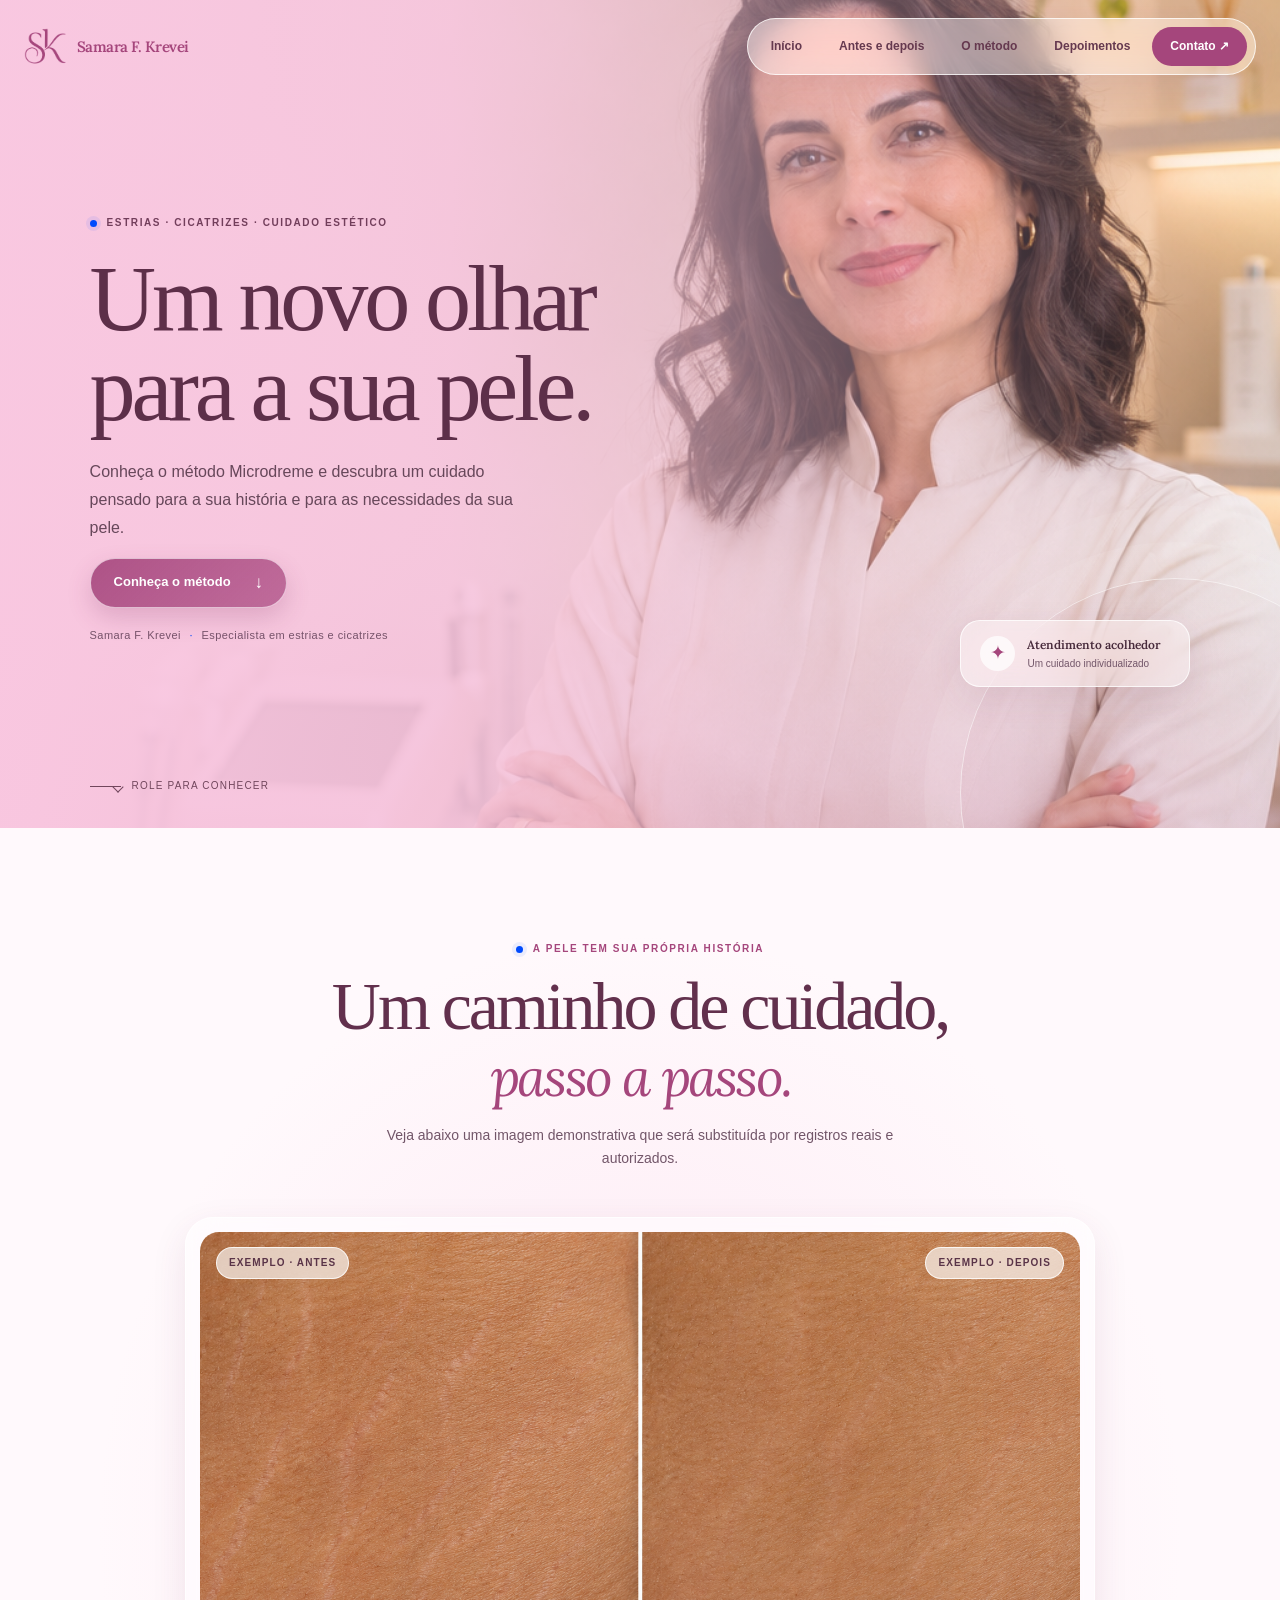
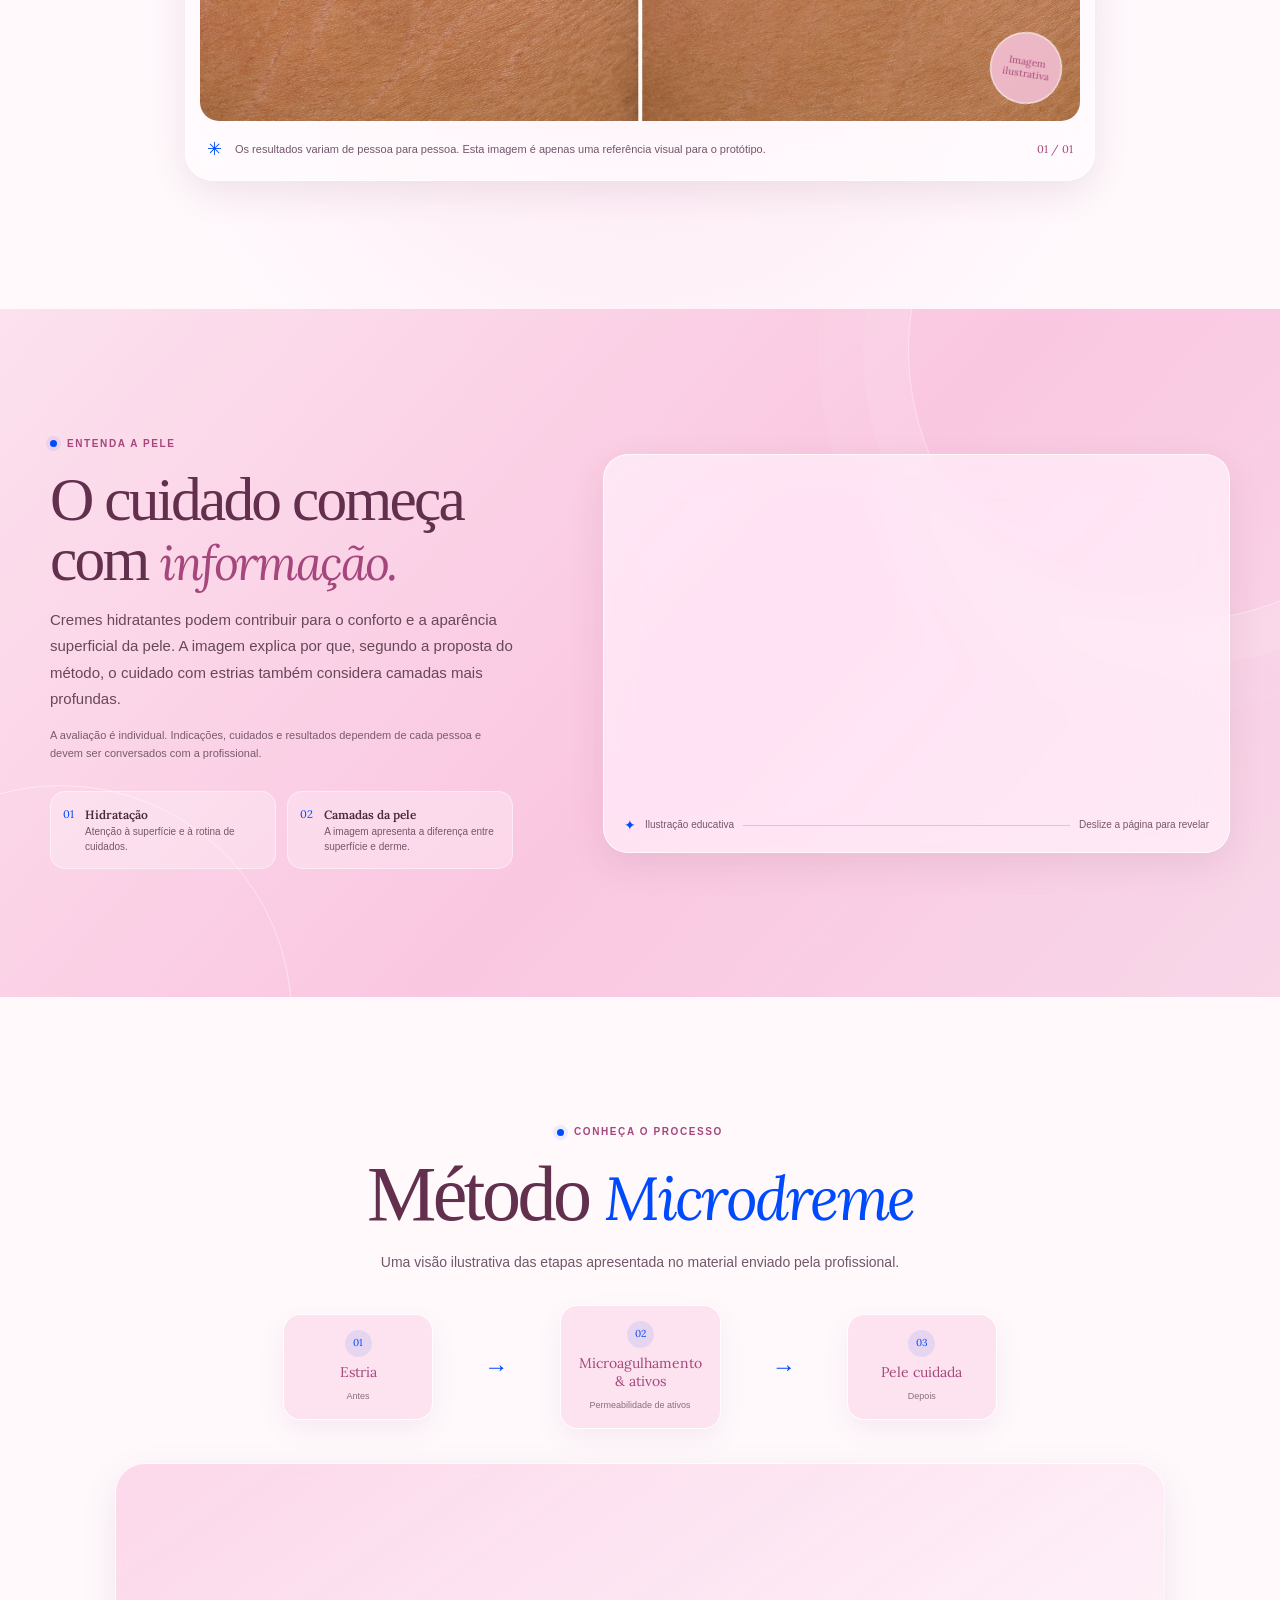
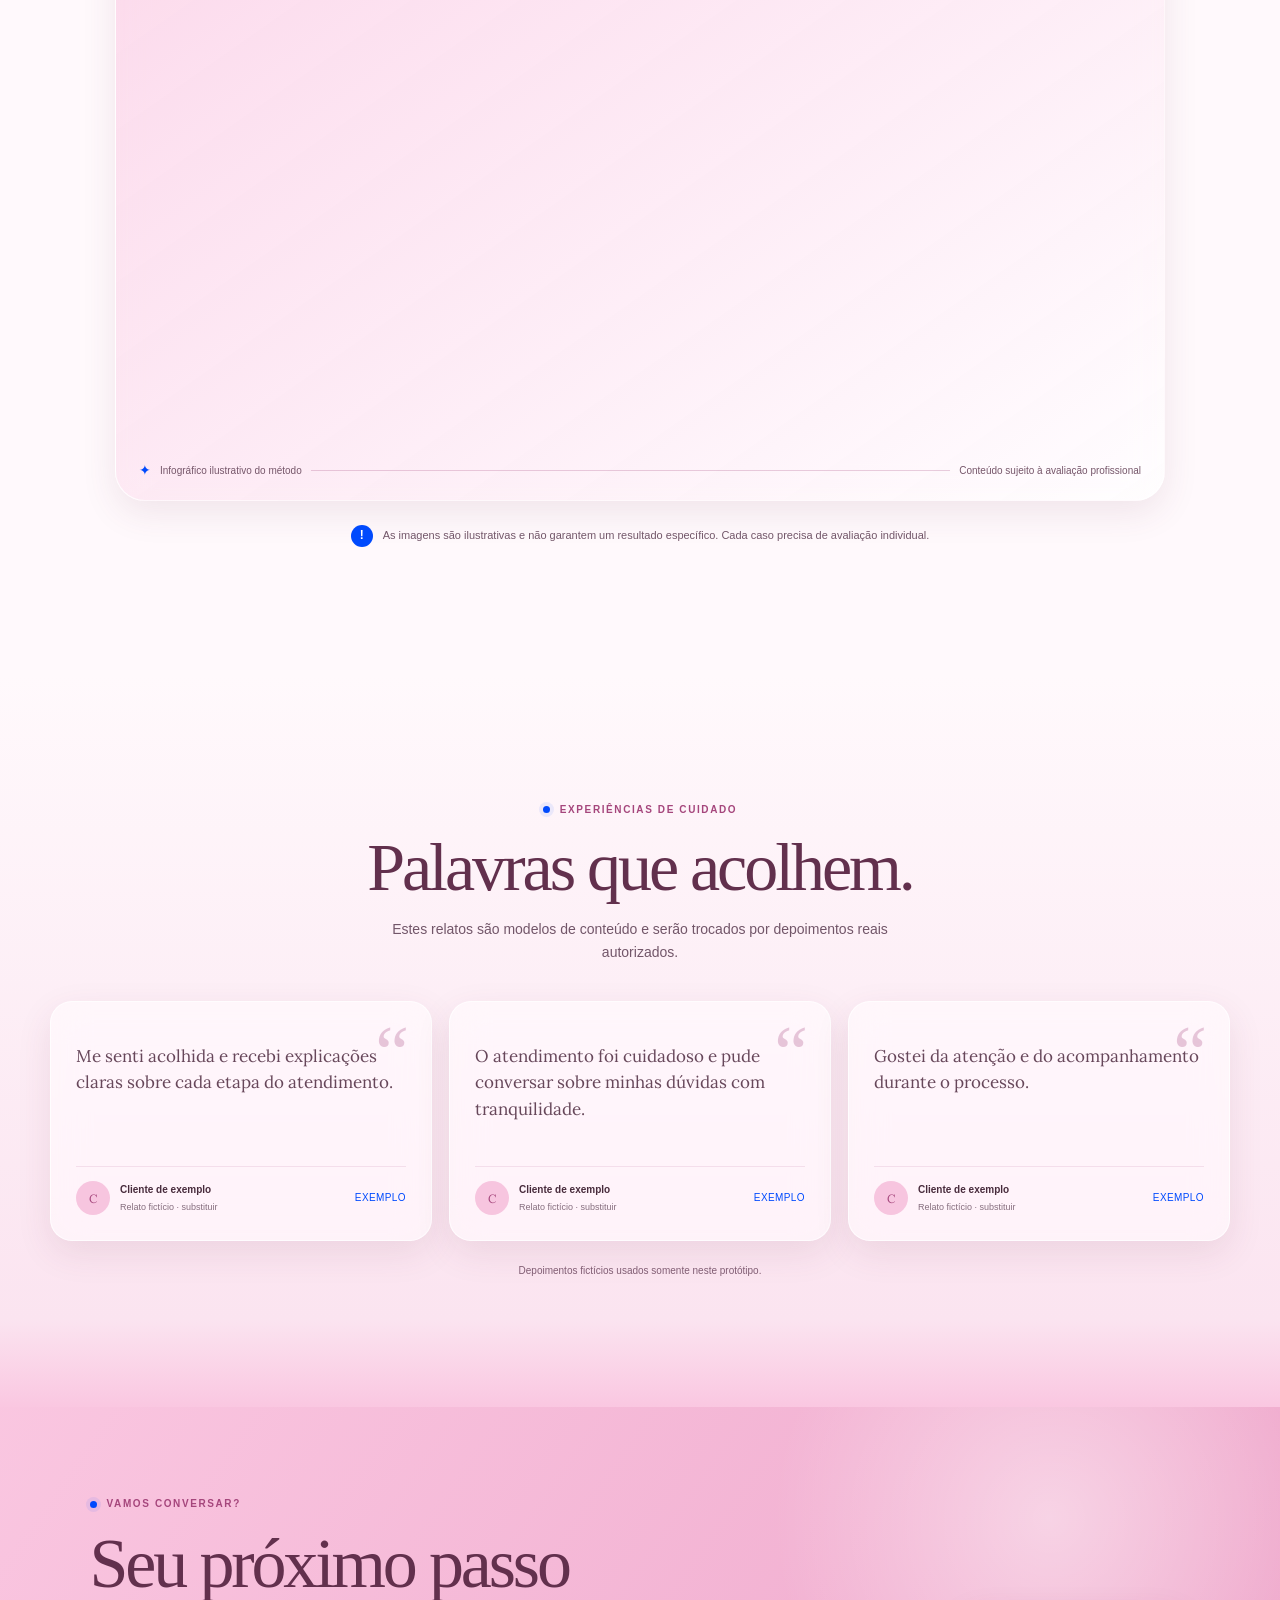
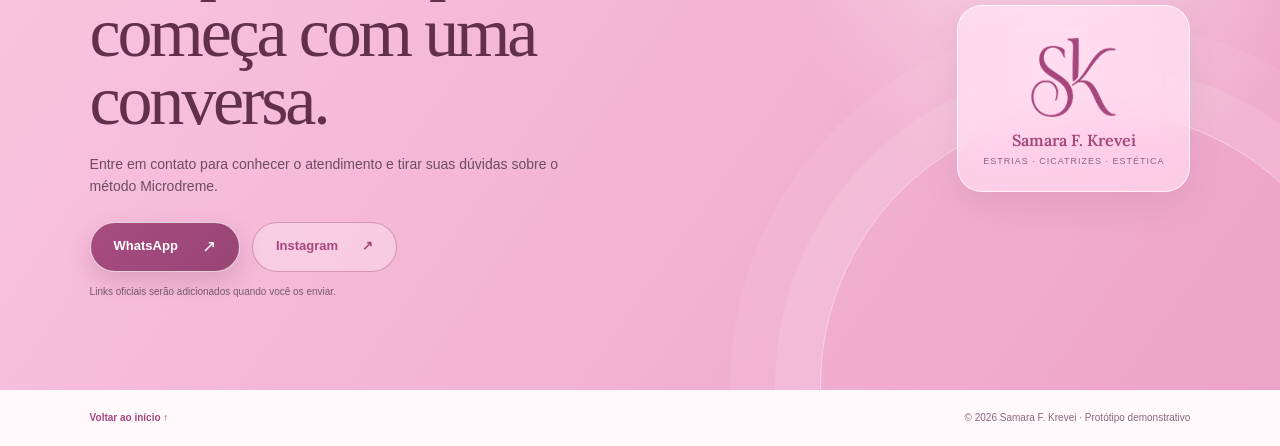
==== index.html @ 6c5dea4c "Add files via upload" ====
<!doctype html>
<html lang="pt-BR">
  <head>
    <meta charset="utf-8" />
    <meta name="viewport" content="width=device-width, initial-scale=1" />
    <meta name="theme-color" content="#fac7e1" />
    <meta name="description" content="Conheça o cuidado estético para estrias e cicatrizes com o método Microdreme, com Samara F. Krevei." />
    <title>Samara F. Krevei | Microdreme</title>
    <link rel="preconnect" href="https://fonts.googleapis.com" />
    <link rel="preconnect" href="https://fonts.gstatic.com" crossorigin />
    <link href="https://fonts.googleapis.com/css2?family=Lora:wght@400;500;600&display=swap" rel="stylesheet" />
    <link rel="stylesheet" href="styles.css" />
    <script src="script.js" defer></script>
  </head>
  <body>
    <header class="site-header">
      <a class="brand" href="#inicio" aria-label="Samara F. Krevei, início">
        <img src="assets/logo-marca.png" alt="" class="brand-mark" />
        <span class="brand-name">Samara F. Krevei</span>
      </a>
      <button class="menu-toggle glass" aria-label="Abrir menu" aria-expanded="false" aria-controls="site-nav">
        <span></span><span></span>
      </button>
      <nav id="site-nav" class="site-nav glass" aria-label="Navegação principal">
        <a href="#inicio">Início</a>
        <a href="#resultados">Antes e depois</a>
        <a href="#metodo">O método</a>
        <a href="#depoimentos">Depoimentos</a>
        <a class="nav-cta" href="#contato">Contato <span aria-hidden="true">↗</span></a>
      </nav>
    </header>

    <main>
      <section class="hero" id="inicio">
        <img class="hero-photo" src="assets/esteticista-ilustrativa.png" alt="Esteticista fictícia em uma clínica clara e acolhedora" />
        <div class="hero-wash"></div>
        <div class="hero-content">
          <p class="eyebrow hero-eyebrow"><span class="eyebrow-dot"></span> Estrias · Cicatrizes · Cuidado estético</p>
          <h1>Um novo olhar para a sua pele.</h1>
          <p class="hero-copy">Conheça o método Microdreme e descubra um cuidado pensado para a sua história e para as necessidades da sua pele.</p>
          <a class="button button-primary glass-float" href="#metodo">Conheça o método <span aria-hidden="true">↓</span></a>
          <p class="hero-note">Samara F. Krevei <span>·</span> Especialista em estrias e cicatrizes</p>
        </div>
        <div class="hero-chip glass reveal" data-delay="150">
          <span class="chip-icon" aria-hidden="true">✦</span>
          <span><strong>Atendimento acolhedor</strong><small>Um cuidado individualizado</small></span>
        </div>
        <div class="hero-orb" aria-hidden="true"></div>
        <a class="scroll-cue" href="#resultados" aria-label="Descer para ver os resultados"><span></span>Role para conhecer</a>
      </section>

      <section class="section results-section" id="resultados">
        <div class="section-heading reveal">
          <p class="eyebrow"><span class="eyebrow-dot"></span> A pele tem sua própria história</p>
          <h2>Um caminho de cuidado, <em>passo a passo.</em></h2>
          <p>Veja abaixo uma imagem demonstrativa que será substituída por registros reais e autorizados.</p>
        </div>
        <div class="comparison-card glass reveal" data-delay="100">
          <div class="comparison-image-wrap">
            <img src="assets/antes-depois-ilustrativo.png" alt="Comparação ilustrativa de textura da pele, sem representar uma paciente real" />
            <span class="comparison-label label-before">Exemplo · antes</span>
            <span class="comparison-label label-after">Exemplo · depois</span>
            <span class="comparison-stamp">Imagem<br />ilustrativa</span>
          </div>
          <div class="comparison-caption">
            <span class="caption-mark" aria-hidden="true">✳</span>
            <p>Os resultados variam de pessoa para pessoa. Esta imagem é apenas uma referência visual para o protótipo.</p>
            <span class="caption-index">01 / 01</span>
          </div>
        </div>
      </section>

      <section class="section cream-section" id="cremes">
        <div class="cream-layout">
          <div class="cream-copy reveal">
            <p class="eyebrow"><span class="eyebrow-dot"></span> Entenda a pele</p>
            <h2>O cuidado começa com <em>informação.</em></h2>
            <p class="lead">Cremes hidratantes podem contribuir para o conforto e a aparência superficial da pele. A imagem explica por que, segundo a proposta do método, o cuidado com estrias também considera camadas mais profundas.</p>
            <p class="small-note">A avaliação é individual. Indicações, cuidados e resultados dependem de cada pessoa e devem ser conversados com a profissional.</p>
            <div class="cream-points">
              <div class="cream-point reveal" data-delay="100"><span>01</span><p><strong>Hidratação</strong><br />Atenção à superfície e à rotina de cuidados.</p></div>
              <div class="cream-point reveal" data-delay="200"><span>02</span><p><strong>Camadas da pele</strong><br />A imagem apresenta a diferença entre superfície e derme.</p></div>
            </div>
          </div>
          <figure class="infographic-frame glass reveal" data-delay="200">
            <div class="infographic-media wipe-in">
              <img src="assets/cremes-estrias.webp" alt="Ilustração educativa sobre creme, superfície da pele e derme" />
            </div>
            <figcaption><span class="figcaption-icon">✦</span> Ilustração educativa <span class="figcaption-line"></span> Deslize a página para revelar</figcaption>
          </figure>
        </div>
      </section>

      <section class="section method-section" id="metodo">
        <div class="method-heading reveal">
          <p class="eyebrow"><span class="eyebrow-dot"></span> Conheça o processo</p>
          <h2>Método <em>Microdreme</em></h2>
          <p>Uma visão ilustrativa das etapas apresentada no material enviado pela profissional.</p>
        </div>
        <div class="method-ribbon" aria-label="Etapas ilustrativas do método Microdreme">
          <div class="method-step reveal" data-delay="0"><span>01</span><p>Estria</p><small>Antes</small></div>
          <i aria-hidden="true">→</i>
          <div class="method-step reveal" data-delay="100"><span>02</span><p>Microagulhamento<br />& ativos</p><small>Permeabilidade de ativos</small></div>
          <i aria-hidden="true">→</i>
          <div class="method-step reveal" data-delay="200"><span>03</span><p>Pele cuidada</p><small>Depois</small></div>
        </div>
        <figure class="method-image-card glass reveal" data-delay="150">
          <div class="infographic-media wipe-in wipe-later">
            <img src="assets/metodo-microdreme.webp" alt="Infográfico ilustrativo das três fases do método Microdreme: estria, microagulhamento e aplicação de ativos, e pele regenerada" />
          </div>
          <figcaption><span class="figcaption-icon">✦</span> Infográfico ilustrativo do método <span class="figcaption-line"></span> Conteúdo sujeito à avaliação profissional</figcaption>
        </figure>
        <div class="method-footnote reveal"><span class="attention-mark">!</span><p>As imagens são ilustrativas e não garantem um resultado específico. Cada caso precisa de avaliação individual.</p></div>
      </section>

      <section class="section testimonials-section" id="depoimentos">
        <div class="section-heading reveal">
          <p class="eyebrow"><span class="eyebrow-dot"></span> Experiências de cuidado</p>
          <h2>Palavras que acolhem.</h2>
          <p>Estes relatos são modelos de conteúdo e serão trocados por depoimentos reais autorizados.</p>
        </div>
        <div class="testimonial-grid">
          <article class="testimonial-card glass reveal" data-delay="0">
            <span class="quote-mark" aria-hidden="true">“</span>
            <p>Me senti acolhida e recebi explicações claras sobre cada etapa do atendimento.</p>
            <footer><span class="avatar-placeholder">C</span><span><strong>Cliente de exemplo</strong><small>Relato fictício · substituir</small></span><span class="stars">EXEMPLO</span></footer>
          </article>
          <article class="testimonial-card glass reveal" data-delay="120">
            <span class="quote-mark" aria-hidden="true">“</span>
            <p>O atendimento foi cuidadoso e pude conversar sobre minhas dúvidas com tranquilidade.</p>
            <footer><span class="avatar-placeholder">C</span><span><strong>Cliente de exemplo</strong><small>Relato fictício · substituir</small></span><span class="stars">EXEMPLO</span></footer>
          </article>
          <article class="testimonial-card glass reveal" data-delay="240">
            <span class="quote-mark" aria-hidden="true">“</span>
            <p>Gostei da atenção e do acompanhamento durante o processo.</p>
            <footer><span class="avatar-placeholder">C</span><span><strong>Cliente de exemplo</strong><small>Relato fictício · substituir</small></span><span class="stars">EXEMPLO</span></footer>
          </article>
        </div>
        <p class="demo-disclaimer reveal">Depoimentos fictícios usados somente neste protótipo.</p>
      </section>

      <section class="contact-section" id="contato">
        <div class="contact-glow" aria-hidden="true"></div>
        <div class="contact-content reveal">
          <p class="eyebrow"><span class="eyebrow-dot"></span> Vamos conversar?</p>
          <h2>Seu próximo passo começa com uma conversa.</h2>
          <p>Entre em contato para conhecer o atendimento e tirar suas dúvidas sobre o método Microdreme.</p>
          <div class="contact-actions">
            <button class="button button-primary contact-placeholder" type="button" data-channel="WhatsApp">WhatsApp <span aria-hidden="true">↗</span></button>
            <button class="button button-outline contact-placeholder" type="button" data-channel="Instagram">Instagram <span aria-hidden="true">↗</span></button>
          </div>
          <small class="contact-hint">Links oficiais serão adicionados quando você os enviar.</small>
        </div>
        <div class="contact-signature glass reveal" data-delay="150">
          <img src="assets/logo-marca.png" alt="" />
          <span>Samara F. Krevei</span>
          <small>Estrias · Cicatrizes · Estética</small>
        </div>
      </section>
    </main>

    <footer class="site-footer">
      <a href="#inicio">Voltar ao início ↑</a>
      <span>© 2026 Samara F. Krevei · Protótipo demonstrativo</span>
    </footer>
    <div class="toast" role="status" aria-live="polite"></div>
  </body>
</html>
---- styles.css ----
:root {
  --pink: #fac7e1;
  --berry: #a5467c;
  --blue: #004afd;
  --ink: #482b3c;
  --muted: #725669;
  --cream: #fff9fc;
  --white: #fffdfd;
  --glass: rgba(255, 255, 255, .44);
  --glass-line: rgba(255, 255, 255, .76);
  --shadow: 0 18px 50px rgba(115, 43, 84, .11);
  --title-font: "Austin", "Bodoni 72", "Iowan Old Style", Georgia, serif;
  --subtitle-font: "Lora", Georgia, serif;
  --body-font: "Helvetica Neue", Helvetica, Arial, sans-serif;
  --page-width: 1180px;
}

* { box-sizing: border-box; }
html { scroll-behavior: smooth; scroll-padding-top: 88px; }
body { margin: 0; background: var(--cream); color: var(--ink); font-family: var(--body-font); font-size: 16px; line-height: 1.6; overflow-x: hidden; }
img { display: block; max-width: 100%; }
a { color: inherit; text-decoration: none; }
button { font: inherit; }
::selection { background: rgba(0, 74, 253, .18); color: var(--ink); }

.site-header { position: absolute; inset: 18px 0 auto; z-index: 20; display: flex; align-items: center; justify-content: space-between; width: min(calc(100% - 48px), 1320px); margin: auto; }
.brand { display: flex; align-items: center; gap: 10px; min-width: 205px; color: var(--berry); }
.brand-mark { width: 43px; height: 42px; object-fit: contain; }
.brand-name { font-family: var(--subtitle-font); font-weight: 600; font-size: 15px; letter-spacing: -.035em; }
.glass { background: var(--glass); border: 1px solid var(--glass-line); box-shadow: 0 12px 35px rgba(103, 46, 79, .1); backdrop-filter: blur(18px) saturate(145%); -webkit-backdrop-filter: blur(18px) saturate(145%); }
.site-nav { display: flex; align-items: center; gap: 7px; padding: 8px; border-radius: 999px; }
.site-nav a { padding: 10px 15px; border-radius: 999px; color: #65394f; font-size: 12px; font-weight: 600; transition: background .2s ease, color .2s ease, transform .2s ease; }
.site-nav a:hover { background: rgba(255,255,255,.62); transform: translateY(-1px); }
.site-nav .nav-cta { background: var(--berry); color: white; padding-inline: 18px; }
.site-nav .nav-cta:hover { background: #8c3c69; }
.menu-toggle { display: none; }

.hero { position: relative; min-height: min(850px, 100svh); min-height: clamp(680px, 92svh, 900px); overflow: hidden; background: var(--pink); isolation: isolate; }
.hero-photo { position: absolute; inset: 0; z-index: -2; width: 100%; height: 100%; object-fit: cover; object-position: center 42%; }
.hero-wash { position: absolute; inset: 0; z-index: -1; background: linear-gradient(90deg, rgba(250,199,225,.96) 0%, rgba(250,199,225,.88) 35%, rgba(250,199,225,.45) 62%, rgba(250,199,225,.03) 100%), linear-gradient(0deg, rgba(164,70,124,.17), transparent 34%); }
.hero-content { position: relative; z-index: 1; width: min(560px, 48vw); padding-top: clamp(175px, 24vh, 245px); margin-left: max(calc((100vw - var(--page-width))/2), 7vw); }
.eyebrow { display: flex; align-items: center; gap: 10px; color: var(--berry); text-transform: uppercase; letter-spacing: .16em; font-size: 10px; font-weight: 750; line-height: 1.4; }
.eyebrow-dot { display: inline-block; width: 7px; height: 7px; border-radius: 50%; background: var(--blue); box-shadow: 0 0 0 4px rgba(0,74,253,.08); }
.hero-eyebrow { color: #723e5b; margin: 0 0 24px; }
h1, h2, h3, p { margin-top: 0; }
h1, h2 { font-family: var(--title-font); font-weight: 500; letter-spacing: -.045em; line-height: .98; }
h1 { max-width: 560px; margin-bottom: 23px; color: #5d2f49; font-size: clamp(58px, 7.2vw, 100px); }
.hero-copy { max-width: 425px; color: #67475a; font-size: 16px; line-height: 1.75; }
.button { display: inline-flex; min-height: 50px; align-items: center; justify-content: center; gap: 24px; padding: 0 23px; border: 1px solid transparent; border-radius: 99px; cursor: pointer; font-size: 13px; font-weight: 700; transition: transform .25s ease, box-shadow .25s ease, background .25s ease; }
.button:hover { transform: translateY(-3px); box-shadow: 0 12px 25px rgba(82, 37, 62, .2); }
.button-primary { color: #fff; background: linear-gradient(135deg, rgba(165,70,124,.96), rgba(137,54,101,.88)); box-shadow: 0 10px 24px rgba(127, 47, 94, .2); backdrop-filter: blur(12px) saturate(145%); -webkit-backdrop-filter: blur(12px) saturate(145%); }
.button-primary:hover { background: #8e3b69; }
.button-primary span { font-size: 17px; font-weight: 400; }
.glass-float { border-color: rgba(255,255,255,.6); background: linear-gradient(135deg, rgba(165,70,124,.9), rgba(165,70,124,.7)); }
.hero-note { margin: 19px 0 0; color: #76536a; font-size: 11px; letter-spacing: .04em; }
.hero-note span { padding: 0 5px; color: var(--blue); }
.hero-chip { position: absolute; right: max(calc((100vw - var(--page-width))/2), 7vw); bottom: 17%; display: flex; align-items: center; gap: 12px; min-width: 230px; padding: 14px 19px; border-radius: 20px; animation: float 5s ease-in-out infinite; }
.chip-icon { display: grid; width: 35px; height: 35px; place-items: center; border-radius: 50%; color: var(--berry); background: rgba(255,255,255,.72); font-size: 19px; }
.hero-chip strong, .hero-chip small { display: block; }
.hero-chip strong { font-family: var(--subtitle-font); color: var(--ink); font-size: 12px; font-weight: 600; }
.hero-chip small { margin-top: 2px; color: var(--muted); font-size: 10px; }
.hero-orb { position: absolute; right: -110px; bottom: -180px; z-index: -1; width: 430px; height: 430px; border: 1px solid rgba(255,255,255,.55); border-radius: 50%; box-shadow: 0 0 0 36px rgba(255,255,255,.08), 0 0 0 72px rgba(255,255,255,.06); }
.scroll-cue { position: absolute; bottom: 34px; left: max(calc((100vw - var(--page-width))/2), 7vw); display: flex; align-items: center; gap: 11px; color: #71465c; font-size: 10px; letter-spacing: .12em; text-transform: uppercase; }
.scroll-cue span { position: relative; width: 31px; height: 1px; background: currentColor; }
.scroll-cue span::after { position: absolute; right: -1px; top: -3px; width: 7px; height: 7px; border-right: 1px solid; border-bottom: 1px solid; content: ""; transform: rotate(45deg); }

.section { padding: clamp(88px, 10vw, 142px) 24px; }
.section-heading, .method-heading { width: min(710px, 100%); margin: 0 auto 48px; text-align: center; }
.section-heading .eyebrow, .method-heading .eyebrow { justify-content: center; margin-bottom: 17px; }
h2 { margin-bottom: 18px; color: #62304d; font-size: clamp(42px, 5.5vw, 68px); }
h2 em { color: var(--berry); font-family: var(--subtitle-font); font-size: .78em; font-style: italic; font-weight: 400; letter-spacing: -.045em; }
.section-heading > p:last-child, .method-heading > p:last-child { max-width: 565px; margin: 0 auto; color: var(--muted); font-size: 14px; }
.results-section { position: relative; padding-top: 114px; background: radial-gradient(ellipse at 50% 65%, rgba(250,199,225,.34), transparent 60%), var(--cream); }
.comparison-card { width: min(910px, 100%); margin: auto; padding: 14px; border-radius: 28px; background: rgba(255,255,255,.54); }
.comparison-image-wrap { position: relative; overflow: hidden; border-radius: 19px; background: #e8d1dc; }
.comparison-image-wrap img { width: 100%; aspect-ratio: 1.8 / 1; object-fit: cover; }
.comparison-label { position: absolute; top: 15px; padding: 7px 12px; border: 1px solid rgba(255,255,255,.8); border-radius: 99px; background: rgba(255,255,255,.64); color: #5a3448; font-size: 10px; font-weight: 750; text-transform: uppercase; letter-spacing: .11em; backdrop-filter: blur(10px); }
.label-before { left: 16px; }
.label-after { right: 16px; }
.comparison-stamp { position: absolute; right: 18px; bottom: 17px; display: grid; width: 72px; height: 72px; place-items: center; border: 1px solid rgba(255,255,255,.9); border-radius: 50%; background: rgba(250,199,225,.8); color: var(--berry); font-family: var(--subtitle-font); font-size: 10px; line-height: 1.2; text-align: center; transform: rotate(9deg); backdrop-filter: blur(10px); }
.comparison-caption { display: flex; align-items: center; gap: 13px; padding: 14px 7px 2px; color: var(--muted); }
.comparison-caption p { flex: 1; margin: 0; font-size: 11px; }
.caption-mark { color: var(--blue); font-size: 18px; }
.caption-index { color: var(--berry); font-family: var(--subtitle-font); font-size: 11px; }

.cream-section { position: relative; overflow: hidden; background: linear-gradient(132deg, #fce1ee 0%, #fac7e1 55%, #f8d7e9 100%); }
.cream-section::before, .cream-section::after { position: absolute; border: 1px solid rgba(255,255,255,.44); border-radius: 50%; content: ""; pointer-events: none; }
.cream-section::before { top: -230px; right: -170px; width: 540px; height: 540px; box-shadow: 0 0 0 45px rgba(255,255,255,.08), 0 0 0 90px rgba(255,255,255,.05); }
.cream-section::after { bottom: -250px; left: -170px; width: 460px; height: 460px; }
.cream-layout { position: relative; z-index: 1; display: grid; grid-template-columns: .85fr 1.15fr; align-items: center; gap: clamp(38px, 7vw, 94px); width: min(var(--page-width), 100%); margin: auto; }
.cream-copy h2 { max-width: 490px; font-size: clamp(42px, 4.8vw, 62px); }
.cream-copy .eyebrow { margin-bottom: 18px; }
.lead { margin-bottom: 14px; color: #67475a; font-size: 15px; line-height: 1.75; }
.small-note { color: #795b6f; font-size: 11px; line-height: 1.65; }
.cream-points { display: grid; grid-template-columns: 1fr 1fr; gap: 11px; margin-top: 29px; }
.cream-point { display: flex; gap: 11px; padding: 14px 12px; border: 1px solid rgba(255,255,255,.45); border-radius: 15px; background: rgba(255,255,255,.28); }
.cream-point > span { color: var(--blue); font-family: var(--subtitle-font); font-size: 11px; }
.cream-point p { margin: 0; color: #79566b; font-size: 10px; line-height: 1.5; }
.cream-point strong { color: var(--ink); font-family: var(--subtitle-font); font-size: 12px; font-weight: 600; }
.infographic-frame, .method-image-card { position: relative; margin: 0; padding: 12px; border-radius: 25px; background: rgba(255,255,255,.54); }
.infographic-media { position: relative; overflow: hidden; border-radius: 16px; background: #f6e6ee; }
.infographic-media img { width: 100%; height: auto; object-fit: contain; }
.infographic-frame figcaption, .method-image-card figcaption { display: flex; align-items: center; gap: 9px; padding: 12px 8px 3px; color: #76566a; font-size: 10px; }
.figcaption-icon { color: var(--blue); font-size: 14px; }
.figcaption-line { flex: 1; height: 1px; background: rgba(165,70,124,.25); }

.method-section { background: var(--cream); }
.method-heading { margin-bottom: 32px; }
.method-heading h2 { font-size: clamp(52px, 6.2vw, 78px); }
.method-heading h2 em { color: var(--blue); }
.method-ribbon { display: flex; align-items: center; justify-content: center; gap: clamp(12px, 4vw, 52px); width: min(900px, 100%); margin: 0 auto 34px; }
.method-step { position: relative; min-width: 150px; padding: 13px 18px 12px; border: 1px solid rgba(255,255,255,.9); border-radius: 17px; background: rgba(250,199,225,.42); box-shadow: 0 10px 28px rgba(115,43,84,.07); text-align: center; }
.method-step > span { display: inline-grid; width: 27px; height: 27px; margin-bottom: 6px; place-items: center; border-radius: 50%; background: rgba(0,74,253,.09); color: var(--blue); font-family: var(--subtitle-font); font-size: 10px; }
.method-step p { margin: 0; color: var(--berry); font-family: var(--subtitle-font); font-size: 14px; line-height: 1.3; }
.method-step small { color: #876e7e; font-size: 9px; }
.method-ribbon > i { color: var(--blue); font-size: 24px; font-style: normal; }
.method-image-card { width: min(1050px, 100%); margin: auto; padding: 15px; border-radius: 30px; background: linear-gradient(145deg, rgba(250,199,225,.66), rgba(255,255,255,.73)); }
.method-image-card .infographic-media { border-radius: 19px; }
.method-footnote { display: flex; align-items: center; justify-content: center; gap: 10px; max-width: 710px; margin: 24px auto 0; color: var(--muted); text-align: center; }
.method-footnote p { margin: 0; font-size: 11px; }
.attention-mark { display: grid; flex: 0 0 22px; width: 22px; height: 22px; place-items: center; border-radius: 50%; background: var(--blue); color: white; font-size: 12px; font-weight: 700; }

.testimonials-section { background: linear-gradient(180deg, #fff9fc, #fbe4f0 88%, #fac7e1); }
.testimonials-section .section-heading { margin-bottom: 38px; }
.testimonial-grid { display: grid; grid-template-columns: repeat(3, 1fr); gap: 17px; width: min(var(--page-width), 100%); margin: auto; }
.testimonial-card { position: relative; display: flex; flex-direction: column; min-height: 240px; padding: 25px; border-radius: 22px; background: rgba(255,255,255,.53); }
.quote-mark { position: absolute; top: 12px; right: 22px; color: rgba(165,70,124,.28); font-family: var(--title-font); font-size: 76px; line-height: 1; }
.testimonial-card > p { position: relative; z-index: 1; margin: 16px 0 25px; color: #67475a; font-family: var(--subtitle-font); font-size: 17px; line-height: 1.55; }
.testimonial-card footer { display: flex; align-items: center; gap: 10px; margin-top: auto; padding-top: 14px; border-top: 1px solid rgba(165,70,124,.12); }
.avatar-placeholder { display: grid; width: 34px; height: 34px; place-items: center; border-radius: 50%; background: #f7c5df; color: var(--berry); font-family: var(--subtitle-font); font-size: 12px; }
.testimonial-card footer strong, .testimonial-card footer small { display: block; }
.testimonial-card footer strong { color: var(--ink); font-size: 10px; }
.testimonial-card footer small { margin-top: 2px; color: #866d7e; font-size: 9px; }
.stars { margin-left: auto; color: var(--blue); font-size: 10px; letter-spacing: .04em; }
.demo-disclaimer { margin: 22px auto 0; color: #805d73; font-size: 10px; text-align: center; }

.contact-section { position: relative; display: flex; min-height: 500px; align-items: center; justify-content: space-between; gap: 40px; overflow: hidden; padding: 90px max(calc((100vw - var(--page-width))/2), 7vw); background: #f2b4d3; isolation: isolate; }
.contact-section::before { position: absolute; inset: 0; z-index: -2; background: radial-gradient(circle at 82% 19%, rgba(255,255,255,.45), transparent 24%), linear-gradient(125deg, rgba(250,199,225,.96), rgba(236,160,198,.82)); content: ""; }
.contact-glow { position: absolute; right: -90px; bottom: -270px; z-index: -1; width: 550px; height: 550px; border: 1px solid rgba(255,255,255,.48); border-radius: 50%; box-shadow: 0 0 0 45px rgba(255,255,255,.1), 0 0 0 90px rgba(255,255,255,.06); }
.contact-content { max-width: 640px; }
.contact-content .eyebrow { margin-bottom: 19px; }
.contact-content h2 { max-width: 620px; margin-bottom: 17px; font-size: clamp(45px, 5.5vw, 70px); }
.contact-content > p:not(.eyebrow) { max-width: 470px; margin-bottom: 24px; color: #6e4c61; font-size: 14px; }
.contact-actions { display: flex; gap: 12px; }
.contact-placeholder { border-color: rgba(255,255,255,.74); }
.button-outline { color: var(--berry); border-color: rgba(165,70,124,.42); background: rgba(255,255,255,.28); }
.button-outline:hover { background: rgba(255,255,255,.55); }
.contact-hint { display: block; margin-top: 12px; color: #79596f; font-size: 10px; }
.contact-signature { display: flex; min-width: 205px; flex-direction: column; align-items: center; padding: 27px 25px 23px; border-radius: 25px; text-align: center; }
.contact-signature img { width: 90px; height: 90px; margin-bottom: 5px; }
.contact-signature > span { color: var(--berry); font-family: var(--subtitle-font); font-size: 16px; font-weight: 600; }
.contact-signature small { color: #87677b; font-size: 9px; letter-spacing: .11em; text-transform: uppercase; }
.site-footer { display: flex; align-items: center; justify-content: space-between; padding: 20px max(calc((100vw - var(--page-width))/2), 7vw); background: #fff9fc; color: #87677b; font-size: 10px; }
.site-footer a { color: var(--berry); font-weight: 700; }
.toast { position: fixed; right: 22px; bottom: 22px; z-index: 50; max-width: calc(100vw - 44px); padding: 12px 18px; border: 1px solid rgba(255,255,255,.7); border-radius: 14px; background: rgba(72,43,60,.9); box-shadow: var(--shadow); color: white; font-size: 12px; opacity: 0; pointer-events: none; transform: translateY(12px); transition: opacity .25s ease, transform .25s ease; backdrop-filter: blur(14px); }
.toast.visible { opacity: 1; transform: translateY(0); }

.reveal { opacity: 0; transform: translateY(22px); transition: opacity .75s ease, transform .75s cubic-bezier(.2,.75,.2,1); transition-delay: var(--delay, 0ms); }
.reveal.is-visible { opacity: 1; transform: translateY(0); }
.wipe-in { clip-path: inset(0 100% 0 0); transition: clip-path 1.15s cubic-bezier(.7,0,.2,1); }
.wipe-in.is-visible { clip-path: inset(0 0 0 0); }
.wipe-later { transition-delay: .18s; }
@keyframes float { 0%,100% { transform: translateY(0); } 50% { transform: translateY(-9px); } }

@media (max-width: 900px) {
  .site-header { width: calc(100% - 36px); }
  .site-nav { gap: 0; }
  .site-nav a { padding: 9px 10px; font-size: 10px; }
  .brand { min-width: 0; }
  .hero-content { width: min(510px, 58vw); margin-left: 6vw; }
  .hero-photo { object-position: 58% center; }
  .hero-wash { background: linear-gradient(90deg, rgba(250,199,225,.98) 0%, rgba(250,199,225,.9) 40%, rgba(250,199,225,.25) 100%); }
  .hero-chip { right: 5vw; bottom: 11%; }
  .cream-layout { grid-template-columns: 1fr; gap: 35px; width: min(720px, 100%); }
  .cream-copy h2 { max-width: 630px; }
  .cream-points { max-width: 530px; }
  .infographic-frame { width: min(720px, 100%); margin: auto; }
  .testimonial-grid { grid-template-columns: 1fr 1fr; }
  .testimonial-card:last-child { grid-column: 1 / -1; min-height: 195px; }
  .contact-section { padding-inline: 6vw; }
}
@media (max-width: 640px) {
  html { scroll-padding-top: 75px; }
  .site-header { top: 12px; width: calc(100% - 28px); }
  .brand-mark { width: 35px; height: 35px; }
  .brand-name { font-size: 14px; }
  .menu-toggle { display: flex; width: 43px; height: 43px; flex-direction: column; align-items: center; justify-content: center; gap: 5px; border-radius: 50%; color: var(--berry); cursor: pointer; }
  .menu-toggle span { width: 16px; height: 1px; background: currentColor; transition: transform .2s ease; }
  .menu-toggle[aria-expanded="true"] span:first-child { transform: translateY(3px) rotate(45deg); }
  .menu-toggle[aria-expanded="true"] span:last-child { transform: translateY(-3px) rotate(-45deg); }
  .site-nav { position: absolute; top: 54px; right: 0; display: flex; width: min(280px, calc(100vw - 28px)); flex-direction: column; align-items: stretch; gap: 2px; padding: 10px; border-radius: 20px; opacity: 0; pointer-events: none; transform: translateY(-7px); transition: opacity .2s ease, transform .2s ease; }
  .site-nav.open { opacity: 1; pointer-events: auto; transform: translateY(0); }
  .site-nav a { padding: 12px 14px; font-size: 12px; }
  .site-nav .nav-cta { text-align: center; }
  .hero { min-height: 790px; min-height: 94svh; max-height: 900px; }
  .hero-photo { object-position: 61% center; }
  .hero-wash { background: linear-gradient(90deg, rgba(250,199,225,.97), rgba(250,199,225,.83) 55%, rgba(250,199,225,.24)), linear-gradient(0deg, rgba(250,199,225,.55), transparent 45%); }
  .hero-content { width: auto; max-width: 490px; padding: 178px 25px 0; margin: 0; }
  .hero-eyebrow { max-width: 285px; font-size: 9px; }
  h1 { max-width: 430px; font-size: clamp(57px, 16vw, 82px); }
  .hero-copy { max-width: 370px; font-size: 14px; }
  .hero-note { max-width: 280px; font-size: 10px; }
  .hero-chip { right: 20px; bottom: 105px; min-width: 205px; padding: 12px 15px; }
  .scroll-cue { bottom: 34px; left: 25px; font-size: 9px; }
  .hero-orb { right: -210px; bottom: -240px; }
  .section { padding: 78px 18px; }
  .results-section { padding-top: 80px; }
  .section-heading, .method-heading { margin-bottom: 34px; }
  .section-heading .eyebrow, .method-heading .eyebrow { font-size: 9px; }
  h2 { font-size: clamp(40px, 11vw, 55px); }
  .section-heading > p:last-child, .method-heading > p:last-child { font-size: 12px; }
  .comparison-card { padding: 8px; border-radius: 20px; }
  .comparison-image-wrap { border-radius: 14px; }
  .comparison-image-wrap img { aspect-ratio: 1.2 / 1; object-fit: cover; }
  .comparison-label { top: 10px; padding: 6px 8px; font-size: 8px; }
  .label-before { left: 9px; }
  .label-after { right: 9px; }
  .comparison-stamp { right: 11px; bottom: 11px; width: 56px; height: 56px; font-size: 8px; }
  .comparison-caption { gap: 8px; padding: 11px 4px 3px; }
  .comparison-caption p { font-size: 9px; }
  .caption-index { font-size: 9px; }
  .cream-copy h2 { font-size: clamp(42px, 11vw, 57px); }
  .lead { font-size: 13px; }
  .cream-points { gap: 7px; }
  .cream-point { gap: 7px; padding: 11px 8px; border-radius: 13px; }
  .cream-point p { font-size: 9px; }
  .cream-point strong { font-size: 10px; }
  .infographic-frame, .method-image-card { padding: 8px; border-radius: 19px; }
  .infographic-media { border-radius: 13px; }
  .infographic-frame figcaption, .method-image-card figcaption { flex-wrap: wrap; gap: 6px; padding: 9px 5px 2px; font-size: 9px; }
  .figcaption-line { min-width: 18px; }
  .method-heading h2 { font-size: clamp(47px, 13vw, 68px); }
  .method-ribbon { gap: 6px; margin-bottom: 23px; }
  .method-step { min-width: 0; flex: 1; padding: 10px 5px 9px; border-radius: 13px; }
  .method-step p { font-size: 10px; }
  .method-step small { font-size: 8px; }
  .method-step > span { width: 23px; height: 23px; margin-bottom: 4px; font-size: 9px; }
  .method-ribbon > i { font-size: 14px; }
  .method-footnote { align-items: flex-start; text-align: left; }
  .method-footnote p { font-size: 10px; }
  .testimonial-grid { grid-template-columns: 1fr; gap: 11px; }
  .testimonial-card, .testimonial-card:last-child { grid-column: auto; min-height: 0; padding: 20px; }
  .testimonial-card > p { max-width: 330px; font-size: 16px; }
  .contact-section { min-height: 0; flex-direction: column; align-items: flex-start; gap: 35px; padding: 75px 24px; }
  .contact-content h2 { font-size: clamp(44px, 12vw, 62px); }
  .contact-content > p:not(.eyebrow) { font-size: 12px; }
  .contact-actions { flex-wrap: wrap; }
  .button { min-height: 47px; padding-inline: 19px; font-size: 12px; }
  .contact-signature { align-self: flex-end; min-width: 170px; padding: 17px 18px; border-radius: 19px; }
  .contact-signature img { width: 70px; height: 70px; }
  .contact-signature > span { font-size: 14px; }
  .site-footer { gap: 15px; padding: 17px 20px; font-size: 9px; }
  .toast { right: 14px; bottom: 14px; }
}
@media (prefers-reduced-motion: reduce) {
  *, *::before, *::after { scroll-behavior: auto !important; animation-duration: .01ms !important; animation-iteration-count: 1 !important; transition-duration: .01ms !important; }
  .reveal { opacity: 1; transform: none; }
  .wipe-in { clip-path: none; }
}
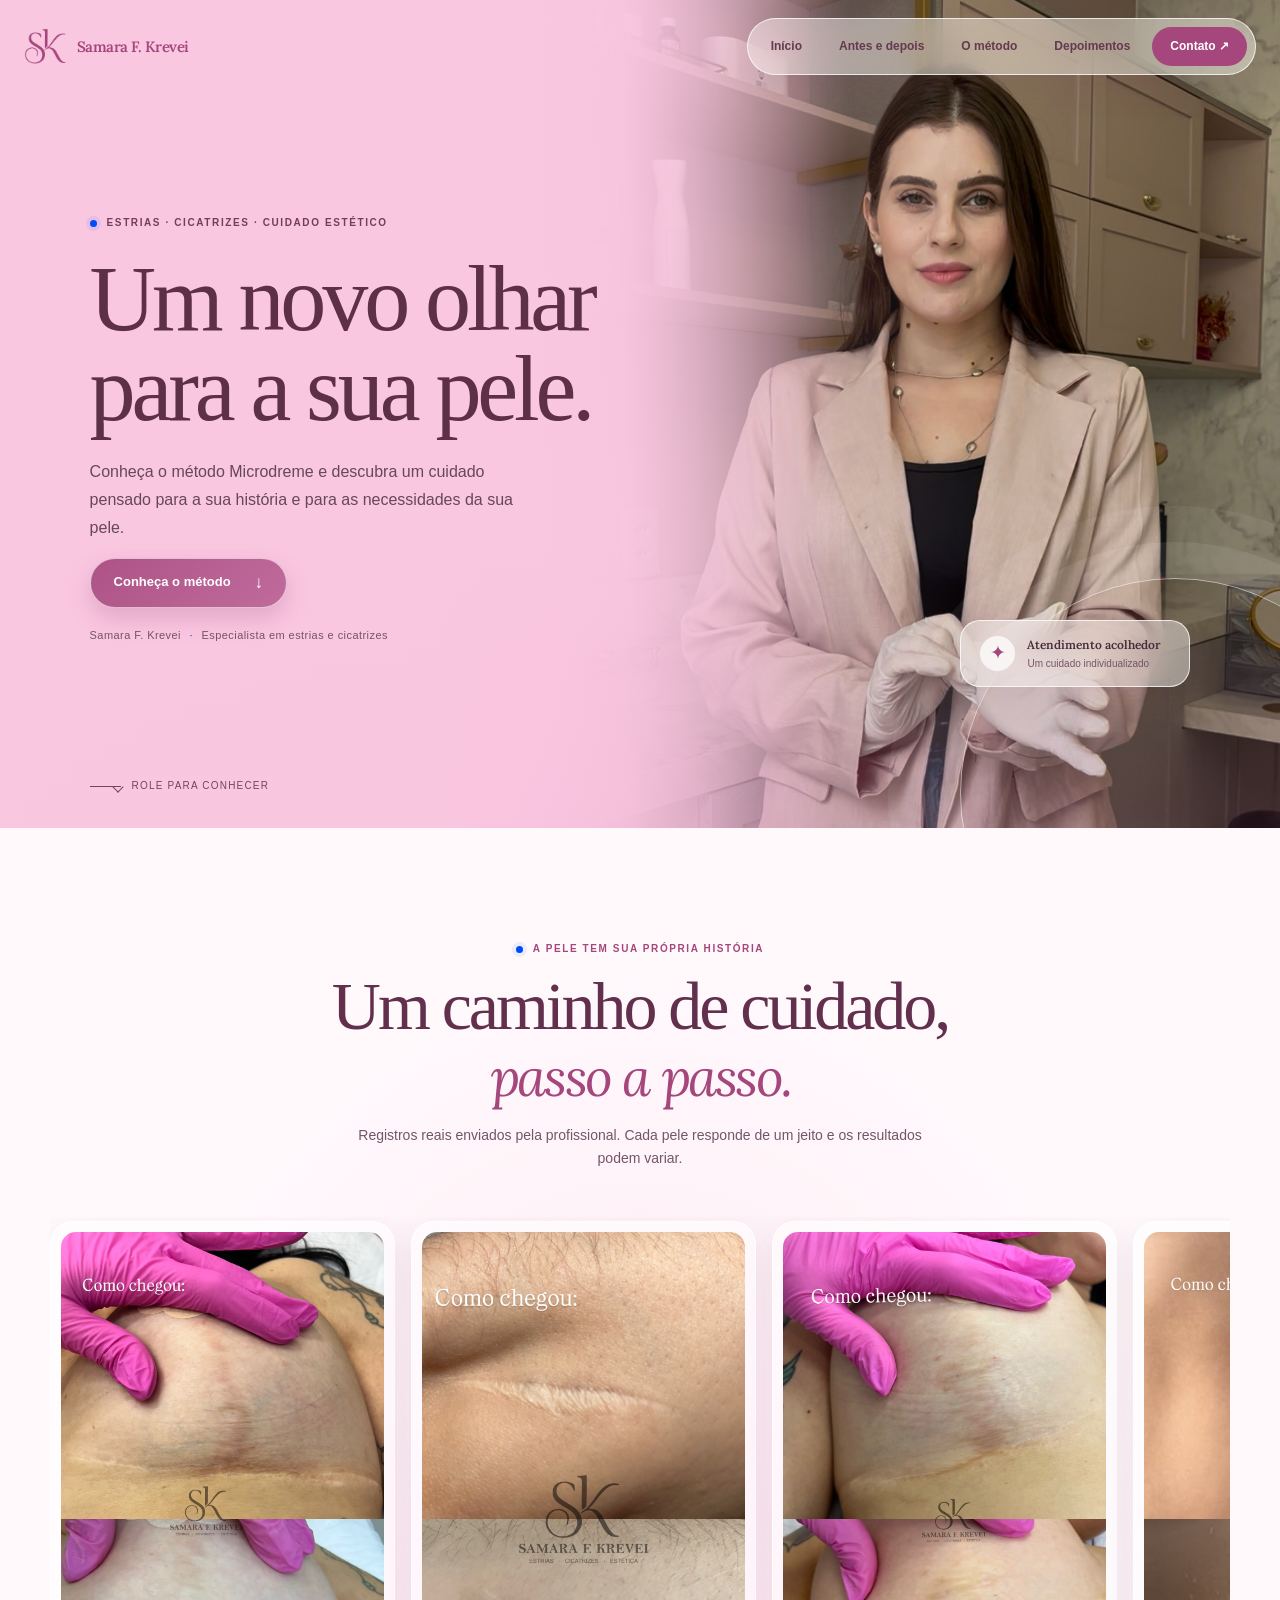
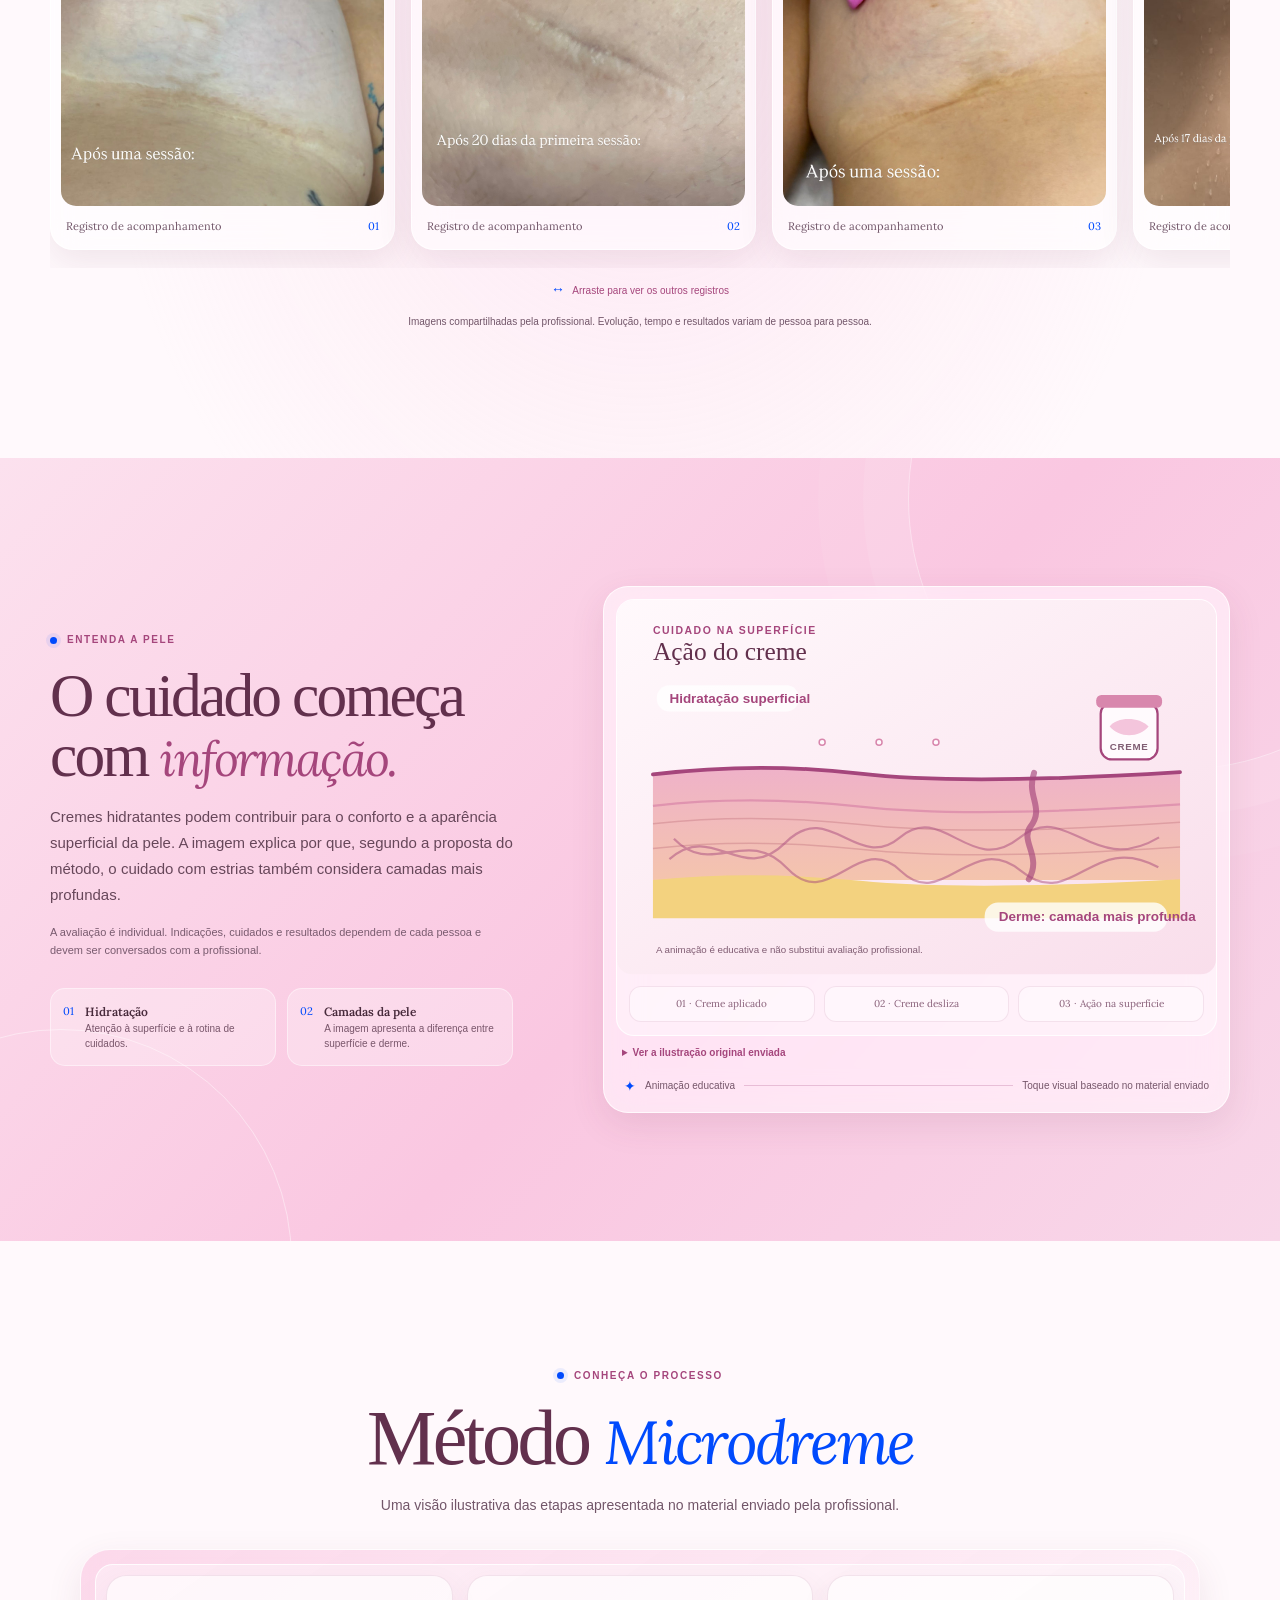
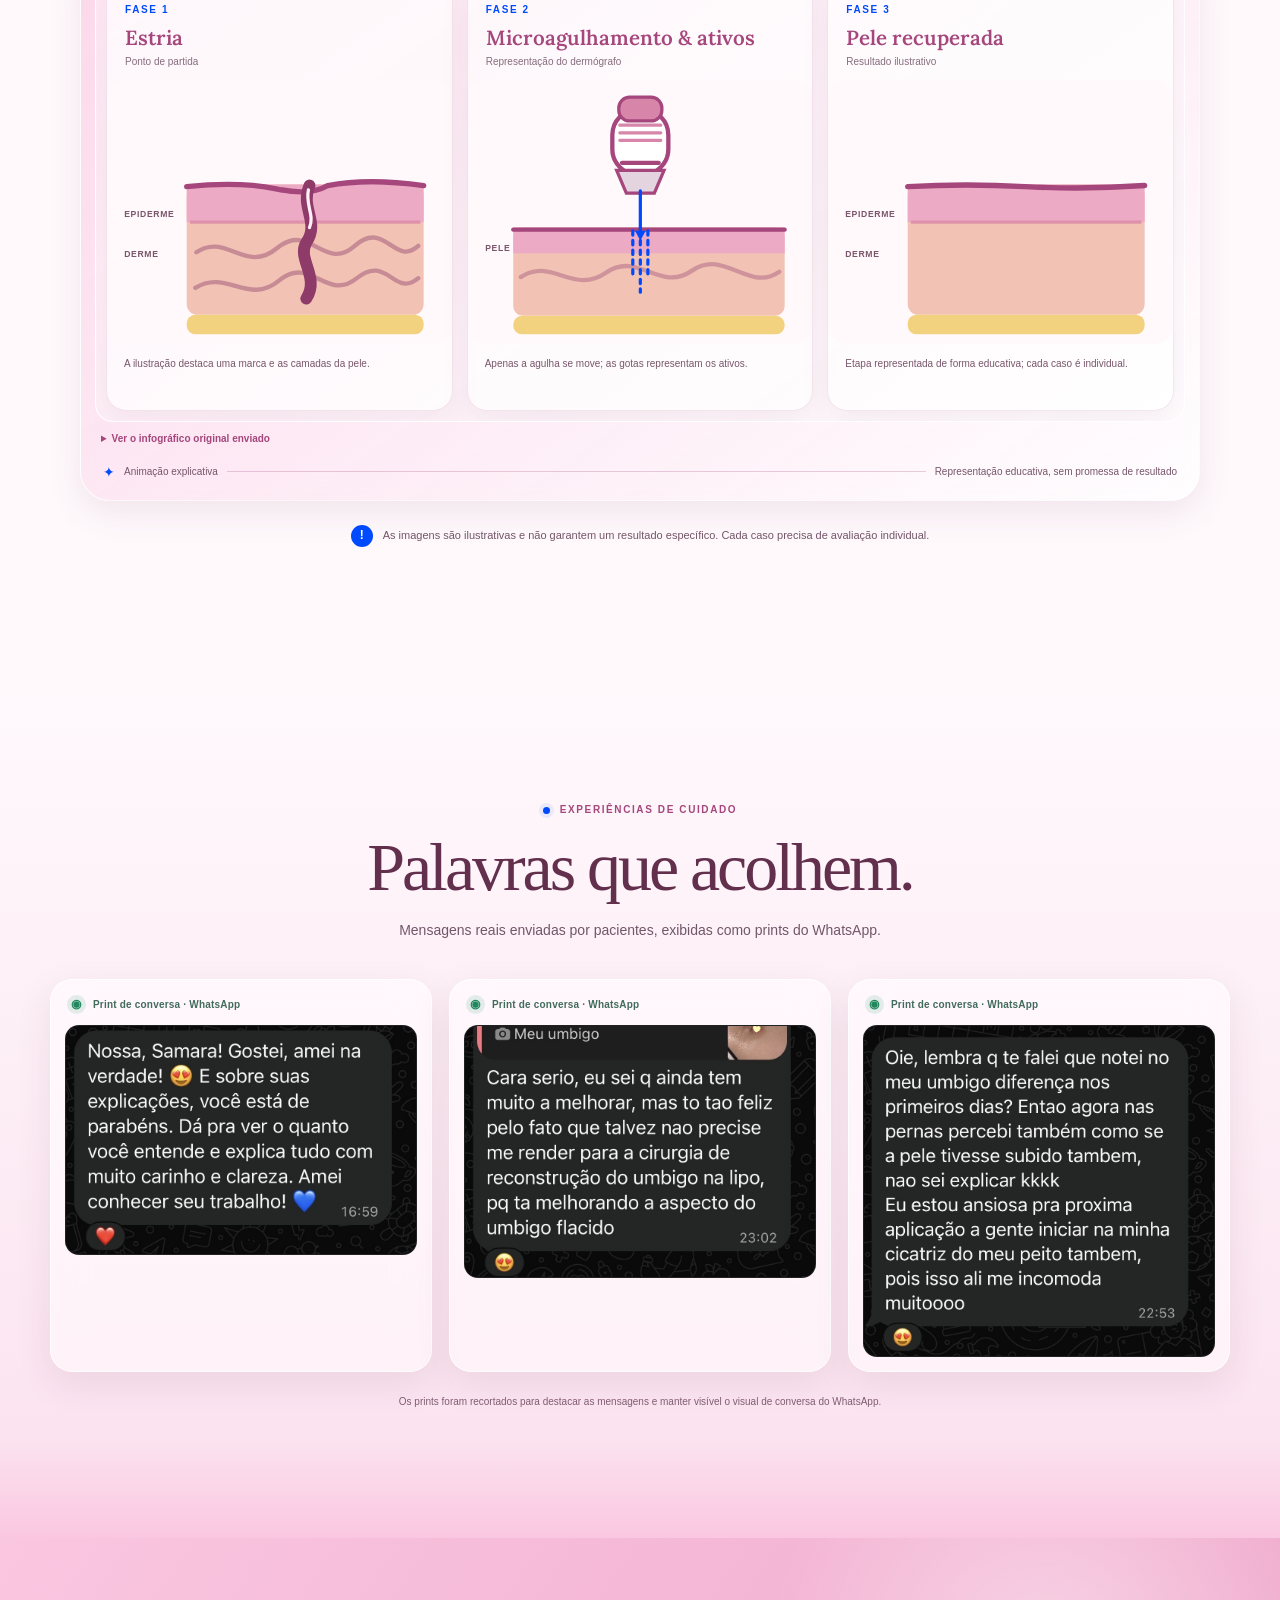
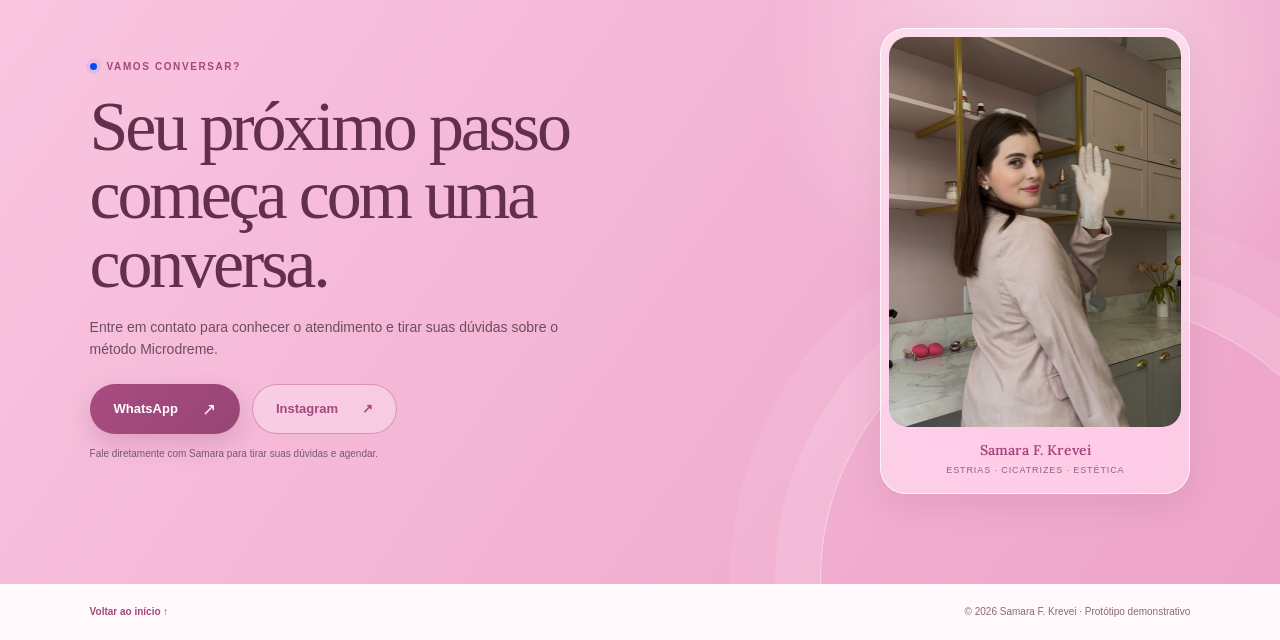
==== commit 3e029cd2: "Add files via upload" ====
--- a/index.html
+++ b/index.html
@@ -32,7 +32,7 @@
 
     <main>
       <section class="hero" id="inicio">
-        <img class="hero-photo" src="assets/esteticista-ilustrativa.png" alt="Esteticista fictícia em uma clínica clara e acolhedora" />
+        <img class="hero-photo" src="assets/esteticista-samara-frontal.jpg" alt="Samara F. Krevei, esteticista, em seu consultório" fetchpriority="high" />
         <div class="hero-wash"></div>
         <div class="hero-content">
           <p class="eyebrow hero-eyebrow"><span class="eyebrow-dot"></span> Estrias · Cicatrizes · Cuidado estético</p>
@@ -53,20 +53,18 @@
         <div class="section-heading reveal">
           <p class="eyebrow"><span class="eyebrow-dot"></span> A pele tem sua própria história</p>
           <h2>Um caminho de cuidado, <em>passo a passo.</em></h2>
-          <p>Veja abaixo uma imagem demonstrativa que será substituída por registros reais e autorizados.</p>
-        </div>
-        <div class="comparison-card glass reveal" data-delay="100">
-          <div class="comparison-image-wrap">
-            <img src="assets/antes-depois-ilustrativo.png" alt="Comparação ilustrativa de textura da pele, sem representar uma paciente real" />
-            <span class="comparison-label label-before">Exemplo · antes</span>
-            <span class="comparison-label label-after">Exemplo · depois</span>
-            <span class="comparison-stamp">Imagem<br />ilustrativa</span>
-          </div>
-          <div class="comparison-caption">
-            <span class="caption-mark" aria-hidden="true">✳</span>
-            <p>Os resultados variam de pessoa para pessoa. Esta imagem é apenas uma referência visual para o protótipo.</p>
-            <span class="caption-index">01 / 01</span>
-          </div>
+          <p>Registros reais enviados pela profissional. Cada pele responde de um jeito e os resultados podem variar.</p>
+        </div>
+        <div class="results-track-wrap reveal" data-delay="100">
+          <div class="results-track" aria-label="Registros de antes e depois">
+            <figure class="result-card glass"><img src="assets/antes-depois-01.jpg" alt="Foto comparativa da pele antes e depois de uma sessão, registro 1" loading="lazy" /><figcaption>Registro de acompanhamento <span>01</span></figcaption></figure>
+            <figure class="result-card glass"><img src="assets/antes-depois-02.jpg" alt="Foto comparativa da pele antes e depois de uma sessão, registro 2" loading="lazy" /><figcaption>Registro de acompanhamento <span>02</span></figcaption></figure>
+            <figure class="result-card glass"><img src="assets/antes-depois-03.jpg" alt="Foto comparativa da pele antes e depois de uma sessão, registro 3" loading="lazy" /><figcaption>Registro de acompanhamento <span>03</span></figcaption></figure>
+            <figure class="result-card glass"><img src="assets/antes-depois-04.jpg" alt="Foto comparativa da pele antes e depois de uma sessão, registro 4" loading="lazy" /><figcaption>Registro de acompanhamento <span>04</span></figcaption></figure>
+            <figure class="result-card glass"><img src="assets/antes-depois-05.jpg" alt="Foto comparativa da pele antes e depois de uma sessão, registro 5" loading="lazy" /><figcaption>Registro de acompanhamento <span>05</span></figcaption></figure>
+          </div>
+          <p class="results-scroll-hint"><span aria-hidden="true">↔</span> Arraste para ver os outros registros</p>
+          <p class="results-disclaimer">Imagens compartilhadas pela profissional. Evolução, tempo e resultados variam de pessoa para pessoa.</p>
         </div>
       </section>
 
@@ -83,10 +81,56 @@
             </div>
           </div>
           <figure class="infographic-frame glass reveal" data-delay="200">
-            <div class="infographic-media wipe-in">
-              <img src="assets/cremes-estrias.webp" alt="Ilustração educativa sobre creme, superfície da pele e derme" />
+            <div class="motion-scene cream-scene">
+              <svg class="cream-svg" viewBox="0 0 800 500" role="img" aria-labelledby="cream-svg-title cream-svg-desc">
+                <title id="cream-svg-title">Animação ilustrativa da aplicação de creme</title>
+                <desc id="cream-svg-desc">Uma trilha luminosa de creme desliza sobre a superfície da pele sem representar uma mão. As camadas mais profundas aparecem abaixo.</desc>
+                <defs>
+                  <linearGradient id="cream-bg" x1="0" x2="1" y1="0" y2="1"><stop stop-color="#fff9fc"/><stop offset="1" stop-color="#f9deeb"/></linearGradient>
+                  <linearGradient id="cream-skin" x1="0" x2="0" y1="0" y2="1"><stop stop-color="#efb2c9"/><stop offset="1" stop-color="#f4c4ad"/></linearGradient>
+                </defs>
+                <rect width="800" height="500" rx="20" fill="url(#cream-bg)"/>
+                <text class="svg-kicker" x="48" y="46">CUIDADO NA SUPERFÍCIE</text>
+                <text class="svg-title" x="48" y="80">Ação do creme</text>
+                <g class="cream-slab">
+                  <path d="M48 233 Q190 216 325 232 T752 230 V374 H48Z" fill="url(#cream-skin)"/>
+                  <path d="M48 233 Q190 216 325 232 T752 230" fill="none" stroke="#a5467c" stroke-width="5" stroke-linecap="round"/>
+                  <path d="M48 275 Q180 260 325 276 T752 273" fill="none" stroke="#d985a9" stroke-width="3" opacity=".7"/>
+                  <path d="M48 299 Q180 284 325 300 T752 297 M48 332 Q180 317 325 333 T752 330" fill="none" stroke="#c57b83" stroke-width="2" opacity=".45"/>
+                  <path d="M48 374 Q180 361 325 375 T752 373 V425 H48Z" fill="#f3d27f"/>
+                  <g class="deep-fibers" fill="none" stroke="#a5467c" stroke-width="3" opacity=".48">
+                    <path d="M70 346 C130 294 166 383 225 324 S321 365 378 317 S472 370 537 318 S633 371 724 317"/>
+                    <path d="M76 319 C127 372 172 300 228 359 S322 307 379 362 S472 307 540 362 S634 308 723 357"/>
+                  </g>
+                  <path class="stretch-mark" d="M557 231 C546 263 572 277 552 303 C538 322 568 343 550 373" fill="none" stroke="#a5467c" stroke-width="8" stroke-linecap="round" opacity=".65"/>
+                </g>
+                <g class="cream-swipe">
+                  <path d="M160 224 C245 214 318 218 394 224 S525 222 577 218" fill="none" stroke="#fffafd" stroke-width="21" stroke-linecap="round"/>
+                  <path d="M160 224 C245 214 318 218 394 224 S525 222 577 218" fill="none" stroke="#f2c6dd" stroke-width="3" stroke-linecap="round"/>
+                </g>
+                <g class="cream-glint">
+                  <ellipse cx="165" cy="220" rx="27" ry="10" fill="#fff" fill-opacity=".72"/>
+                  <ellipse cx="165" cy="220" rx="13" ry="5" fill="#fff"/>
+                </g>
+                <g class="cream-jar" transform="translate(628 112)">
+                  <rect x="18" y="25" width="76" height="76" rx="15" fill="#fffafd" stroke="#a5467c" stroke-width="3"/>
+                  <rect x="12" y="15" width="88" height="17" rx="7" fill="#d887ad"/>
+                  <path d="M30 57 C39 44 69 43 82 57 C70 72 43 73 30 57Z" fill="#f4c5dc"/>
+                  <text class="svg-small" x="56" y="89" text-anchor="middle">CREME</text>
+                </g>
+                <g class="cream-drop-points" fill="#fffafd" stroke="#d887ad" stroke-width="2">
+                  <circle cx="274" cy="190" r="4"/><circle cx="350" cy="190" r="4"/><circle cx="426" cy="190" r="4"/>
+                </g>
+                <g class="cream-note note-top"><rect x="53" y="114" width="190" height="35" rx="17" fill="#ffffff" fill-opacity=".8"/><text class="svg-label" x="70" y="137">Hidratação superficial</text></g>
+                <g class="cream-note note-deep"><rect x="491" y="404" width="244" height="39" rx="18" fill="#ffffff" fill-opacity=".8"/><text class="svg-label" x="510" y="429">Derme: camada mais profunda</text></g>
+                <text class="svg-caption" x="52" y="471">A animação é educativa e não substitui avaliação profissional.</text>
+              </svg>
+              <div class="motion-steps cream-motion-steps" aria-hidden="true">
+                <span>01 · Creme aplicado</span><span>02 · Creme desliza</span><span>03 · Ação na superfície</span>
+              </div>
             </div>
-            <figcaption><span class="figcaption-icon">✦</span> Ilustração educativa <span class="figcaption-line"></span> Deslize a página para revelar</figcaption>
+            <details class="source-infographic"><summary>Ver a ilustração original enviada</summary><img src="assets/cremes-estrias.webp" alt="Infográfico enviado sobre a ação superficial dos cremes e as camadas da pele" /></details>
+            <figcaption><span class="figcaption-icon">✦</span> Animação educativa <span class="figcaption-line"></span> Toque visual baseado no material enviado</figcaption>
           </figure>
         </div>
       </section>
@@ -97,18 +141,70 @@
           <h2>Método <em>Microdreme</em></h2>
           <p>Uma visão ilustrativa das etapas apresentada no material enviado pela profissional.</p>
         </div>
-        <div class="method-ribbon" aria-label="Etapas ilustrativas do método Microdreme">
-          <div class="method-step reveal" data-delay="0"><span>01</span><p>Estria</p><small>Antes</small></div>
-          <i aria-hidden="true">→</i>
-          <div class="method-step reveal" data-delay="100"><span>02</span><p>Microagulhamento<br />& ativos</p><small>Permeabilidade de ativos</small></div>
-          <i aria-hidden="true">→</i>
-          <div class="method-step reveal" data-delay="200"><span>03</span><p>Pele cuidada</p><small>Depois</small></div>
-        </div>
         <figure class="method-image-card glass reveal" data-delay="150">
-          <div class="infographic-media wipe-in wipe-later">
-            <img src="assets/metodo-microdreme.webp" alt="Infográfico ilustrativo das três fases do método Microdreme: estria, microagulhamento e aplicação de ativos, e pele regenerada" />
-          </div>
-          <figcaption><span class="figcaption-icon">✦</span> Infográfico ilustrativo do método <span class="figcaption-line"></span> Conteúdo sujeito à avaliação profissional</figcaption>
+          <div class="method-panels motion-scene">
+            <article class="method-stage stage-one">
+              <header class="stage-heading"><span>FASE 1</span><h3>Estria</h3><p>Ponto de partida</p></header>
+              <svg class="stage-art" viewBox="0 0 320 245" role="img" aria-label="Corte ilustrativo da pele com estria aparente">
+                <rect width="320" height="245" rx="16" fill="#fff9fc"/>
+                <text class="layer-label" x="16" y="127">EPIDERME</text><text class="layer-label" x="16" y="164">DERME</text>
+                <rect x="74" y="97" width="220" height="121" rx="10" fill="#f2c2b5"/>
+                <rect x="74" y="97" width="220" height="35" fill="#ecaac4"/>
+                <path d="M74 99 Q122 94 157 101 Q188 108 205 98 Q242 91 294 98" fill="none" stroke="#a5467c" stroke-width="5" stroke-linecap="round"/>
+                <path d="M77 132 H291" stroke="#d987a6" stroke-width="3" opacity=".75"/>
+                <path d="M83 160 C111 141 128 181 158 156 S202 179 230 154 S267 174 289 154 M82 193 C111 175 131 210 160 186 S204 207 232 184 S267 203 289 184" fill="none" stroke="#bd7d8e" stroke-width="4" stroke-linecap="round" opacity=".8"/>
+                <path class="stria-mark" d="M188 98 C179 119 198 132 185 151 C176 166 198 183 185 203" fill="none" stroke="#8e3b69" stroke-width="11" stroke-linecap="round"/>
+                <path d="M187 102 C184 116 193 126 188 137" fill="none" stroke="#fff0f7" stroke-width="3" stroke-linecap="round"/>
+                <rect x="74" y="218" width="220" height="18" rx="8" fill="#f3d27f"/>
+              </svg>
+              <p class="stage-caption">A ilustração destaca uma marca e as camadas da pele.</p>
+            </article>
+            <article class="method-stage stage-two">
+              <header class="stage-heading"><span>FASE 2</span><h3>Microagulhamento & ativos</h3><p>Representação do dermógrafo</p></header>
+              <svg class="stage-art" viewBox="0 0 320 245" role="img" aria-label="Dermógrafo com a agulha em movimento e gotas de ativos entrando em microcanais">
+                <rect width="320" height="245" rx="16" fill="#fff9fc"/>
+                <text class="layer-label" x="16" y="159">PELE</text>
+                <rect x="42" y="137" width="252" height="82" rx="9" fill="#f2c2b5"/>
+                <rect x="42" y="137" width="252" height="24" fill="#ecaac4"/>
+                <path d="M42 139 H294" stroke="#a5467c" stroke-width="4" stroke-linecap="round"/>
+                <path d="M49 183 C77 164 98 200 128 179 S178 198 208 177 S261 198 289 178" fill="none" stroke="#bd7d8e" stroke-width="4" stroke-linecap="round" opacity=".65"/>
+                <g class="microchannels" fill="none" stroke="#004afd" stroke-width="3" stroke-dasharray="4 5" stroke-linecap="round"><path d="M153 140 V185"/><path d="M160 140 V197"/><path d="M167 140 V183"/></g>
+                <g class="dermograph-body">
+                  <rect x="134" y="27" width="52" height="61" rx="24" fill="#fff" stroke="#a5467c" stroke-width="4"/>
+                  <path d="M141 42 H179 M141 49 H179 M141 56 H179" stroke="#d786aa" stroke-width="3" stroke-linecap="round"/>
+                  <rect x="140" y="16" width="40" height="22" rx="10" fill="#d786aa" stroke="#a5467c" stroke-width="3"/>
+                  <path d="M138 84 H182 L173 105 H147Z" fill="#e3d4e0" stroke="#a5467c" stroke-width="3"/>
+                  <path d="M143 77 H177" stroke="#a5467c" stroke-width="4" stroke-linecap="round"/>
+                </g>
+                <g class="needle-only"><path d="M160 103 V145" stroke="#004afd" stroke-width="3" stroke-linecap="round"/><path d="M155 140 L160 149 L165 140Z" fill="#004afd"/></g>
+                <g class="active-drops" fill="#004afd"><path d="M148 117 C140 128 142 134 148 134 C154 134 156 128 148 117Z"/><path d="M172 119 C164 130 166 136 172 136 C178 136 180 130 172 119Z"/></g>
+                <circle class="needle-contact" cx="160" cy="141" r="11" fill="none" stroke="#004afd" stroke-width="2"/>
+                <rect x="42" y="219" width="252" height="17" rx="8" fill="#f3d27f"/>
+              </svg>
+              <p class="stage-caption">Apenas a agulha se move; as gotas representam os ativos.</p>
+            </article>
+            <article class="method-stage stage-three">
+              <header class="stage-heading"><span>FASE 3</span><h3>Pele recuperada</h3><p>Resultado ilustrativo</p></header>
+              <svg class="stage-art" viewBox="0 0 320 245" role="img" aria-label="Corte ilustrativo de pele com superfície mais uniforme e fibras organizadas">
+                <rect width="320" height="245" rx="16" fill="#fff9fc"/>
+                <text class="layer-label" x="16" y="127">EPIDERME</text><text class="layer-label" x="16" y="164">DERME</text>
+                <rect x="74" y="97" width="220" height="121" rx="10" fill="#f2c2b5"/>
+                <rect x="74" y="97" width="220" height="35" fill="#ecaac4"/>
+                <path d="M74 99 Q128 96 183 99 T294 98" fill="none" stroke="#a5467c" stroke-width="5" stroke-linecap="round"/>
+                <path d="M77 132 H291" stroke="#d987a6" stroke-width="3" opacity=".75"/>
+                <g class="organized-fibers" fill="none" stroke-width="4" stroke-linecap="round">
+                  <path d="M82 155 C112 144 136 144 163 155 S214 166 243 155 S273 145 288 153" stroke="#a5467c"/>
+                  <path d="M82 174 C112 163 136 163 163 174 S214 185 243 174 S273 164 288 172" stroke="#d879a2"/>
+                  <path d="M82 193 C112 182 136 182 163 193 S214 204 243 193 S273 183 288 191" stroke="#b88794"/>
+                  <path d="M116 148 V199 M157 149 V202 M200 158 V205 M246 151 V199" stroke="#fff4f9" stroke-width="3"/>
+                </g>
+                <rect x="74" y="218" width="220" height="18" rx="8" fill="#f3d27f"/>
+              </svg>
+              <p class="stage-caption">Etapa representada de forma educativa; cada caso é individual.</p>
+            </article>
+          </div>
+          <details class="source-infographic"><summary>Ver o infográfico original enviado</summary><img src="assets/metodo-microdreme.webp" alt="Infográfico enviado com as fases do método Microdreme" /></details>
+          <figcaption><span class="figcaption-icon">✦</span> Animação explicativa <span class="figcaption-line"></span> Representação educativa, sem promessa de resultado</figcaption>
         </figure>
         <div class="method-footnote reveal"><span class="attention-mark">!</span><p>As imagens são ilustrativas e não garantem um resultado específico. Cada caso precisa de avaliação individual.</p></div>
       </section>
@@ -117,26 +213,23 @@
         <div class="section-heading reveal">
           <p class="eyebrow"><span class="eyebrow-dot"></span> Experiências de cuidado</p>
           <h2>Palavras que acolhem.</h2>
-          <p>Estes relatos são modelos de conteúdo e serão trocados por depoimentos reais autorizados.</p>
+          <p>Mensagens reais enviadas por pacientes, exibidas como prints do WhatsApp.</p>
         </div>
         <div class="testimonial-grid">
           <article class="testimonial-card glass reveal" data-delay="0">
-            <span class="quote-mark" aria-hidden="true">“</span>
-            <p>Me senti acolhida e recebi explicações claras sobre cada etapa do atendimento.</p>
-            <footer><span class="avatar-placeholder">C</span><span><strong>Cliente de exemplo</strong><small>Relato fictício · substituir</small></span><span class="stars">EXEMPLO</span></footer>
+            <div class="whatsapp-print-label"><span aria-hidden="true">◉</span> Print de conversa · WhatsApp</div>
+            <img class="testimonial-print" src="assets/depoimento-whatsapp-01.jpg" alt="Print de uma mensagem de paciente elogiando as explicações e o atendimento de Samara no WhatsApp" loading="lazy" />
           </article>
           <article class="testimonial-card glass reveal" data-delay="120">
-            <span class="quote-mark" aria-hidden="true">“</span>
-            <p>O atendimento foi cuidadoso e pude conversar sobre minhas dúvidas com tranquilidade.</p>
-            <footer><span class="avatar-placeholder">C</span><span><strong>Cliente de exemplo</strong><small>Relato fictício · substituir</small></span><span class="stars">EXEMPLO</span></footer>
+            <div class="whatsapp-print-label"><span aria-hidden="true">◉</span> Print de conversa · WhatsApp</div>
+            <img class="testimonial-print" src="assets/depoimento-whatsapp-02.jpg" alt="Print de uma mensagem de paciente relatando sua percepção de melhora no umbigo no WhatsApp" loading="lazy" />
           </article>
           <article class="testimonial-card glass reveal" data-delay="240">
-            <span class="quote-mark" aria-hidden="true">“</span>
-            <p>Gostei da atenção e do acompanhamento durante o processo.</p>
-            <footer><span class="avatar-placeholder">C</span><span><strong>Cliente de exemplo</strong><small>Relato fictício · substituir</small></span><span class="stars">EXEMPLO</span></footer>
+            <div class="whatsapp-print-label"><span aria-hidden="true">◉</span> Print de conversa · WhatsApp</div>
+            <img class="testimonial-print" src="assets/depoimento-whatsapp-03.jpg" alt="Print de uma mensagem de paciente falando sobre a percepção da pele e o acompanhamento no WhatsApp" loading="lazy" />
           </article>
         </div>
-        <p class="demo-disclaimer reveal">Depoimentos fictícios usados somente neste protótipo.</p>
+        <p class="demo-disclaimer reveal">Os prints foram recortados para destacar as mensagens e manter visível o visual de conversa do WhatsApp.</p>
       </section>
 
       <section class="contact-section" id="contato">
@@ -146,16 +239,15 @@
           <h2>Seu próximo passo começa com uma conversa.</h2>
           <p>Entre em contato para conhecer o atendimento e tirar suas dúvidas sobre o método Microdreme.</p>
           <div class="contact-actions">
-            <button class="button button-primary contact-placeholder" type="button" data-channel="WhatsApp">WhatsApp <span aria-hidden="true">↗</span></button>
-            <button class="button button-outline contact-placeholder" type="button" data-channel="Instagram">Instagram <span aria-hidden="true">↗</span></button>
-          </div>
-          <small class="contact-hint">Links oficiais serão adicionados quando você os enviar.</small>
-        </div>
-        <div class="contact-signature glass reveal" data-delay="150">
-          <img src="assets/logo-marca.png" alt="" />
-          <span>Samara F. Krevei</span>
-          <small>Estrias · Cicatrizes · Estética</small>
-        </div>
+            <a class="button button-primary" href="https://wa.me/5547933849517?text=Ol%C3%A1%20Samara%2C%20tudo%20bem%3F%20gostaria%20de%20saber%20mais%20sobre%20o%20metodo%20microderme%20e%20marcar%20uma%20sess%C3%A3o" target="_blank" rel="noopener noreferrer">WhatsApp <span aria-hidden="true">↗</span></a>
+            <a class="button button-outline" href="https://www.instagram.com/samarafk_tratamentoestrias/" target="_blank" rel="noopener noreferrer">Instagram <span aria-hidden="true">↗</span></a>
+          </div>
+          <small class="contact-hint">Fale diretamente com Samara para tirar suas dúvidas e agendar.</small>
+        </div>
+        <figure class="contact-portrait glass reveal" data-delay="150">
+          <img src="assets/esteticista-samara-retrato.jpg" alt="Samara sorrindo no consultório, usando luvas de atendimento" loading="lazy" />
+          <figcaption><strong>Samara F. Krevei</strong><span>Estrias · Cicatrizes · Estética</span></figcaption>
+        </figure>
       </section>
     </main>
 
--- a/styles.css
+++ b/styles.css
@@ -36,8 +36,8 @@
 .menu-toggle { display: none; }
 
 .hero { position: relative; min-height: min(850px, 100svh); min-height: clamp(680px, 92svh, 900px); overflow: hidden; background: var(--pink); isolation: isolate; }
-.hero-photo { position: absolute; inset: 0; z-index: -2; width: 100%; height: 100%; object-fit: cover; object-position: center 42%; }
-.hero-wash { position: absolute; inset: 0; z-index: -1; background: linear-gradient(90deg, rgba(250,199,225,.96) 0%, rgba(250,199,225,.88) 35%, rgba(250,199,225,.45) 62%, rgba(250,199,225,.03) 100%), linear-gradient(0deg, rgba(164,70,124,.17), transparent 34%); }
+.hero-photo { position: absolute; top: 0; right: 0; z-index: -2; width: 58%; height: 100%; object-fit: cover; object-position: center 19%; -webkit-mask-image: linear-gradient(90deg, transparent 0%, rgba(0,0,0,.08) 12%, #000 42%); mask-image: linear-gradient(90deg, transparent 0%, rgba(0,0,0,.08) 12%, #000 42%); }
+.hero-wash { position: absolute; inset: 0; z-index: -1; background: linear-gradient(90deg, rgba(250,199,225,.99) 0%, rgba(250,199,225,.97) 34%, rgba(250,199,225,.72) 48%, rgba(250,199,225,.12) 65%, rgba(250,199,225,0) 76%), linear-gradient(0deg, rgba(164,70,124,.17), transparent 34%); }
 .hero-content { position: relative; z-index: 1; width: min(560px, 48vw); padding-top: clamp(175px, 24vh, 245px); margin-left: max(calc((100vw - var(--page-width))/2), 7vw); }
 .eyebrow { display: flex; align-items: center; gap: 10px; color: var(--berry); text-transform: uppercase; letter-spacing: .16em; font-size: 10px; font-weight: 750; line-height: 1.4; }
 .eyebrow-dot { display: inline-block; width: 7px; height: 7px; border-radius: 50%; background: var(--blue); box-shadow: 0 0 0 4px rgba(0,74,253,.08); }
@@ -82,6 +82,15 @@
 .comparison-caption p { flex: 1; margin: 0; font-size: 11px; }
 .caption-mark { color: var(--blue); font-size: 18px; }
 .caption-index { color: var(--berry); font-family: var(--subtitle-font); font-size: 11px; }
+.results-track-wrap { width: min(var(--page-width), 100%); margin: auto; }
+.results-track { display: flex; gap: 16px; overflow-x: auto; padding: 4px 3px 18px; scroll-snap-type: x mandatory; scrollbar-color: rgba(165,70,124,.45) rgba(165,70,124,.08); scrollbar-width: thin; }
+.result-card { flex: 0 0 clamp(255px, 28vw, 345px); margin: 0; padding: 10px; border-radius: 23px; background: rgba(255,255,255,.56); scroll-snap-align: start; }
+.result-card img { width: 100%; height: auto; border-radius: 15px; }
+.result-card figcaption { display: flex; justify-content: space-between; gap: 10px; padding: 12px 5px 3px; color: var(--muted); font-family: var(--subtitle-font); font-size: 11px; }
+.result-card figcaption span { color: var(--blue); }
+.results-scroll-hint { margin: 10px 0 0; color: var(--berry); font-size: 10px; text-align: center; }
+.results-scroll-hint span { margin-right: 5px; color: var(--blue); font-size: 14px; }
+.results-disclaimer { max-width: 640px; margin: 14px auto 0; color: var(--muted); font-size: 10px; text-align: center; }
 
 .cream-section { position: relative; overflow: hidden; background: linear-gradient(132deg, #fce1ee 0%, #fac7e1 55%, #f8d7e9 100%); }
 .cream-section::before, .cream-section::after { position: absolute; border: 1px solid rgba(255,255,255,.44); border-radius: 50%; content: ""; pointer-events: none; }
@@ -103,19 +112,79 @@
 .infographic-frame figcaption, .method-image-card figcaption { display: flex; align-items: center; gap: 9px; padding: 12px 8px 3px; color: #76566a; font-size: 10px; }
 .figcaption-icon { color: var(--blue); font-size: 14px; }
 .figcaption-line { flex: 1; height: 1px; background: rgba(165,70,124,.25); }
+.motion-scene { overflow: hidden; border: 1px solid rgba(255,255,255,.85); border-radius: 18px; background: rgba(255,255,255,.38); }
+.motion-scene svg { display: block; width: 100%; height: auto; }
+.motion-scene text { fill: var(--ink); font-family: var(--body-font); }
+.motion-scene .svg-kicker { fill: var(--berry); font-size: 14px; font-weight: 800; letter-spacing: 2px; }
+.motion-scene .svg-title { fill: #62304d; font-family: var(--title-font); font-size: 34px; }
+.motion-scene .svg-label { fill: var(--berry); font-size: 18px; font-weight: 700; }
+.motion-scene .svg-small { fill: #805d73; font-size: 13px; font-weight: 650; letter-spacing: 1px; }
+.motion-scene .svg-caption { fill: #805d73; font-size: 13px; }
+.cream-swipe path { stroke-dasharray: 480; stroke-dashoffset: 0; }
+.cream-drop-points, .cream-note { opacity: 1; }
+.cream-glint { opacity: 0; transform-box: view-box; transform-origin: center; filter: drop-shadow(0 0 9px rgba(255,255,255,.9)); }
+.cream-scene.is-playing .cream-swipe path { animation: creamSpread 1.6s ease-out .4s both; }
+.cream-scene.is-playing .cream-glint { animation: creamGlide 1.5s ease-in-out .45s both; }
+.cream-scene.is-playing .cream-drop-points { animation: showSoftly .5s ease 1.85s both; }
+.cream-scene.is-playing .note-top { animation: noteAppear .55s ease 1.05s both; }
+.cream-scene.is-playing .note-deep { animation: noteAppear .55s ease 1.85s both; }
+.cream-motion-steps { display: grid; grid-template-columns: repeat(3, 1fr); gap: 9px; padding: 11px 12px 13px; }
+.motion-steps span { display: block; padding: 9px 11px; border: 1px solid rgba(165,70,124,.12); border-radius: 12px; background: rgba(255,255,255,.44); color: #8a617a; font-family: var(--subtitle-font); font-size: 10px; text-align: center; opacity: .48; transition: opacity .3s ease, transform .3s ease, background .3s ease; }
+.cream-scene.is-playing .cream-motion-steps span:nth-child(1) { animation: stepAppear .5s ease .1s both; }
+.cream-scene.is-playing .cream-motion-steps span:nth-child(2) { animation: stepAppear .5s ease .9s both; }
+.cream-scene.is-playing .cream-motion-steps span:nth-child(3) { animation: stepAppear .5s ease 1.75s both; }
+.method-panels { display: grid; grid-template-columns: repeat(3, minmax(0, 1fr)); gap: 14px; padding: 10px; }
+.method-stage { min-width: 0; overflow: hidden; border: 1px solid rgba(165,70,124,.13); border-radius: 20px; background: rgba(255,255,255,.62); box-shadow: 0 12px 30px rgba(115,43,84,.07); }
+.stage-heading { min-height: 104px; padding: 19px 18px 0; }
+.stage-heading > span { color: var(--blue); font-size: 10px; font-weight: 800; letter-spacing: .16em; }
+.stage-heading h3 { margin: 6px 0 4px; color: var(--berry); font-family: var(--subtitle-font); font-size: clamp(16px, 1.6vw, 21px); font-weight: 600; line-height: 1.2; }
+.stage-heading p { margin: 0; color: #866d7e; font-size: 10px; line-height: 1.4; }
+.stage-art { display: block; width: 100%; height: auto; }
+.stage-art .layer-label { fill: #79566b; font-family: var(--body-font); font-size: 8px; font-weight: 800; letter-spacing: .6px; }
+.stage-caption { min-height: 66px; margin: 0; padding: 12px 17px 16px; color: #79566b; font-size: 10px; line-height: 1.5; }
+.stage-one .stria-mark { transform-box: fill-box; transform-origin: center; }
+.method-panels.is-playing .stage-one .stria-mark { animation: striaEmphasis .8s ease .25s 2 alternate; }
+.stage-two .needle-only { transform-box: view-box; transform-origin: center top; }
+.stage-two .microchannels { opacity: 0; }
+.stage-two .active-drops { opacity: 0; transform-box: view-box; transform-origin: center; }
+.stage-two .needle-contact { opacity: 0; transform-box: fill-box; transform-origin: center; }
+.method-panels.is-playing .stage-two .needle-only { animation: needleTap .72s ease-in-out 1.15s 5; }
+.method-panels.is-playing .stage-two .microchannels { animation: showSoftly .5s ease 1.4s both; }
+.method-panels.is-playing .stage-two .active-drops { animation: dropsDown 1.15s ease-in 1.9s 3 both; }
+.method-panels.is-playing .stage-two .needle-contact { animation: contactPulse .55s ease-out 1.42s 3; }
+.stage-three .organized-fibers { opacity: 1; }
+.stage-three .organized-fibers path { stroke-dasharray: 450; stroke-dashoffset: 0; }
+.method-panels.is-playing .stage-three .organized-fibers { animation: recoveryAppear .8s ease 3.6s both; }
+.method-panels.is-playing .stage-three .organized-fibers path { stroke-dashoffset: 450; animation: fibersDraw 1.7s ease-out 3.8s both; }
+.source-infographic { margin: 9px 6px 2px; color: #805d73; font-size: 10px; }
+.source-infographic summary { width: fit-content; cursor: pointer; color: var(--berry); font-weight: 700; }
+.source-infographic img { width: 100%; height: auto; margin-top: 10px; border-radius: 12px; }
+html.motion-ready .cream-scene:not(.is-playing) .cream-note,
+html.motion-ready .cream-scene:not(.is-playing) .cream-drop-points,
+html.motion-ready .cream-scene:not(.is-playing) .cream-glint { opacity: 0; }
+html.motion-ready .cream-scene:not(.is-playing) .cream-swipe path { stroke-dashoffset: 480; }
+html.motion-ready .method-panels:not(.is-playing) .stage-two .microchannels,
+html.motion-ready .method-panels:not(.is-playing) .stage-two .active-drops,
+html.motion-ready .method-panels:not(.is-playing) .stage-two .needle-contact,
+html.motion-ready .method-panels:not(.is-playing) .stage-three .organized-fibers { opacity: 0; }
+html.motion-ready .method-panels:not(.is-playing) .stage-three .organized-fibers path { stroke-dashoffset: 450; }
+@keyframes creamGlide { 0% { opacity: 0; transform: translateX(0) scale(.7); } 18% { opacity: .9; } 82% { opacity: .8; } 100% { opacity: 0; transform: translateX(380px) scale(.6); } }
+@keyframes creamSpread { to { stroke-dashoffset: 0; } }
+@keyframes needleTap { 0%,100% { transform: translateY(0); } 45% { transform: translateY(12px); } }
+@keyframes dropsDown { 0% { opacity: 0; transform: translateY(-9px); } 25% { opacity: 1; } 100% { opacity: 0; transform: translateY(44px); } }
+@keyframes contactPulse { 0% { opacity: 0; transform: scale(.5); } 40% { opacity: .85; } 100% { opacity: 0; transform: scale(1.5); } }
+@keyframes recoveryAppear { from { opacity: 0; } to { opacity: 1; } }
+@keyframes fibersDraw { to { stroke-dashoffset: 0; } }
+@keyframes striaEmphasis { from { stroke-width: 11; } to { stroke-width: 15; } }
+@keyframes showSoftly { from { opacity: 0; } to { opacity: 1; } }
+@keyframes noteAppear { from { opacity: 0; transform: translateY(7px); } to { opacity: 1; transform: translateY(0); } }
+@keyframes stepAppear { from { opacity: .4; transform: translateY(5px); } to { opacity: 1; transform: translateY(0); background: rgba(255,255,255,.8); } }
 
 .method-section { background: var(--cream); }
 .method-heading { margin-bottom: 32px; }
 .method-heading h2 { font-size: clamp(52px, 6.2vw, 78px); }
 .method-heading h2 em { color: var(--blue); }
-.method-ribbon { display: flex; align-items: center; justify-content: center; gap: clamp(12px, 4vw, 52px); width: min(900px, 100%); margin: 0 auto 34px; }
-.method-step { position: relative; min-width: 150px; padding: 13px 18px 12px; border: 1px solid rgba(255,255,255,.9); border-radius: 17px; background: rgba(250,199,225,.42); box-shadow: 0 10px 28px rgba(115,43,84,.07); text-align: center; }
-.method-step > span { display: inline-grid; width: 27px; height: 27px; margin-bottom: 6px; place-items: center; border-radius: 50%; background: rgba(0,74,253,.09); color: var(--blue); font-family: var(--subtitle-font); font-size: 10px; }
-.method-step p { margin: 0; color: var(--berry); font-family: var(--subtitle-font); font-size: 14px; line-height: 1.3; }
-.method-step small { color: #876e7e; font-size: 9px; }
-.method-ribbon > i { color: var(--blue); font-size: 24px; font-style: normal; }
-.method-image-card { width: min(1050px, 100%); margin: auto; padding: 15px; border-radius: 30px; background: linear-gradient(145deg, rgba(250,199,225,.66), rgba(255,255,255,.73)); }
-.method-image-card .infographic-media { border-radius: 19px; }
+.method-image-card { width: min(1120px, 100%); margin: auto; padding: 14px; border-radius: 30px; background: linear-gradient(145deg, rgba(250,199,225,.66), rgba(255,255,255,.73)); }
 .method-footnote { display: flex; align-items: center; justify-content: center; gap: 10px; max-width: 710px; margin: 24px auto 0; color: var(--muted); text-align: center; }
 .method-footnote p { margin: 0; font-size: 11px; }
 .attention-mark { display: grid; flex: 0 0 22px; width: 22px; height: 22px; place-items: center; border-radius: 50%; background: var(--blue); color: white; font-size: 12px; font-weight: 700; }
@@ -123,7 +192,10 @@
 .testimonials-section { background: linear-gradient(180deg, #fff9fc, #fbe4f0 88%, #fac7e1); }
 .testimonials-section .section-heading { margin-bottom: 38px; }
 .testimonial-grid { display: grid; grid-template-columns: repeat(3, 1fr); gap: 17px; width: min(var(--page-width), 100%); margin: auto; }
-.testimonial-card { position: relative; display: flex; flex-direction: column; min-height: 240px; padding: 25px; border-radius: 22px; background: rgba(255,255,255,.53); }
+.testimonial-card { position: relative; display: flex; flex-direction: column; min-width: 0; padding: 14px; border-radius: 22px; background: rgba(255,255,255,.53); }
+.whatsapp-print-label { display: flex; align-items: center; gap: 7px; margin: 1px 2px 11px; color: #426b5b; font-size: 10px; font-weight: 700; letter-spacing: .02em; }
+.whatsapp-print-label span { display: grid; width: 19px; height: 19px; place-items: center; border-radius: 50%; background: rgba(37,153,105,.13); color: #21875d; font-size: 12px; }
+.testimonial-print { width: 100%; height: auto; border: 1px solid rgba(48,49,48,.18); border-radius: 14px; background: #1d1f1e; }
 .quote-mark { position: absolute; top: 12px; right: 22px; color: rgba(165,70,124,.28); font-family: var(--title-font); font-size: 76px; line-height: 1; }
 .testimonial-card > p { position: relative; z-index: 1; margin: 16px 0 25px; color: #67475a; font-family: var(--subtitle-font); font-size: 17px; line-height: 1.55; }
 .testimonial-card footer { display: flex; align-items: center; gap: 10px; margin-top: auto; padding-top: 14px; border-top: 1px solid rgba(165,70,124,.12); }
@@ -146,18 +218,21 @@
 .button-outline { color: var(--berry); border-color: rgba(165,70,124,.42); background: rgba(255,255,255,.28); }
 .button-outline:hover { background: rgba(255,255,255,.55); }
 .contact-hint { display: block; margin-top: 12px; color: #79596f; font-size: 10px; }
-.contact-signature { display: flex; min-width: 205px; flex-direction: column; align-items: center; padding: 27px 25px 23px; border-radius: 25px; text-align: center; }
-.contact-signature img { width: 90px; height: 90px; margin-bottom: 5px; }
-.contact-signature > span { color: var(--berry); font-family: var(--subtitle-font); font-size: 16px; font-weight: 600; }
-.contact-signature small { color: #87677b; font-size: 9px; letter-spacing: .11em; text-transform: uppercase; }
+.contact-portrait { position: relative; flex: 0 0 clamp(230px, 25vw, 310px); align-self: center; overflow: hidden; margin: 0; padding: 8px; border-radius: 26px; background: rgba(255,255,255,.45); }
+.contact-portrait img { width: 100%; height: clamp(300px, 36vw, 390px); border-radius: 19px; object-fit: cover; object-position: center 20%; }
+.contact-portrait figcaption { display: flex; flex-direction: column; gap: 2px; padding: 12px 10px 8px; text-align: center; }
+.contact-portrait figcaption strong { color: var(--berry); font-family: var(--subtitle-font); font-size: 14px; font-weight: 600; }
+.contact-portrait figcaption span { color: #87677b; font-size: 9px; letter-spacing: .1em; text-transform: uppercase; }
 .site-footer { display: flex; align-items: center; justify-content: space-between; padding: 20px max(calc((100vw - var(--page-width))/2), 7vw); background: #fff9fc; color: #87677b; font-size: 10px; }
 .site-footer a { color: var(--berry); font-weight: 700; }
 .toast { position: fixed; right: 22px; bottom: 22px; z-index: 50; max-width: calc(100vw - 44px); padding: 12px 18px; border: 1px solid rgba(255,255,255,.7); border-radius: 14px; background: rgba(72,43,60,.9); box-shadow: var(--shadow); color: white; font-size: 12px; opacity: 0; pointer-events: none; transform: translateY(12px); transition: opacity .25s ease, transform .25s ease; backdrop-filter: blur(14px); }
 .toast.visible { opacity: 1; transform: translateY(0); }
 
-.reveal { opacity: 0; transform: translateY(22px); transition: opacity .75s ease, transform .75s cubic-bezier(.2,.75,.2,1); transition-delay: var(--delay, 0ms); }
+.reveal { opacity: 1; transform: none; transition: opacity .75s ease, transform .75s cubic-bezier(.2,.75,.2,1); transition-delay: var(--delay, 0ms); }
+html.motion-ready .reveal:not(.is-visible) { opacity: 0; transform: translateY(22px); }
 .reveal.is-visible { opacity: 1; transform: translateY(0); }
-.wipe-in { clip-path: inset(0 100% 0 0); transition: clip-path 1.15s cubic-bezier(.7,0,.2,1); }
+.wipe-in { clip-path: none; transition: clip-path 1.15s cubic-bezier(.7,0,.2,1); }
+html.motion-ready .wipe-in:not(.is-visible) { clip-path: inset(0 100% 0 0); }
 .wipe-in.is-visible { clip-path: inset(0 0 0 0); }
 .wipe-later { transition-delay: .18s; }
 @keyframes float { 0%,100% { transform: translateY(0); } 50% { transform: translateY(-9px); } }
@@ -168,15 +243,15 @@
   .site-nav a { padding: 9px 10px; font-size: 10px; }
   .brand { min-width: 0; }
   .hero-content { width: min(510px, 58vw); margin-left: 6vw; }
-  .hero-photo { object-position: 58% center; }
-  .hero-wash { background: linear-gradient(90deg, rgba(250,199,225,.98) 0%, rgba(250,199,225,.9) 40%, rgba(250,199,225,.25) 100%); }
+  .hero-photo { width: 55%; }
+  .hero-wash { background: linear-gradient(90deg, rgba(250,199,225,.99) 0%, rgba(250,199,225,.96) 37%, rgba(250,199,225,.72) 51%, rgba(250,199,225,.08) 73%); }
   .hero-chip { right: 5vw; bottom: 11%; }
   .cream-layout { grid-template-columns: 1fr; gap: 35px; width: min(720px, 100%); }
   .cream-copy h2 { max-width: 630px; }
   .cream-points { max-width: 530px; }
   .infographic-frame { width: min(720px, 100%); margin: auto; }
   .testimonial-grid { grid-template-columns: 1fr 1fr; }
-  .testimonial-card:last-child { grid-column: 1 / -1; min-height: 195px; }
+  .testimonial-card:last-child { grid-column: 1 / -1; max-width: 520px; justify-self: center; }
   .contact-section { padding-inline: 6vw; }
 }
 @media (max-width: 640px) {
@@ -193,14 +268,14 @@
   .site-nav a { padding: 12px 14px; font-size: 12px; }
   .site-nav .nav-cta { text-align: center; }
   .hero { min-height: 790px; min-height: 94svh; max-height: 900px; }
-  .hero-photo { object-position: 61% center; }
-  .hero-wash { background: linear-gradient(90deg, rgba(250,199,225,.97), rgba(250,199,225,.83) 55%, rgba(250,199,225,.24)), linear-gradient(0deg, rgba(250,199,225,.55), transparent 45%); }
+  .hero-photo { top: auto; bottom: 0; width: 100%; height: 43%; object-position: center 18%; -webkit-mask-image: linear-gradient(180deg, transparent 0%, #000 33%); mask-image: linear-gradient(180deg, transparent 0%, #000 33%); }
+  .hero-wash { background: linear-gradient(180deg, rgba(250,199,225,.99) 0%, rgba(250,199,225,.94) 43%, rgba(250,199,225,.6) 58%, rgba(250,199,225,.04) 81%), linear-gradient(0deg, rgba(250,199,225,.38), transparent 45%); }
   .hero-content { width: auto; max-width: 490px; padding: 178px 25px 0; margin: 0; }
   .hero-eyebrow { max-width: 285px; font-size: 9px; }
   h1 { max-width: 430px; font-size: clamp(57px, 16vw, 82px); }
   .hero-copy { max-width: 370px; font-size: 14px; }
   .hero-note { max-width: 280px; font-size: 10px; }
-  .hero-chip { right: 20px; bottom: 105px; min-width: 205px; padding: 12px 15px; }
+  .hero-chip { right: 21px; bottom: 86px; min-width: 205px; padding: 10px 13px; }
   .scroll-cue { bottom: 34px; left: 25px; font-size: 9px; }
   .hero-orb { right: -210px; bottom: -240px; }
   .section { padding: 78px 18px; }
@@ -219,6 +294,11 @@
   .comparison-caption { gap: 8px; padding: 11px 4px 3px; }
   .comparison-caption p { font-size: 9px; }
   .caption-index { font-size: 9px; }
+  .results-track { gap: 12px; padding-bottom: 14px; }
+  .result-card { flex-basis: 80vw; max-width: 350px; padding: 8px; border-radius: 18px; }
+  .result-card img { border-radius: 13px; }
+  .result-card figcaption { font-size: 10px; }
+  .results-scroll-hint, .results-disclaimer { font-size: 9px; }
   .cream-copy h2 { font-size: clamp(42px, 11vw, 57px); }
   .lead { font-size: 13px; }
   .cream-points { gap: 7px; }
@@ -228,32 +308,34 @@
   .infographic-frame, .method-image-card { padding: 8px; border-radius: 19px; }
   .infographic-media { border-radius: 13px; }
   .infographic-frame figcaption, .method-image-card figcaption { flex-wrap: wrap; gap: 6px; padding: 9px 5px 2px; font-size: 9px; }
+  .motion-scene { border-radius: 13px; }
+  .motion-steps { gap: 4px; padding: 7px 6px 8px; }
+  .motion-steps span { padding: 7px 3px; font-size: 8px; }
+  .source-infographic { font-size: 9px; }
   .figcaption-line { min-width: 18px; }
   .method-heading h2 { font-size: clamp(47px, 13vw, 68px); }
-  .method-ribbon { gap: 6px; margin-bottom: 23px; }
-  .method-step { min-width: 0; flex: 1; padding: 10px 5px 9px; border-radius: 13px; }
-  .method-step p { font-size: 10px; }
-  .method-step small { font-size: 8px; }
-  .method-step > span { width: 23px; height: 23px; margin-bottom: 4px; font-size: 9px; }
-  .method-ribbon > i { font-size: 14px; }
+  .method-panels { grid-template-columns: 1fr; gap: 11px; padding: 6px; }
+  .stage-heading { min-height: 0; padding: 17px 17px 3px; }
+  .stage-heading h3 { font-size: 20px; }
+  .stage-heading p { font-size: 11px; }
+  .stage-art { max-width: 430px; margin: auto; }
+  .stage-caption { min-height: 0; padding: 10px 17px 14px; font-size: 10px; }
   .method-footnote { align-items: flex-start; text-align: left; }
   .method-footnote p { font-size: 10px; }
   .testimonial-grid { grid-template-columns: 1fr; gap: 11px; }
-  .testimonial-card, .testimonial-card:last-child { grid-column: auto; min-height: 0; padding: 20px; }
-  .testimonial-card > p { max-width: 330px; font-size: 16px; }
+  .testimonial-card, .testimonial-card:last-child { grid-column: auto; max-width: none; padding: 12px; }
   .contact-section { min-height: 0; flex-direction: column; align-items: flex-start; gap: 35px; padding: 75px 24px; }
   .contact-content h2 { font-size: clamp(44px, 12vw, 62px); }
   .contact-content > p:not(.eyebrow) { font-size: 12px; }
   .contact-actions { flex-wrap: wrap; }
   .button { min-height: 47px; padding-inline: 19px; font-size: 12px; }
-  .contact-signature { align-self: flex-end; min-width: 170px; padding: 17px 18px; border-radius: 19px; }
-  .contact-signature img { width: 70px; height: 70px; }
-  .contact-signature > span { font-size: 14px; }
+  .contact-portrait { align-self: center; width: min(290px, 80vw); flex-basis: auto; }
+  .contact-portrait img { height: 330px; }
   .site-footer { gap: 15px; padding: 17px 20px; font-size: 9px; }
   .toast { right: 14px; bottom: 14px; }
 }
 @media (prefers-reduced-motion: reduce) {
-  *, *::before, *::after { scroll-behavior: auto !important; animation-duration: .01ms !important; animation-iteration-count: 1 !important; transition-duration: .01ms !important; }
-  .reveal { opacity: 1; transform: none; }
-  .wipe-in { clip-path: none; }
+  *, *::before, *::after { scroll-behavior: auto !important; animation-duration: .01ms !important; animation-delay: 0ms !important; animation-iteration-count: 1 !important; transition-duration: .01ms !important; }
+  .reveal, html.motion-ready .reveal:not(.is-visible) { opacity: 1; transform: none; }
+  .wipe-in, html.motion-ready .wipe-in:not(.is-visible) { clip-path: none; }
 }
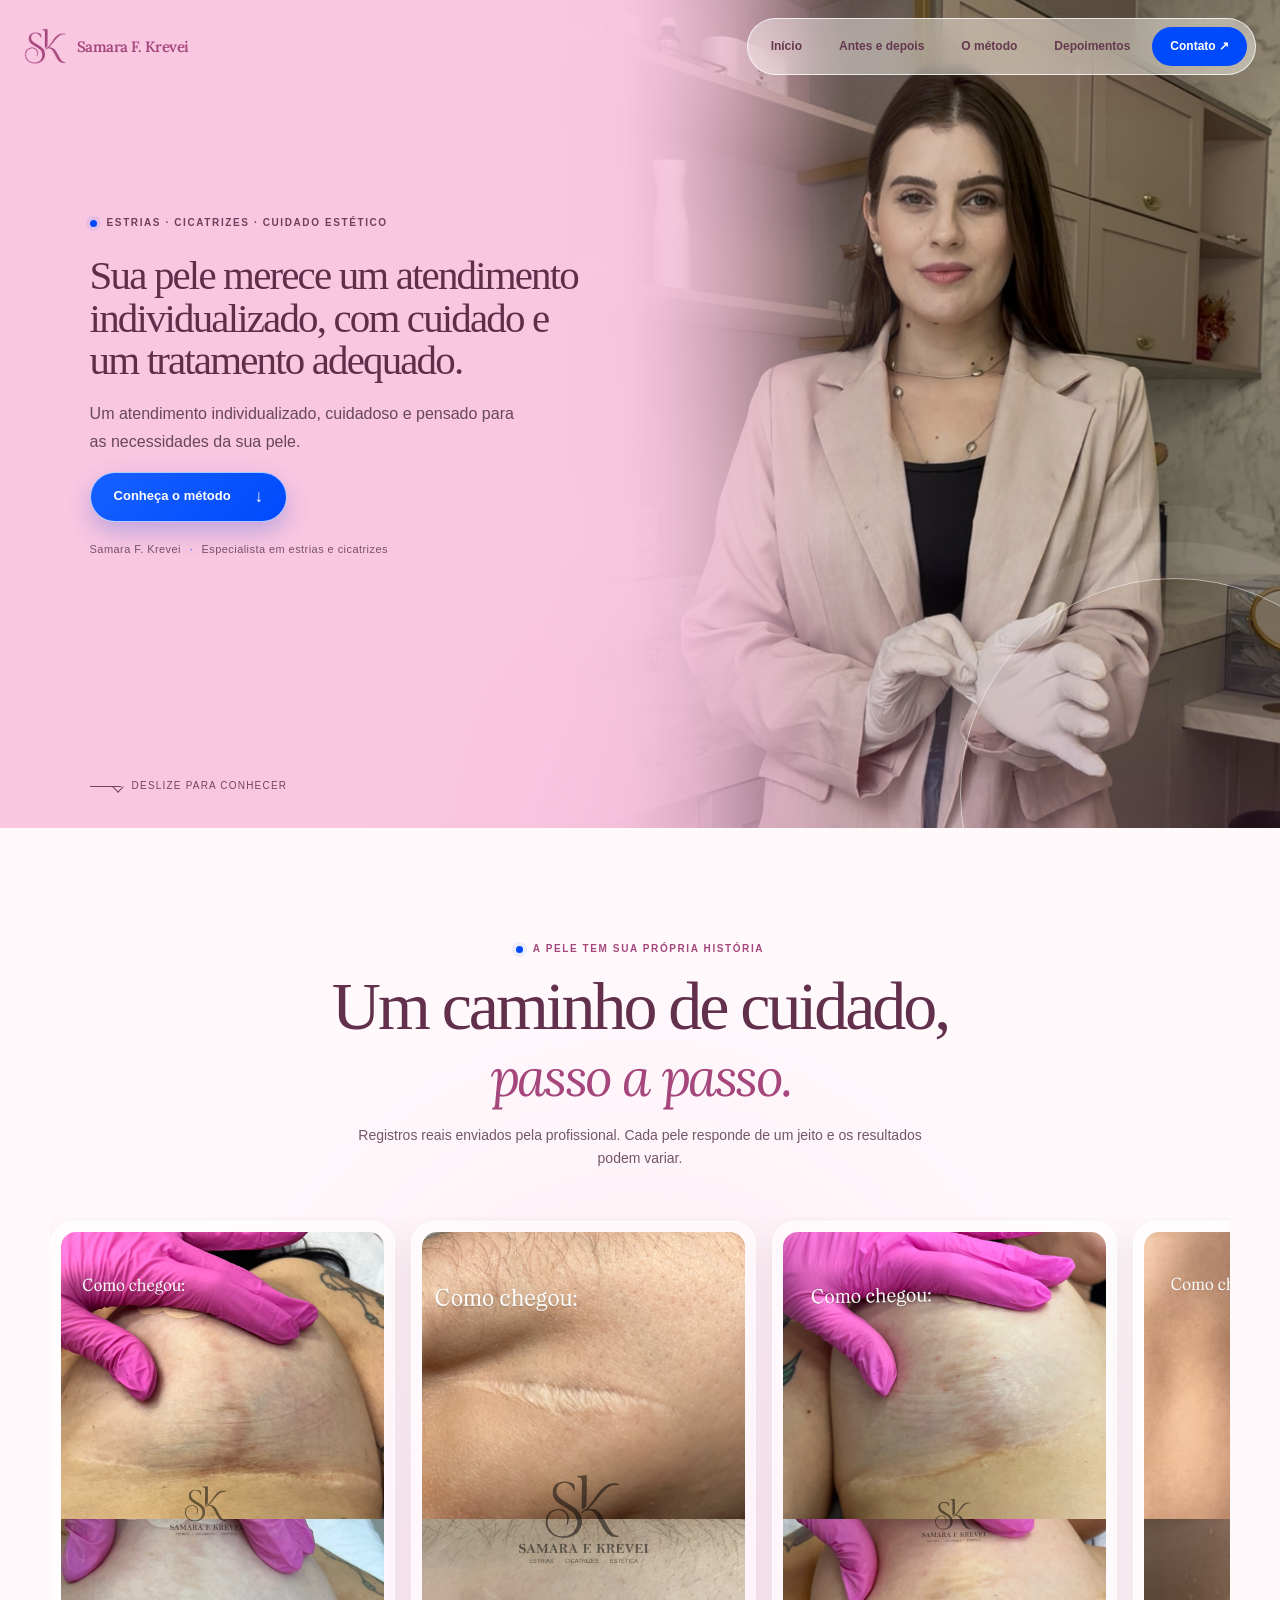
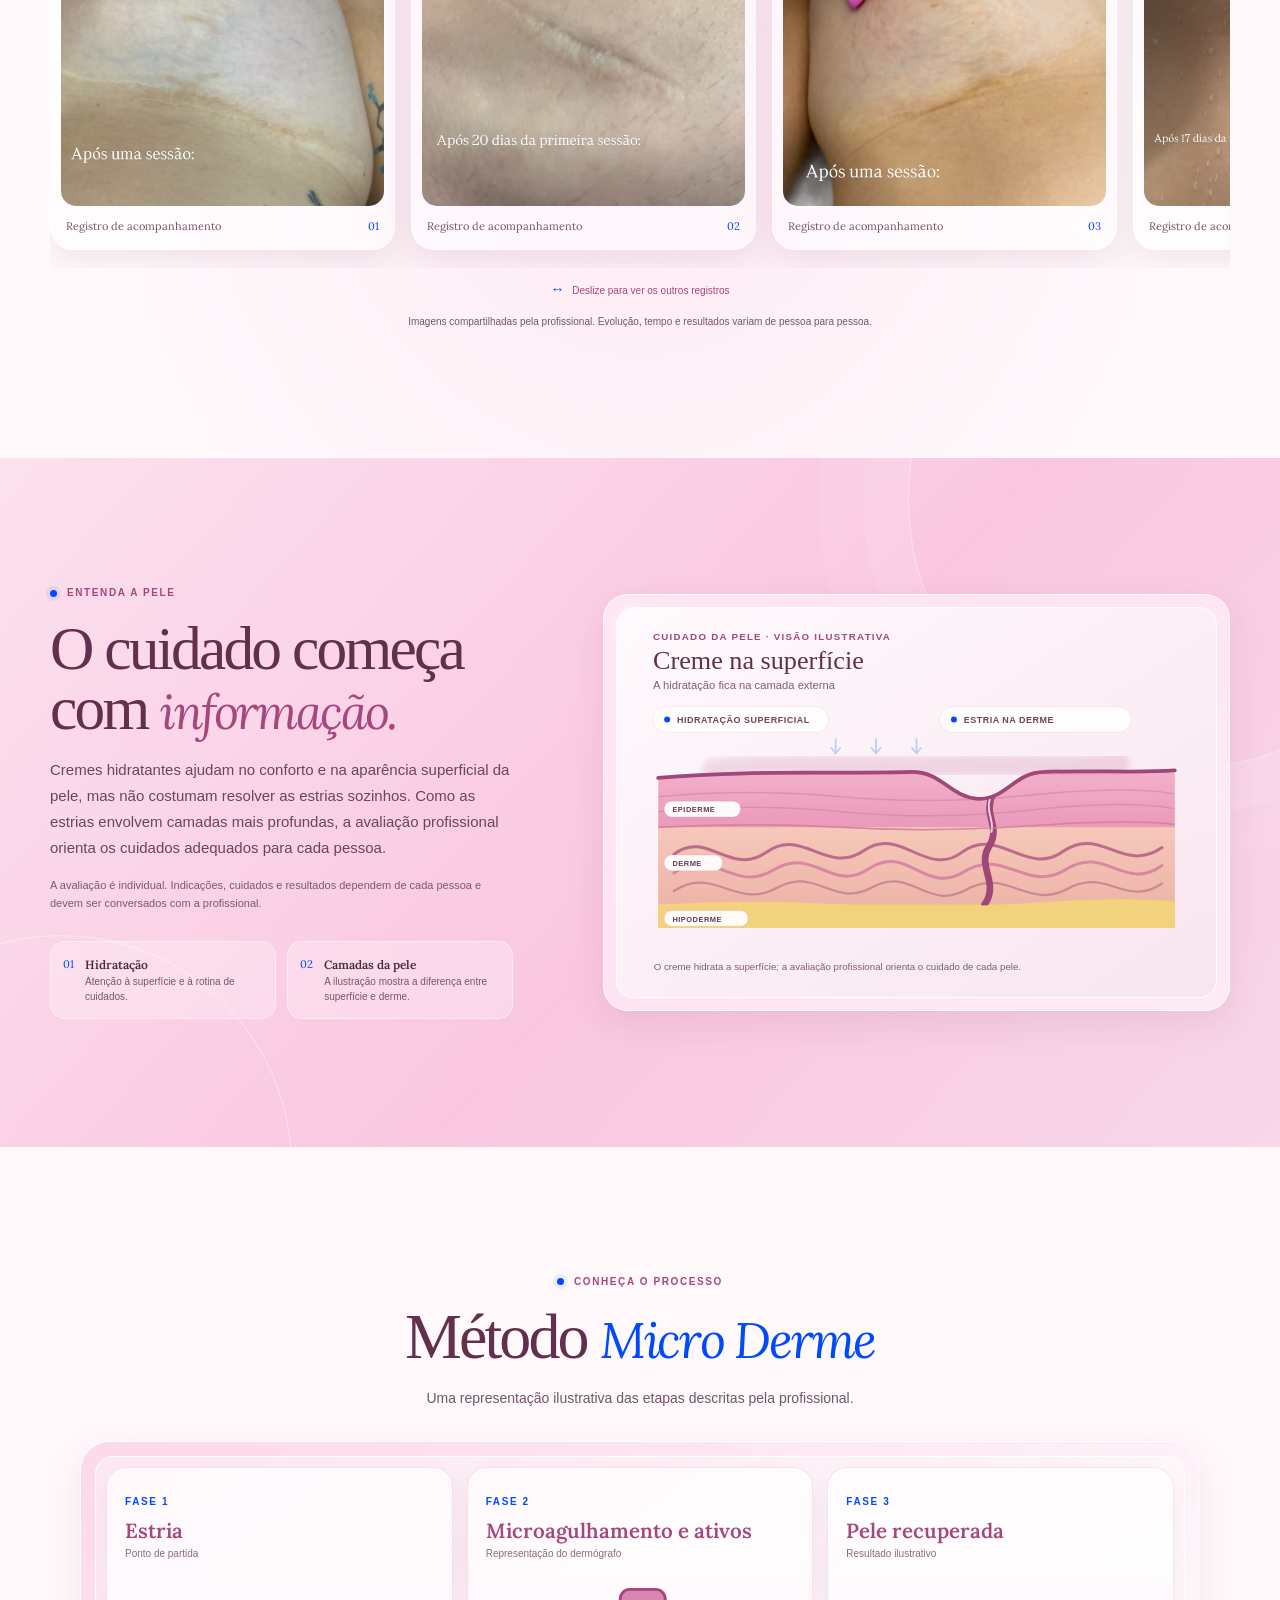
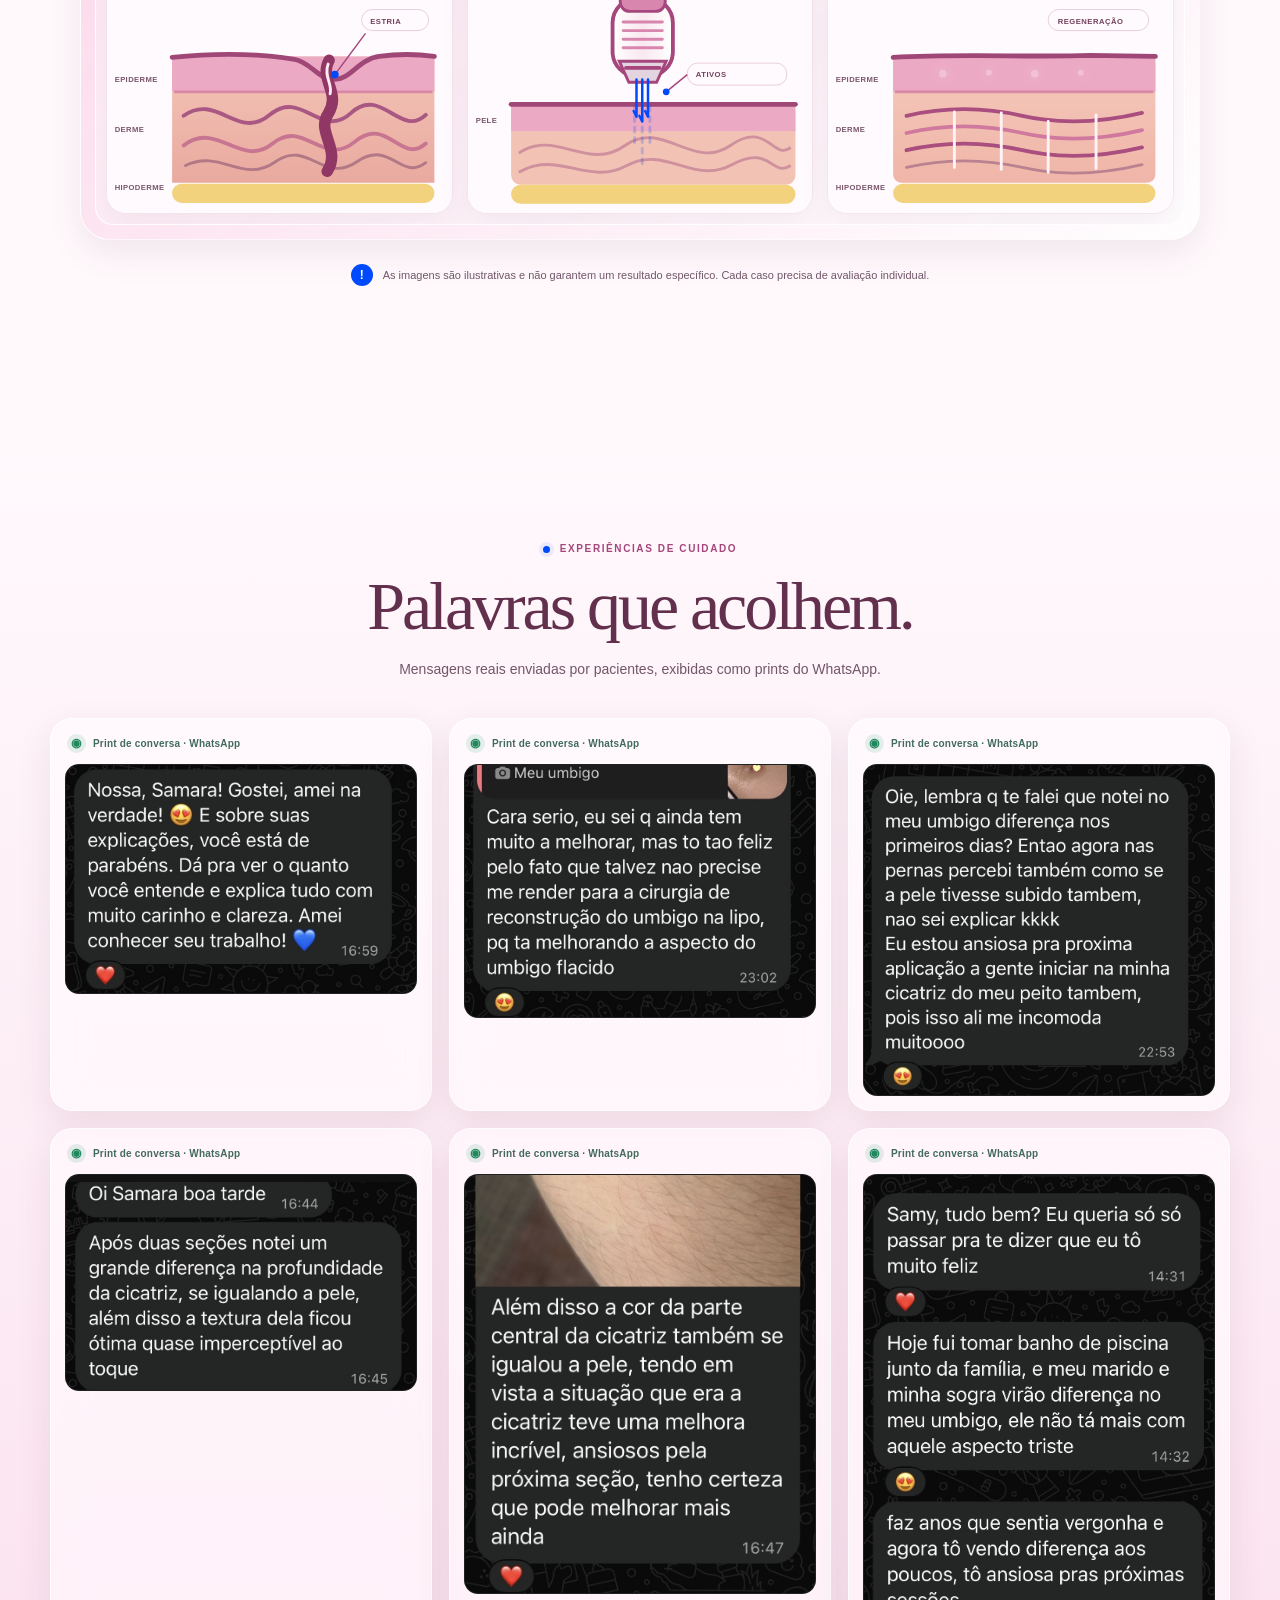
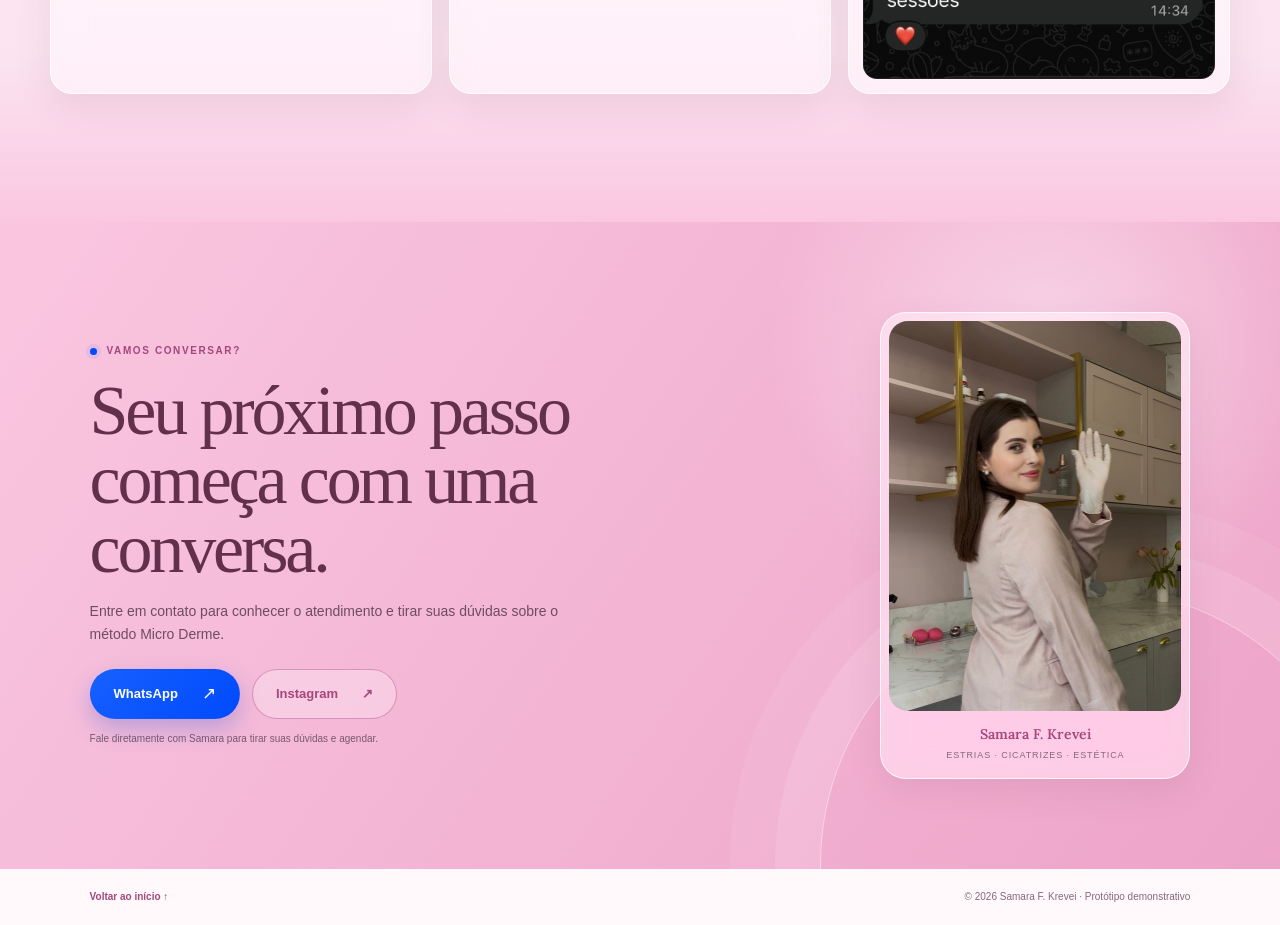
==== commit 4512993a: "Add files via upload" ====
--- a/index.html
+++ b/index.html
@@ -4,8 +4,8 @@
     <meta charset="utf-8" />
     <meta name="viewport" content="width=device-width, initial-scale=1" />
     <meta name="theme-color" content="#fac7e1" />
-    <meta name="description" content="Conheça o cuidado estético para estrias e cicatrizes com o método Microdreme, com Samara F. Krevei." />
-    <title>Samara F. Krevei | Microdreme</title>
+    <meta name="description" content="Conheça o cuidado estético para estrias e cicatrizes com o método Micro Derme, com Samara F. Krevei." />
+    <title>Samara F. Krevei | Micro Derme</title>
     <link rel="preconnect" href="https://fonts.googleapis.com" />
     <link rel="preconnect" href="https://fonts.gstatic.com" crossorigin />
     <link href="https://fonts.googleapis.com/css2?family=Lora:wght@400;500;600&display=swap" rel="stylesheet" />
@@ -36,8 +36,12 @@
         <div class="hero-wash"></div>
         <div class="hero-content">
           <p class="eyebrow hero-eyebrow"><span class="eyebrow-dot"></span> Estrias · Cicatrizes · Cuidado estético</p>
-          <h1>Um novo olhar para a sua pele.</h1>
-          <p class="hero-copy">Conheça o método Microdreme e descubra um cuidado pensado para a sua história e para as necessidades da sua pele.</p>
+          <h1>
+            <span class="hero-title-desktop">Sua pele merece um atendimento<br>individualizado, com cuidado e<br>um tratamento adequado.</span>
+            <span class="hero-title-tablet">Sua pele merece um atendimento<br>individualizado, com cuidado<br>e um tratamento adequado.</span>
+            <span class="hero-title-mobile">Sua pele merece um atendimento<br>individualizado, com cuidado<br>e um tratamento adequado.</span>
+          </h1>
+          <p class="hero-copy">Um atendimento individualizado, cuidadoso e pensado para as necessidades da sua pele.</p>
           <a class="button button-primary glass-float" href="#metodo">Conheça o método <span aria-hidden="true">↓</span></a>
           <p class="hero-note">Samara F. Krevei <span>·</span> Especialista em estrias e cicatrizes</p>
         </div>
@@ -46,7 +50,7 @@
           <span><strong>Atendimento acolhedor</strong><small>Um cuidado individualizado</small></span>
         </div>
         <div class="hero-orb" aria-hidden="true"></div>
-        <a class="scroll-cue" href="#resultados" aria-label="Descer para ver os resultados"><span></span>Role para conhecer</a>
+        <a class="scroll-cue" href="#resultados" aria-label="Descer para ver os resultados"><span></span>Deslize para conhecer</a>
       </section>
 
       <section class="section results-section" id="resultados">
@@ -63,7 +67,7 @@
             <figure class="result-card glass"><img src="assets/antes-depois-04.jpg" alt="Foto comparativa da pele antes e depois de uma sessão, registro 4" loading="lazy" /><figcaption>Registro de acompanhamento <span>04</span></figcaption></figure>
             <figure class="result-card glass"><img src="assets/antes-depois-05.jpg" alt="Foto comparativa da pele antes e depois de uma sessão, registro 5" loading="lazy" /><figcaption>Registro de acompanhamento <span>05</span></figcaption></figure>
           </div>
-          <p class="results-scroll-hint"><span aria-hidden="true">↔</span> Arraste para ver os outros registros</p>
+          <p class="results-scroll-hint"><span aria-hidden="true">↔</span> Deslize para ver os outros registros</p>
           <p class="results-disclaimer">Imagens compartilhadas pela profissional. Evolução, tempo e resultados variam de pessoa para pessoa.</p>
         </div>
       </section>
@@ -73,64 +77,65 @@
           <div class="cream-copy reveal">
             <p class="eyebrow"><span class="eyebrow-dot"></span> Entenda a pele</p>
             <h2>O cuidado começa com <em>informação.</em></h2>
-            <p class="lead">Cremes hidratantes podem contribuir para o conforto e a aparência superficial da pele. A imagem explica por que, segundo a proposta do método, o cuidado com estrias também considera camadas mais profundas.</p>
+            <p class="lead">Cremes hidratantes ajudam no conforto e na aparência superficial da pele, mas não costumam resolver as estrias sozinhos. Como as estrias envolvem camadas mais profundas, a avaliação profissional orienta os cuidados adequados para cada pessoa.</p>
             <p class="small-note">A avaliação é individual. Indicações, cuidados e resultados dependem de cada pessoa e devem ser conversados com a profissional.</p>
             <div class="cream-points">
               <div class="cream-point reveal" data-delay="100"><span>01</span><p><strong>Hidratação</strong><br />Atenção à superfície e à rotina de cuidados.</p></div>
-              <div class="cream-point reveal" data-delay="200"><span>02</span><p><strong>Camadas da pele</strong><br />A imagem apresenta a diferença entre superfície e derme.</p></div>
+              <div class="cream-point reveal" data-delay="200"><span>02</span><p><strong>Camadas da pele</strong><br />A ilustração mostra a diferença entre superfície e derme.</p></div>
             </div>
           </div>
           <figure class="infographic-frame glass reveal" data-delay="200">
             <div class="motion-scene cream-scene">
-              <svg class="cream-svg" viewBox="0 0 800 500" role="img" aria-labelledby="cream-svg-title cream-svg-desc">
-                <title id="cream-svg-title">Animação ilustrativa da aplicação de creme</title>
-                <desc id="cream-svg-desc">Uma trilha luminosa de creme desliza sobre a superfície da pele sem representar uma mão. As camadas mais profundas aparecem abaixo.</desc>
+              <svg class="cream-svg" viewBox="0 0 800 520" role="img" aria-label="Ilustração animada em corte da pele: o creme desliza sobre a superfície, enquanto a estria aparece nas camadas mais profundas.">
                 <defs>
-                  <linearGradient id="cream-bg" x1="0" x2="1" y1="0" y2="1"><stop stop-color="#fff9fc"/><stop offset="1" stop-color="#f9deeb"/></linearGradient>
-                  <linearGradient id="cream-skin" x1="0" x2="0" y1="0" y2="1"><stop stop-color="#efb2c9"/><stop offset="1" stop-color="#f4c4ad"/></linearGradient>
+                  <linearGradient id="cream-bg" x1="0" x2="1" y1="0" y2="1"><stop stop-color="#fffafd"/><stop offset="1" stop-color="#f8e5ef"/></linearGradient>
+                  <linearGradient id="cream-epidermis" x1="0" x2="0" y1="0" y2="1"><stop stop-color="#f2afca"/><stop offset="1" stop-color="#e99ab9"/></linearGradient>
+                  <linearGradient id="cream-dermis" x1="0" x2="0" y1="0" y2="1"><stop stop-color="#f5c8ba"/><stop offset="1" stop-color="#eeb5a8"/></linearGradient>
+                  <linearGradient id="cream-film" x1="0" x2="0" y1="0" y2="1"><stop stop-color="#fff"/><stop offset=".55" stop-color="#fffafd"/><stop offset="1" stop-color="#efb7d1"/></linearGradient>
+                  <filter id="cream-shadow" x="-20%" y="-100%" width="140%" height="300%"><feGaussianBlur stdDeviation="4"/></filter>
+                  <clipPath id="skin-window"><path d="M55 227 C175 216 294 222 392 219 C434 218 444 252 482 255 C522 255 529 220 571 219 C633 216 694 221 745 217 V427 H55Z"/></clipPath>
                 </defs>
-                <rect width="800" height="500" rx="20" fill="url(#cream-bg)"/>
-                <text class="svg-kicker" x="48" y="46">CUIDADO NA SUPERFÍCIE</text>
-                <text class="svg-title" x="48" y="80">Ação do creme</text>
-                <g class="cream-slab">
-                  <path d="M48 233 Q190 216 325 232 T752 230 V374 H48Z" fill="url(#cream-skin)"/>
-                  <path d="M48 233 Q190 216 325 232 T752 230" fill="none" stroke="#a5467c" stroke-width="5" stroke-linecap="round"/>
-                  <path d="M48 275 Q180 260 325 276 T752 273" fill="none" stroke="#d985a9" stroke-width="3" opacity=".7"/>
-                  <path d="M48 299 Q180 284 325 300 T752 297 M48 332 Q180 317 325 333 T752 330" fill="none" stroke="#c57b83" stroke-width="2" opacity=".45"/>
-                  <path d="M48 374 Q180 361 325 375 T752 373 V425 H48Z" fill="#f3d27f"/>
-                  <g class="deep-fibers" fill="none" stroke="#a5467c" stroke-width="3" opacity=".48">
-                    <path d="M70 346 C130 294 166 383 225 324 S321 365 378 317 S472 370 537 318 S633 371 724 317"/>
-                    <path d="M76 319 C127 372 172 300 228 359 S322 307 379 362 S472 307 540 362 S634 308 723 357"/>
+                <rect width="800" height="520" rx="22" fill="url(#cream-bg)"/>
+                <text class="diagram-kicker" x="48" y="43">CUIDADO DA PELE · VISÃO ILUSTRATIVA</text>
+                <text class="diagram-heading" x="48" y="82">Creme na superfície</text>
+                <text class="diagram-subheading" x="48" y="108">A hidratação fica na camada externa</text>
+                <g class="cream-callout callout-surface"><rect x="48" y="132" width="235" height="34" rx="17"/><circle cx="67" cy="149" r="4"/><text x="80" y="154">HIDRATAÇÃO SUPERFICIAL</text></g>
+                <g class="cream-callout callout-depth"><rect x="431" y="132" width="256" height="34" rx="17"/><circle cx="450" cy="149" r="4"/><text x="463" y="154">ESTRIA NA DERME</text></g>
+                <g class="skin-cross-section">
+                  <path d="M55 227 C175 216 294 222 392 219 C434 218 444 252 482 255 C522 255 529 220 571 219 C633 216 694 221 745 217 V427 H55Z" fill="url(#cream-dermis)"/>
+                  <g clip-path="url(#skin-window)">
+                    <rect x="55" y="220" width="690" height="73" fill="url(#cream-epidermis)"/>
+                    <rect x="55" y="293" width="690" height="103" fill="url(#cream-dermis)"/>
+                    <rect x="55" y="396" width="690" height="43" fill="#f2d27d"/>
+                    <path d="M55 252 Q180 241 300 252 T550 250 T745 248 M55 272 Q180 260 300 272 T550 270 T745 268 M55 293 Q180 286 300 293 T550 291 T745 289" fill="none" stroke="#d77f9f" stroke-width="2" opacity=".58"/>
+                    <g class="collagen-bundle" fill="none" stroke-linecap="round">
+                      <path d="M76 329 C120 295 152 360 200 326 S281 358 330 324 S413 362 461 326 S546 360 596 325 S676 356 728 320" stroke="#a94e7e" stroke-width="4" opacity=".74"/>
+                      <path d="M76 354 C126 315 154 383 209 350 S286 382 337 348 S412 385 464 352 S548 382 600 349 S678 380 728 344" stroke="#d0789d" stroke-width="4" opacity=".76"/>
+                      <path d="M76 378 C129 343 159 404 213 374 S289 402 341 373 S414 406 467 376 S550 404 602 375 S679 401 728 368" stroke="#b66c83" stroke-width="3" opacity=".62"/>
+                    </g>
+                    <path class="deep-stria" d="M501 251 C489 278 514 293 496 320 C481 345 511 368 491 396" fill="none" stroke="#9f4776" stroke-width="9" stroke-linecap="round"/>
+                    <path d="M498 255 C492 274 505 285 500 299" fill="none" stroke="#ffe5ef" stroke-width="2.5" stroke-linecap="round" opacity=".9"/>
+                    <g class="fat-cells" fill="#f8df9b" stroke="#e6bf69" stroke-width="1.5"><circle cx="180" cy="416" r="15"/><circle cx="211" cy="416" r="13"/><circle cx="241" cy="417" r="15"/><circle cx="274" cy="417" r="13"/><circle cx="306" cy="416" r="15"/><circle cx="338" cy="417" r="13"/><circle cx="370" cy="416" r="15"/><circle cx="402" cy="417" r="13"/><circle cx="434" cy="416" r="15"/><circle cx="466" cy="417" r="13"/><circle cx="498" cy="416" r="15"/><circle cx="530" cy="417" r="13"/><circle cx="562" cy="416" r="15"/><circle cx="594" cy="417" r="13"/><circle cx="626" cy="416" r="15"/><circle cx="658" cy="417" r="13"/></g>
                   </g>
-                  <path class="stretch-mark" d="M557 231 C546 263 572 277 552 303 C538 322 568 343 550 373" fill="none" stroke="#a5467c" stroke-width="8" stroke-linecap="round" opacity=".65"/>
-                </g>
-                <g class="cream-swipe">
-                  <path d="M160 224 C245 214 318 218 394 224 S525 222 577 218" fill="none" stroke="#fffafd" stroke-width="21" stroke-linecap="round"/>
-                  <path d="M160 224 C245 214 318 218 394 224 S525 222 577 218" fill="none" stroke="#f2c6dd" stroke-width="3" stroke-linecap="round"/>
-                </g>
-                <g class="cream-glint">
-                  <ellipse cx="165" cy="220" rx="27" ry="10" fill="#fff" fill-opacity=".72"/>
-                  <ellipse cx="165" cy="220" rx="13" ry="5" fill="#fff"/>
-                </g>
-                <g class="cream-jar" transform="translate(628 112)">
-                  <rect x="18" y="25" width="76" height="76" rx="15" fill="#fffafd" stroke="#a5467c" stroke-width="3"/>
-                  <rect x="12" y="15" width="88" height="17" rx="7" fill="#d887ad"/>
-                  <path d="M30 57 C39 44 69 43 82 57 C70 72 43 73 30 57Z" fill="#f4c5dc"/>
-                  <text class="svg-small" x="56" y="89" text-anchor="middle">CREME</text>
-                </g>
-                <g class="cream-drop-points" fill="#fffafd" stroke="#d887ad" stroke-width="2">
-                  <circle cx="274" cy="190" r="4"/><circle cx="350" cy="190" r="4"/><circle cx="426" cy="190" r="4"/>
-                </g>
-                <g class="cream-note note-top"><rect x="53" y="114" width="190" height="35" rx="17" fill="#ffffff" fill-opacity=".8"/><text class="svg-label" x="70" y="137">Hidratação superficial</text></g>
-                <g class="cream-note note-deep"><rect x="491" y="404" width="244" height="39" rx="18" fill="#ffffff" fill-opacity=".8"/><text class="svg-label" x="510" y="429">Derme: camada mais profunda</text></g>
-                <text class="svg-caption" x="52" y="471">A animação é educativa e não substitui avaliação profissional.</text>
-              </svg>
-              <div class="motion-steps cream-motion-steps" aria-hidden="true">
-                <span>01 · Creme aplicado</span><span>02 · Creme desliza</span><span>03 · Ação na superfície</span>
-              </div>
+                  <path d="M55 227 C175 216 294 222 392 219 C434 218 444 252 482 255 C522 255 529 220 571 219 C633 216 694 221 745 217" fill="none" stroke="#9f4776" stroke-width="5" stroke-linecap="round"/>
+                  <path d="M55 293 Q180 286 300 293 T550 291 T745 289" fill="none" stroke="#d77f9f" stroke-width="2" opacity=".8"/>
+                  <path d="M55 396 Q180 389 300 396 T550 394 T745 392 V427 H55Z" fill="#f2d27d"/>
+                </g>
+                <g class="layer-tags">
+                  <rect x="63" y="258" width="102" height="21" rx="10"/><text x="74" y="273">EPIDERME</text>
+                  <rect x="63" y="330" width="78" height="21" rx="10"/><text x="74" y="345">DERME</text>
+                  <rect x="63" y="404" width="112" height="21" rx="10"/><text x="74" y="419">HIPODERME</text>
+                </g>
+                <g class="cream-pass">
+                  <path class="cream-shadow" d="M127 215 C234 205 338 214 444 211 S592 215 672 207" fill="none" stroke="#b65083" stroke-width="27" stroke-linecap="round" opacity=".17" filter="url(#cream-shadow)"/>
+                  <path class="cream-trail" d="M127 210 C234 200 338 209 444 206 S592 210 672 202" fill="none" stroke="url(#cream-film)" stroke-width="25" stroke-linecap="round"/>
+                  <path class="cream-highlight" d="M137 205 C242 196 345 205 447 202 S590 206 660 198" fill="none" stroke="#fff" stroke-width="3" stroke-linecap="round"/>
+                  <ellipse class="cream-bead" cx="132" cy="207" rx="14" ry="10" fill="#fffafd" stroke="#e3a1c0" stroke-width="2"/>
+                </g>
+                <g class="surface-arrows" fill="none" stroke="#004afd" stroke-width="2.5" stroke-linecap="round"><path d="M292 175 V194"/><path d="M292 194 L286 187 M292 194 L298 187"/><path d="M346 175 V194"/><path d="M346 194 L340 187 M346 194 L352 187"/><path d="M400 175 V194"/><path d="M400 194 L394 187 M400 194 L406 187"/></g>
+                <text class="diagram-caption" x="49" y="483">O creme hidrata a superfície; a avaliação profissional orienta o cuidado de cada pele.</text>
+              </svg>
             </div>
-            <details class="source-infographic"><summary>Ver a ilustração original enviada</summary><img src="assets/cremes-estrias.webp" alt="Infográfico enviado sobre a ação superficial dos cremes e as camadas da pele" /></details>
-            <figcaption><span class="figcaption-icon">✦</span> Animação educativa <span class="figcaption-line"></span> Toque visual baseado no material enviado</figcaption>
           </figure>
         </div>
       </section>
@@ -138,73 +143,66 @@
       <section class="section method-section" id="metodo">
         <div class="method-heading reveal">
           <p class="eyebrow"><span class="eyebrow-dot"></span> Conheça o processo</p>
-          <h2>Método <em>Microdreme</em></h2>
-          <p>Uma visão ilustrativa das etapas apresentada no material enviado pela profissional.</p>
+          <h2>Método <em>Micro Derme</em></h2>
+          <p>Uma representação ilustrativa das etapas descritas pela profissional.</p>
         </div>
         <figure class="method-image-card glass reveal" data-delay="150">
           <div class="method-panels motion-scene">
             <article class="method-stage stage-one">
               <header class="stage-heading"><span>FASE 1</span><h3>Estria</h3><p>Ponto de partida</p></header>
-              <svg class="stage-art" viewBox="0 0 320 245" role="img" aria-label="Corte ilustrativo da pele com estria aparente">
-                <rect width="320" height="245" rx="16" fill="#fff9fc"/>
-                <text class="layer-label" x="16" y="127">EPIDERME</text><text class="layer-label" x="16" y="164">DERME</text>
-                <rect x="74" y="97" width="220" height="121" rx="10" fill="#f2c2b5"/>
-                <rect x="74" y="97" width="220" height="35" fill="#ecaac4"/>
-                <path d="M74 99 Q122 94 157 101 Q188 108 205 98 Q242 91 294 98" fill="none" stroke="#a5467c" stroke-width="5" stroke-linecap="round"/>
-                <path d="M77 132 H291" stroke="#d987a6" stroke-width="3" opacity=".75"/>
-                <path d="M83 160 C111 141 128 181 158 156 S202 179 230 154 S267 174 289 154 M82 193 C111 175 131 210 160 186 S204 207 232 184 S267 203 289 184" fill="none" stroke="#bd7d8e" stroke-width="4" stroke-linecap="round" opacity=".8"/>
-                <path class="stria-mark" d="M188 98 C179 119 198 132 185 151 C176 166 198 183 185 203" fill="none" stroke="#8e3b69" stroke-width="11" stroke-linecap="round"/>
-                <path d="M187 102 C184 116 193 126 188 137" fill="none" stroke="#fff0f7" stroke-width="3" stroke-linecap="round"/>
-                <rect x="74" y="218" width="220" height="18" rx="8" fill="#f3d27f"/>
-              </svg>
-              <p class="stage-caption">A ilustração destaca uma marca e as camadas da pele.</p>
+              <svg class="stage-art" viewBox="0 0 360 248" role="img" aria-label="Corte da pele com uma estria atravessando a epiderme e a derme">
+                <defs><linearGradient id="stage1-dermis" x1="0" x2="0" y1="0" y2="1"><stop stop-color="#f4c5b7"/><stop offset="1" stop-color="#e9a99f"/></linearGradient></defs>
+                <rect width="360" height="248" rx="16" fill="#fffafd"/>
+                <text class="layer-label" x="8" y="111">EPIDERME</text><text class="layer-label" x="8" y="163">DERME</text><text class="layer-label" x="8" y="224">HIPODERME</text>
+                <path d="M68 84 H342 V216 H68Z" fill="url(#stage1-dermis)"/><path d="M68 84 H342 V121 H68Z" fill="#eca9c4"/>
+                <path class="stage-surface stage-one-surface" d="M68 85 C126 79 165 82 196 87 C213 90 220 108 238 108 C254 108 263 87 284 84 Q313 80 342 84" fill="none" stroke="#9f4776" stroke-width="5" stroke-linecap="round"/>
+                <path d="M70 121 H340" stroke="#d27da0" stroke-width="3" opacity=".8"/>
+                <g class="stage-fibers loose-fibers" fill="none" stroke-linecap="round"><path d="M80 146 C115 121 137 173 170 145 S224 172 255 143 S307 170 333 145" stroke="#a95883" stroke-width="4"/><path d="M80 177 C115 150 140 202 173 175 S225 201 259 173 S307 198 333 175" stroke="#c87591" stroke-width="4"/><path d="M82 198 C119 180 142 218 176 194 S226 218 261 194 S307 215 333 195" stroke="#b27886" stroke-width="3"/></g>
+                <path class="stage-stria" d="M232 88 C221 108 245 122 231 144 C218 163 245 181 230 204" fill="none" stroke="#913765" stroke-width="12" stroke-linecap="round"/>
+                <path d="M231 92 C226 105 236 113 233 123" fill="none" stroke="#ffe9f2" stroke-width="3" stroke-linecap="round"/>
+                <rect x="68" y="217" width="274" height="20" rx="10" fill="#f2d27d"/>
+                <g class="stage-callout"><path d="M270 60 L238 103"/><circle cx="238" cy="103" r="4"/><rect x="266" y="35" width="70" height="22" rx="11"/><text x="275" y="50">ESTRIA</text></g>
+              </svg>
             </article>
             <article class="method-stage stage-two">
-              <header class="stage-heading"><span>FASE 2</span><h3>Microagulhamento & ativos</h3><p>Representação do dermógrafo</p></header>
-              <svg class="stage-art" viewBox="0 0 320 245" role="img" aria-label="Dermógrafo com a agulha em movimento e gotas de ativos entrando em microcanais">
-                <rect width="320" height="245" rx="16" fill="#fff9fc"/>
-                <text class="layer-label" x="16" y="159">PELE</text>
-                <rect x="42" y="137" width="252" height="82" rx="9" fill="#f2c2b5"/>
-                <rect x="42" y="137" width="252" height="24" fill="#ecaac4"/>
-                <path d="M42 139 H294" stroke="#a5467c" stroke-width="4" stroke-linecap="round"/>
-                <path d="M49 183 C77 164 98 200 128 179 S178 198 208 177 S261 198 289 178" fill="none" stroke="#bd7d8e" stroke-width="4" stroke-linecap="round" opacity=".65"/>
-                <g class="microchannels" fill="none" stroke="#004afd" stroke-width="3" stroke-dasharray="4 5" stroke-linecap="round"><path d="M153 140 V185"/><path d="M160 140 V197"/><path d="M167 140 V183"/></g>
-                <g class="dermograph-body">
-                  <rect x="134" y="27" width="52" height="61" rx="24" fill="#fff" stroke="#a5467c" stroke-width="4"/>
-                  <path d="M141 42 H179 M141 49 H179 M141 56 H179" stroke="#d786aa" stroke-width="3" stroke-linecap="round"/>
-                  <rect x="140" y="16" width="40" height="22" rx="10" fill="#d786aa" stroke="#a5467c" stroke-width="3"/>
-                  <path d="M138 84 H182 L173 105 H147Z" fill="#e3d4e0" stroke="#a5467c" stroke-width="3"/>
-                  <path d="M143 77 H177" stroke="#a5467c" stroke-width="4" stroke-linecap="round"/>
-                </g>
-                <g class="needle-only"><path d="M160 103 V145" stroke="#004afd" stroke-width="3" stroke-linecap="round"/><path d="M155 140 L160 149 L165 140Z" fill="#004afd"/></g>
-                <g class="active-drops" fill="#004afd"><path d="M148 117 C140 128 142 134 148 134 C154 134 156 128 148 117Z"/><path d="M172 119 C164 130 166 136 172 136 C178 136 180 130 172 119Z"/></g>
-                <circle class="needle-contact" cx="160" cy="141" r="11" fill="none" stroke="#004afd" stroke-width="2"/>
-                <rect x="42" y="219" width="252" height="17" rx="8" fill="#f3d27f"/>
-              </svg>
-              <p class="stage-caption">Apenas a agulha se move; as gotas representam os ativos.</p>
+              <header class="stage-heading"><span>FASE 2</span><h3>Microagulhamento e ativos</h3><p>Representação do dermógrafo</p></header>
+              <svg class="stage-art" viewBox="0 0 360 248" role="img" aria-label="Dermógrafo com a agulha em movimento e gotas de ativos descendo em microcanais">
+                <defs><linearGradient id="stage2-device" x1="0" x2="1"><stop stop-color="#fff"/><stop offset=".5" stop-color="#f9e8f0"/><stop offset="1" stop-color="#fff"/></linearGradient></defs>
+                <rect width="360" height="248" rx="16" fill="#fffafd"/>
+                <text class="layer-label" x="8" y="154">PELE</text>
+                <rect x="45" y="132" width="297" height="86" rx="10" fill="#f2c2b5"/><rect x="45" y="132" width="297" height="30" fill="#eca9c4"/>
+                <path d="M45 134 H342" stroke="#9f4776" stroke-width="5" stroke-linecap="round"/>
+                <path d="M53 185 C92 159 125 205 164 177 S235 204 274 177 S319 194 337 179 M53 205 C94 181 126 220 166 198 S236 219 276 197 S317 211 337 198" fill="none" stroke="#b9738e" stroke-width="3" opacity=".62"/>
+                <g class="microchannels" fill="none" stroke="#004afd" stroke-width="3" stroke-dasharray="5 6" stroke-linecap="round"><path d="M174 136 V180"/><path d="M182 136 V197"/><path d="M190 136 V180"/></g>
+                <g class="dermograph-device">
+                  <rect x="151" y="23" width="63" height="82" rx="26" fill="url(#stage2-device)" stroke="#a5467c" stroke-width="4"/>
+                  <rect x="159" y="14" width="47" height="23" rx="10" fill="#d986ae" stroke="#a5467c" stroke-width="3"/>
+                  <path d="M162 48 H203 M162 57 H203 M162 66 H203 M162 75 H203" stroke="#d986ae" stroke-width="3" stroke-linecap="round"/>
+                  <path d="M158 89 H207 L197 111 H168Z" fill="#e3d4e0" stroke="#a5467c" stroke-width="3"/>
+                  <path d="M165 96 H200" stroke="#a5467c" stroke-width="4" stroke-linecap="round"/>
+                </g>
+                <g class="needle-only" fill="none" stroke="#004afd" stroke-width="2.6" stroke-linecap="round" stroke-linejoin="round"><path d="M176 108 V141 L176 147 L173 141"/><path d="M182 108 V146 L182 152 L179 146"/><path d="M188 108 V141 L188 147 L185 141"/></g>
+                <g class="active-drops"><path d="M163 113 C154 126 157 133 163 133 C170 133 172 126 163 113Z" fill="#2c76ff"/><path d="M201 116 C192 129 195 136 201 136 C208 136 210 129 201 116Z" fill="#83b2ff"/></g>
+                <rect x="45" y="218" width="297" height="20" rx="10" fill="#f2d27d"/>
+                <g class="stage-callout"><rect x="229" y="91" width="104" height="23" rx="11"/><text x="238" y="106">ATIVOS</text><path d="M229 103 L207 121"/><circle cx="207" cy="121" r="3.5"/></g>
+              </svg>
             </article>
             <article class="method-stage stage-three">
               <header class="stage-heading"><span>FASE 3</span><h3>Pele recuperada</h3><p>Resultado ilustrativo</p></header>
-              <svg class="stage-art" viewBox="0 0 320 245" role="img" aria-label="Corte ilustrativo de pele com superfície mais uniforme e fibras organizadas">
-                <rect width="320" height="245" rx="16" fill="#fff9fc"/>
-                <text class="layer-label" x="16" y="127">EPIDERME</text><text class="layer-label" x="16" y="164">DERME</text>
-                <rect x="74" y="97" width="220" height="121" rx="10" fill="#f2c2b5"/>
-                <rect x="74" y="97" width="220" height="35" fill="#ecaac4"/>
-                <path d="M74 99 Q128 96 183 99 T294 98" fill="none" stroke="#a5467c" stroke-width="5" stroke-linecap="round"/>
-                <path d="M77 132 H291" stroke="#d987a6" stroke-width="3" opacity=".75"/>
-                <g class="organized-fibers" fill="none" stroke-width="4" stroke-linecap="round">
-                  <path d="M82 155 C112 144 136 144 163 155 S214 166 243 155 S273 145 288 153" stroke="#a5467c"/>
-                  <path d="M82 174 C112 163 136 163 163 174 S214 185 243 174 S273 164 288 172" stroke="#d879a2"/>
-                  <path d="M82 193 C112 182 136 182 163 193 S214 204 243 193 S273 183 288 191" stroke="#b88794"/>
-                  <path d="M116 148 V199 M157 149 V202 M200 158 V205 M246 151 V199" stroke="#fff4f9" stroke-width="3"/>
-                </g>
-                <rect x="74" y="218" width="220" height="18" rx="8" fill="#f3d27f"/>
-              </svg>
-              <p class="stage-caption">Etapa representada de forma educativa; cada caso é individual.</p>
+              <svg class="stage-art" viewBox="0 0 360 248" role="img" aria-label="Corte ilustrativo da pele em recuperação com fibras de colágeno organizadas">
+                <defs><linearGradient id="stage3-dermis" x1="0" x2="0" y1="0" y2="1"><stop stop-color="#f5cabc"/><stop offset="1" stop-color="#efb5a8"/></linearGradient></defs>
+                <rect width="360" height="248" rx="16" fill="#fffafd"/>
+                <text class="layer-label" x="8" y="111">EPIDERME</text><text class="layer-label" x="8" y="163">DERME</text><text class="layer-label" x="8" y="224">HIPODERME</text>
+                <rect x="68" y="84" width="274" height="132" rx="9" fill="url(#stage3-dermis)"/><rect x="68" y="84" width="274" height="37" fill="#eca9c4"/>
+                <path d="M68 85 C139 81 206 85 274 83 T342 84" fill="none" stroke="#9f4776" stroke-width="5" stroke-linecap="round"/>
+                <path d="M70 121 H340" stroke="#d27da0" stroke-width="3" opacity=".8"/>
+                <g class="organized-fibers" fill="none" stroke-linecap="round"><path d="M82 146 C125 136 163 137 203 146 S282 154 328 143" stroke="#a94e7e" stroke-width="4"/><path d="M82 164 C125 154 163 155 203 164 S282 172 328 161" stroke="#d0789d" stroke-width="4"/><path d="M82 182 C125 172 163 173 203 182 S282 190 328 179" stroke="#a94e7e" stroke-width="4"/><path d="M82 200 C125 190 163 191 203 200 S282 208 328 197" stroke="#ba8290" stroke-width="3"/><path d="M132 142 V200 M181 143 V202 M230 152 V205 M280 145 V201" stroke="#fff3f8" stroke-width="3"/></g>
+                <g class="recovery-glow"><circle cx="120" cy="102" r="4"/><circle cx="168" cy="101" r="3"/><circle cx="216" cy="102" r="4"/><circle cx="264" cy="101" r="3"/></g>
+                <rect x="68" y="217" width="274" height="20" rx="10" fill="#f2d27d"/>
+                <g class="stage-callout"><rect x="230" y="35" width="105" height="22" rx="11"/><text x="240" y="50">REGENERAÇÃO</text></g>
+              </svg>
             </article>
           </div>
-          <details class="source-infographic"><summary>Ver o infográfico original enviado</summary><img src="assets/metodo-microdreme.webp" alt="Infográfico enviado com as fases do método Microdreme" /></details>
-          <figcaption><span class="figcaption-icon">✦</span> Animação explicativa <span class="figcaption-line"></span> Representação educativa, sem promessa de resultado</figcaption>
         </figure>
         <div class="method-footnote reveal"><span class="attention-mark">!</span><p>As imagens são ilustrativas e não garantem um resultado específico. Cada caso precisa de avaliação individual.</p></div>
       </section>
@@ -228,8 +226,19 @@
             <div class="whatsapp-print-label"><span aria-hidden="true">◉</span> Print de conversa · WhatsApp</div>
             <img class="testimonial-print" src="assets/depoimento-whatsapp-03.jpg" alt="Print de uma mensagem de paciente falando sobre a percepção da pele e o acompanhamento no WhatsApp" loading="lazy" />
           </article>
-        </div>
-        <p class="demo-disclaimer reveal">Os prints foram recortados para destacar as mensagens e manter visível o visual de conversa do WhatsApp.</p>
+          <article class="testimonial-card glass reveal" data-delay="300">
+            <div class="whatsapp-print-label"><span aria-hidden="true">◉</span> Print de conversa · WhatsApp</div>
+            <img class="testimonial-print" src="assets/depoimento-whatsapp-04.jpg" alt="Print de conversa no WhatsApp com paciente relatando melhora na cicatriz após duas sessões." loading="lazy" />
+          </article>
+          <article class="testimonial-card glass reveal" data-delay="400">
+            <div class="whatsapp-print-label"><span aria-hidden="true">◉</span> Print de conversa · WhatsApp</div>
+            <img class="testimonial-print" src="assets/depoimento-whatsapp-05.jpg" alt="Print de conversa no WhatsApp com paciente complementando o relato de melhora na cicatriz." loading="lazy" />
+          </article>
+          <article class="testimonial-card glass reveal" data-delay="500">
+            <div class="whatsapp-print-label"><span aria-hidden="true">◉</span> Print de conversa · WhatsApp</div>
+            <img class="testimonial-print" src="assets/depoimento-whatsapp-06.jpg" alt="Print de conversa no WhatsApp com paciente compartilhando satisfação com a evolução percebida." loading="lazy" />
+          </article>
+        </div>
       </section>
 
       <section class="contact-section" id="contato">
@@ -237,9 +246,9 @@
         <div class="contact-content reveal">
           <p class="eyebrow"><span class="eyebrow-dot"></span> Vamos conversar?</p>
           <h2>Seu próximo passo começa com uma conversa.</h2>
-          <p>Entre em contato para conhecer o atendimento e tirar suas dúvidas sobre o método Microdreme.</p>
+          <p>Entre em contato para conhecer o atendimento e tirar suas dúvidas sobre o método Micro Derme.</p>
           <div class="contact-actions">
-            <a class="button button-primary" href="https://wa.me/5547933849517?text=Ol%C3%A1%20Samara%2C%20tudo%20bem%3F%20gostaria%20de%20saber%20mais%20sobre%20o%20metodo%20microderme%20e%20marcar%20uma%20sess%C3%A3o" target="_blank" rel="noopener noreferrer">WhatsApp <span aria-hidden="true">↗</span></a>
+            <a class="button button-primary" href="https://wa.me/5547933849517?text=Ol%C3%A1%20Samara%2C%20tudo%20bem%3F%20gostaria%20de%20saber%20mais%20sobre%20o%20m%C3%A9todo%20Micro%20Derme%20e%20marcar%20uma%20sess%C3%A3o" target="_blank" rel="noopener noreferrer">WhatsApp <span aria-hidden="true">↗</span></a>
             <a class="button button-outline" href="https://www.instagram.com/samarafk_tratamentoestrias/" target="_blank" rel="noopener noreferrer">Instagram <span aria-hidden="true">↗</span></a>
           </div>
           <small class="contact-hint">Fale diretamente com Samara para tirar suas dúvidas e agendar.</small>
--- a/styles.css
+++ b/styles.css
@@ -17,7 +17,7 @@
 
 * { box-sizing: border-box; }
 html { scroll-behavior: smooth; scroll-padding-top: 88px; }
-body { margin: 0; background: var(--cream); color: var(--ink); font-family: var(--body-font); font-size: 16px; line-height: 1.6; overflow-x: hidden; }
+body { margin: 0; max-width: 100%; background: var(--cream); color: var(--ink); font-family: var(--body-font); font-size: 16px; line-height: 1.6; overflow-x: clip; }
 img { display: block; max-width: 100%; }
 a { color: inherit; text-decoration: none; }
 button { font: inherit; }
@@ -31,34 +31,36 @@
 .site-nav { display: flex; align-items: center; gap: 7px; padding: 8px; border-radius: 999px; }
 .site-nav a { padding: 10px 15px; border-radius: 999px; color: #65394f; font-size: 12px; font-weight: 600; transition: background .2s ease, color .2s ease, transform .2s ease; }
 .site-nav a:hover { background: rgba(255,255,255,.62); transform: translateY(-1px); }
-.site-nav .nav-cta { background: var(--berry); color: white; padding-inline: 18px; }
-.site-nav .nav-cta:hover { background: #8c3c69; }
+.site-nav .nav-cta { background: var(--blue); color: white; padding-inline: 18px; }
+.site-nav .nav-cta:hover { background: #003bd0; }
 .menu-toggle { display: none; }
 
 .hero { position: relative; min-height: min(850px, 100svh); min-height: clamp(680px, 92svh, 900px); overflow: hidden; background: var(--pink); isolation: isolate; }
 .hero-photo { position: absolute; top: 0; right: 0; z-index: -2; width: 58%; height: 100%; object-fit: cover; object-position: center 19%; -webkit-mask-image: linear-gradient(90deg, transparent 0%, rgba(0,0,0,.08) 12%, #000 42%); mask-image: linear-gradient(90deg, transparent 0%, rgba(0,0,0,.08) 12%, #000 42%); }
 .hero-wash { position: absolute; inset: 0; z-index: -1; background: linear-gradient(90deg, rgba(250,199,225,.99) 0%, rgba(250,199,225,.97) 34%, rgba(250,199,225,.72) 48%, rgba(250,199,225,.12) 65%, rgba(250,199,225,0) 76%), linear-gradient(0deg, rgba(164,70,124,.17), transparent 34%); }
-.hero-content { position: relative; z-index: 1; width: min(560px, 48vw); padding-top: clamp(175px, 24vh, 245px); margin-left: max(calc((100vw - var(--page-width))/2), 7vw); }
+.hero-content { position: relative; z-index: 1; width: min(760px, 64vw); padding-top: clamp(175px, 24vh, 245px); margin-left: max(calc((100vw - var(--page-width))/2), 7vw); }
 .eyebrow { display: flex; align-items: center; gap: 10px; color: var(--berry); text-transform: uppercase; letter-spacing: .16em; font-size: 10px; font-weight: 750; line-height: 1.4; }
 .eyebrow-dot { display: inline-block; width: 7px; height: 7px; border-radius: 50%; background: var(--blue); box-shadow: 0 0 0 4px rgba(0,74,253,.08); }
 .hero-eyebrow { color: #723e5b; margin: 0 0 24px; }
 h1, h2, h3, p { margin-top: 0; }
 h1, h2 { font-family: var(--title-font); font-weight: 500; letter-spacing: -.045em; line-height: .98; }
-h1 { max-width: 560px; margin-bottom: 23px; color: #5d2f49; font-size: clamp(58px, 7.2vw, 100px); }
+h1 { max-width: 760px; margin-bottom: 18px; color: #5d2f49; font-size: clamp(36px, 3.2vw, 46px); line-height: 1.04; }
+.hero-title-desktop, .hero-title-tablet, .hero-title-mobile { display: block; }
+.hero-title-tablet, .hero-title-mobile { display: none; }
 .hero-copy { max-width: 425px; color: #67475a; font-size: 16px; line-height: 1.75; }
 .button { display: inline-flex; min-height: 50px; align-items: center; justify-content: center; gap: 24px; padding: 0 23px; border: 1px solid transparent; border-radius: 99px; cursor: pointer; font-size: 13px; font-weight: 700; transition: transform .25s ease, box-shadow .25s ease, background .25s ease; }
 .button:hover { transform: translateY(-3px); box-shadow: 0 12px 25px rgba(82, 37, 62, .2); }
-.button-primary { color: #fff; background: linear-gradient(135deg, rgba(165,70,124,.96), rgba(137,54,101,.88)); box-shadow: 0 10px 24px rgba(127, 47, 94, .2); backdrop-filter: blur(12px) saturate(145%); -webkit-backdrop-filter: blur(12px) saturate(145%); }
-.button-primary:hover { background: #8e3b69; }
+.button-primary { color: #fff; background: linear-gradient(135deg, #1760ff, var(--blue)); box-shadow: 0 10px 24px rgba(0, 57, 210, .24); backdrop-filter: blur(12px) saturate(145%); -webkit-backdrop-filter: blur(12px) saturate(145%); }
+.button-primary:hover { background: #003bd0; }
 .button-primary span { font-size: 17px; font-weight: 400; }
-.glass-float { border-color: rgba(255,255,255,.6); background: linear-gradient(135deg, rgba(165,70,124,.9), rgba(165,70,124,.7)); }
+.glass-float { border-color: rgba(255,255,255,.68); background: linear-gradient(135deg, #1760ff, var(--blue)); }
 .hero-note { margin: 19px 0 0; color: #76536a; font-size: 11px; letter-spacing: .04em; }
 .hero-note span { padding: 0 5px; color: var(--blue); }
-.hero-chip { position: absolute; right: max(calc((100vw - var(--page-width))/2), 7vw); bottom: 17%; display: flex; align-items: center; gap: 12px; min-width: 230px; padding: 14px 19px; border-radius: 20px; animation: float 5s ease-in-out infinite; }
+.hero-chip { position: absolute; right: max(calc((100vw - var(--page-width))/2), 7vw); bottom: 17%; display: flex; align-items: center; gap: 12px; min-width: 230px; padding: 14px 19px; border: 1px solid rgba(255,255,255,.94); border-radius: 20px; background: rgba(255,249,252,.91); box-shadow: 0 18px 42px rgba(60,25,46,.2); backdrop-filter: blur(20px) saturate(150%); -webkit-backdrop-filter: blur(20px) saturate(150%); animation: float 5s ease-in-out infinite; }
 .chip-icon { display: grid; width: 35px; height: 35px; place-items: center; border-radius: 50%; color: var(--berry); background: rgba(255,255,255,.72); font-size: 19px; }
 .hero-chip strong, .hero-chip small { display: block; }
-.hero-chip strong { font-family: var(--subtitle-font); color: var(--ink); font-size: 12px; font-weight: 600; }
-.hero-chip small { margin-top: 2px; color: var(--muted); font-size: 10px; }
+.hero-chip strong { font-family: var(--subtitle-font); color: #482b3c; font-size: 12px; font-weight: 700; }
+.hero-chip small { margin-top: 2px; color: #573449; font-size: 10px; font-weight: 550; }
 .hero-orb { position: absolute; right: -110px; bottom: -180px; z-index: -1; width: 430px; height: 430px; border: 1px solid rgba(255,255,255,.55); border-radius: 50%; box-shadow: 0 0 0 36px rgba(255,255,255,.08), 0 0 0 72px rgba(255,255,255,.06); }
 .scroll-cue { position: absolute; bottom: 34px; left: max(calc((100vw - var(--page-width))/2), 7vw); display: flex; align-items: center; gap: 11px; color: #71465c; font-size: 10px; letter-spacing: .12em; text-transform: uppercase; }
 .scroll-cue span { position: relative; width: 31px; height: 1px; background: currentColor; }
@@ -115,74 +117,71 @@
 .motion-scene { overflow: hidden; border: 1px solid rgba(255,255,255,.85); border-radius: 18px; background: rgba(255,255,255,.38); }
 .motion-scene svg { display: block; width: 100%; height: auto; }
 .motion-scene text { fill: var(--ink); font-family: var(--body-font); }
-.motion-scene .svg-kicker { fill: var(--berry); font-size: 14px; font-weight: 800; letter-spacing: 2px; }
-.motion-scene .svg-title { fill: #62304d; font-family: var(--title-font); font-size: 34px; }
-.motion-scene .svg-label { fill: var(--berry); font-size: 18px; font-weight: 700; }
-.motion-scene .svg-small { fill: #805d73; font-size: 13px; font-weight: 650; letter-spacing: 1px; }
-.motion-scene .svg-caption { fill: #805d73; font-size: 13px; }
-.cream-swipe path { stroke-dasharray: 480; stroke-dashoffset: 0; }
-.cream-drop-points, .cream-note { opacity: 1; }
-.cream-glint { opacity: 0; transform-box: view-box; transform-origin: center; filter: drop-shadow(0 0 9px rgba(255,255,255,.9)); }
-.cream-scene.is-playing .cream-swipe path { animation: creamSpread 1.6s ease-out .4s both; }
-.cream-scene.is-playing .cream-glint { animation: creamGlide 1.5s ease-in-out .45s both; }
-.cream-scene.is-playing .cream-drop-points { animation: showSoftly .5s ease 1.85s both; }
-.cream-scene.is-playing .note-top { animation: noteAppear .55s ease 1.05s both; }
-.cream-scene.is-playing .note-deep { animation: noteAppear .55s ease 1.85s both; }
-.cream-motion-steps { display: grid; grid-template-columns: repeat(3, 1fr); gap: 9px; padding: 11px 12px 13px; }
-.motion-steps span { display: block; padding: 9px 11px; border: 1px solid rgba(165,70,124,.12); border-radius: 12px; background: rgba(255,255,255,.44); color: #8a617a; font-family: var(--subtitle-font); font-size: 10px; text-align: center; opacity: .48; transition: opacity .3s ease, transform .3s ease, background .3s ease; }
-.cream-scene.is-playing .cream-motion-steps span:nth-child(1) { animation: stepAppear .5s ease .1s both; }
-.cream-scene.is-playing .cream-motion-steps span:nth-child(2) { animation: stepAppear .5s ease .9s both; }
-.cream-scene.is-playing .cream-motion-steps span:nth-child(3) { animation: stepAppear .5s ease 1.75s both; }
+.motion-scene .diagram-kicker { fill: var(--berry); font-size: 13px; font-weight: 800; letter-spacing: 1.7px; }
+.motion-scene .diagram-heading { fill: #62304d; font-family: var(--title-font); font-size: 35px; }
+.motion-scene .diagram-subheading { fill: #805d73; font-size: 15px; }
+.motion-scene .diagram-caption { fill: #805d73; font-size: 13px; }
+.motion-scene .cream-callout rect { fill: #fff; fill-opacity: .86; stroke: rgba(165,70,124,.13); stroke-width: 1; }
+.motion-scene .cream-callout circle { fill: var(--blue); }
+.motion-scene .cream-callout text { fill: #70425e; font-size: 12px; font-weight: 800; letter-spacing: .7px; }
+.motion-scene .layer-tags rect { fill: rgba(255,255,255,.94); stroke: rgba(165,70,124,.16); stroke-width: 1; }
+.motion-scene .layer-tags text { fill: #673a53; font-size: 10px; font-weight: 850; letter-spacing: .65px; }
+.cream-trail, .cream-highlight { stroke-dasharray: 610; stroke-dashoffset: 610; }
+.cream-bead { opacity: 0; transform-box: view-box; transform-origin: center; filter: drop-shadow(0 2px 5px rgba(165,70,124,.24)); }
+.surface-arrows { opacity: .22; }
+.cream-scene.is-playing .cream-trail { animation: lotionSweep 7.6s cubic-bezier(.25,.75,.25,1) infinite; }
+.cream-scene.is-playing .cream-highlight { animation: lotionSweep 7.6s cubic-bezier(.25,.75,.25,1) .08s infinite; }
+.cream-scene.is-playing .surface-arrows { animation: shallowAbsorption 7.6s ease-in-out infinite; }
+.cream-scene.is-playing .deep-stria { animation: deepStria 7.6s ease-in-out infinite; }
+.cream-scene.is-playing .collagen-bundle { animation: fiberDepth 7.6s ease-in-out infinite; }
+.cream-scene.is-playing .cream-bead { animation: creamBead 7.6s ease-in-out infinite; }
 .method-panels { display: grid; grid-template-columns: repeat(3, minmax(0, 1fr)); gap: 14px; padding: 10px; }
-.method-stage { min-width: 0; overflow: hidden; border: 1px solid rgba(165,70,124,.13); border-radius: 20px; background: rgba(255,255,255,.62); box-shadow: 0 12px 30px rgba(115,43,84,.07); }
-.stage-heading { min-height: 104px; padding: 19px 18px 0; }
+.method-stage { position: relative; min-width: 0; overflow: hidden; border: 1px solid rgba(165,70,124,.13); border-radius: 20px; background: rgba(255,255,255,.72); box-shadow: 0 12px 30px rgba(115,43,84,.07); }
+.stage-heading { min-height: 108px; padding: 19px 18px 4px; }
 .stage-heading > span { color: var(--blue); font-size: 10px; font-weight: 800; letter-spacing: .16em; }
 .stage-heading h3 { margin: 6px 0 4px; color: var(--berry); font-family: var(--subtitle-font); font-size: clamp(16px, 1.6vw, 21px); font-weight: 600; line-height: 1.2; }
 .stage-heading p { margin: 0; color: #866d7e; font-size: 10px; line-height: 1.4; }
 .stage-art { display: block; width: 100%; height: auto; }
-.stage-art .layer-label { fill: #79566b; font-family: var(--body-font); font-size: 8px; font-weight: 800; letter-spacing: .6px; }
-.stage-caption { min-height: 66px; margin: 0; padding: 12px 17px 16px; color: #79566b; font-size: 10px; line-height: 1.5; }
-.stage-one .stria-mark { transform-box: fill-box; transform-origin: center; }
-.method-panels.is-playing .stage-one .stria-mark { animation: striaEmphasis .8s ease .25s 2 alternate; }
+.stage-art .layer-label { fill: #79566b; font-family: var(--body-font); font-size: 8px; font-weight: 800; letter-spacing: .4px; }
+.stage-art { overflow: visible; }
+.stage-callout rect { fill: #fffafd; stroke: rgba(165,70,124,.25); stroke-width: 1; }
+.stage-callout text { fill: #73405d; font-size: 8px; font-weight: 850; letter-spacing: .5px; }
+.stage-callout path { fill: none; stroke: #a5467c; stroke-width: 1.5; }
+.stage-callout circle { fill: #004afd; }
+.stage-stria { transform-box: fill-box; transform-origin: center; }
+.stage-one-surface { stroke-dasharray: 380; stroke-dashoffset: 0; }
 .stage-two .needle-only { transform-box: view-box; transform-origin: center top; }
-.stage-two .microchannels { opacity: 0; }
-.stage-two .active-drops { opacity: 0; transform-box: view-box; transform-origin: center; }
-.stage-two .needle-contact { opacity: 0; transform-box: fill-box; transform-origin: center; }
-.method-panels.is-playing .stage-two .needle-only { animation: needleTap .72s ease-in-out 1.15s 5; }
-.method-panels.is-playing .stage-two .microchannels { animation: showSoftly .5s ease 1.4s both; }
-.method-panels.is-playing .stage-two .active-drops { animation: dropsDown 1.15s ease-in 1.9s 3 both; }
-.method-panels.is-playing .stage-two .needle-contact { animation: contactPulse .55s ease-out 1.42s 3; }
-.stage-three .organized-fibers { opacity: 1; }
-.stage-three .organized-fibers path { stroke-dasharray: 450; stroke-dashoffset: 0; }
-.method-panels.is-playing .stage-three .organized-fibers { animation: recoveryAppear .8s ease 3.6s both; }
-.method-panels.is-playing .stage-three .organized-fibers path { stroke-dashoffset: 450; animation: fibersDraw 1.7s ease-out 3.8s both; }
+.stage-two .active-drops { opacity: 0; }
+.stage-two .active-drops { transform-box: view-box; transform-origin: center; }
+.stage-two .microchannels { opacity: .22; }
+.stage-three .organized-fibers { stroke-dasharray: 520; stroke-dashoffset: 0; }
+.stage-three .recovery-glow { fill: #fff; opacity: .28; filter: drop-shadow(0 0 6px rgba(255,255,255,.9)); }
+.method-panels.is-playing .stage-one .stage-stria { animation: striaPulse 8.4s ease-in-out infinite; }
+.method-panels.is-playing .stage-one .stage-one-surface { animation: striaSurface 8.4s ease-in-out infinite; }
+.method-panels.is-playing .stage-two .needle-only { animation: needleCycle 8.4s cubic-bezier(.45,0,.55,1) infinite; }
+.method-panels.is-playing .stage-two .microchannels { animation: channelPulse 8.4s ease-in-out infinite; }
+.method-panels.is-playing .stage-two .active-drops { animation: activeSerum 8.4s ease-in-out infinite; }
+.method-panels.is-playing .stage-three .organized-fibers { animation: fiberRecovery 8.4s ease-in-out infinite; }
+.method-panels.is-playing .stage-three .recovery-glow { animation: skinGlow 8.4s ease-in-out infinite; }
 .source-infographic { margin: 9px 6px 2px; color: #805d73; font-size: 10px; }
 .source-infographic summary { width: fit-content; cursor: pointer; color: var(--berry); font-weight: 700; }
 .source-infographic img { width: 100%; height: auto; margin-top: 10px; border-radius: 12px; }
-html.motion-ready .cream-scene:not(.is-playing) .cream-note,
-html.motion-ready .cream-scene:not(.is-playing) .cream-drop-points,
-html.motion-ready .cream-scene:not(.is-playing) .cream-glint { opacity: 0; }
-html.motion-ready .cream-scene:not(.is-playing) .cream-swipe path { stroke-dashoffset: 480; }
-html.motion-ready .method-panels:not(.is-playing) .stage-two .microchannels,
-html.motion-ready .method-panels:not(.is-playing) .stage-two .active-drops,
-html.motion-ready .method-panels:not(.is-playing) .stage-two .needle-contact,
-html.motion-ready .method-panels:not(.is-playing) .stage-three .organized-fibers { opacity: 0; }
-html.motion-ready .method-panels:not(.is-playing) .stage-three .organized-fibers path { stroke-dashoffset: 450; }
-@keyframes creamGlide { 0% { opacity: 0; transform: translateX(0) scale(.7); } 18% { opacity: .9; } 82% { opacity: .8; } 100% { opacity: 0; transform: translateX(380px) scale(.6); } }
-@keyframes creamSpread { to { stroke-dashoffset: 0; } }
-@keyframes needleTap { 0%,100% { transform: translateY(0); } 45% { transform: translateY(12px); } }
-@keyframes dropsDown { 0% { opacity: 0; transform: translateY(-9px); } 25% { opacity: 1; } 100% { opacity: 0; transform: translateY(44px); } }
-@keyframes contactPulse { 0% { opacity: 0; transform: scale(.5); } 40% { opacity: .85; } 100% { opacity: 0; transform: scale(1.5); } }
-@keyframes recoveryAppear { from { opacity: 0; } to { opacity: 1; } }
-@keyframes fibersDraw { to { stroke-dashoffset: 0; } }
-@keyframes striaEmphasis { from { stroke-width: 11; } to { stroke-width: 15; } }
-@keyframes showSoftly { from { opacity: 0; } to { opacity: 1; } }
-@keyframes noteAppear { from { opacity: 0; transform: translateY(7px); } to { opacity: 1; transform: translateY(0); } }
-@keyframes stepAppear { from { opacity: .4; transform: translateY(5px); } to { opacity: 1; transform: translateY(0); background: rgba(255,255,255,.8); } }
+@keyframes lotionSweep { 0%,12% { stroke-dashoffset: 610; } 48%,78% { stroke-dashoffset: 0; } 90%,100% { stroke-dashoffset: -610; } }
+@keyframes creamBead { 0%,10% { opacity: 0; transform: translateX(0); } 17% { opacity: 1; } 49% { opacity: 1; transform: translateX(500px); } 59%,100% { opacity: 0; transform: translateX(500px); } }
+@keyframes shallowAbsorption { 0%,25%,68%,100% { opacity: .18; transform: translateY(-2px); } 36%,54% { opacity: 1; transform: translateY(0); } }
+@keyframes deepStria { 0%,20%,72%,100% { opacity: .64; } 44%,57% { opacity: 1; } }
+@keyframes fiberDepth { 0%,25%,68%,100% { opacity: .5; } 45%,60% { opacity: .85; } }
+@keyframes striaPulse { 0%,4%,20%,100% { opacity: .8; stroke-width: 12; } 8%,15% { opacity: 1; stroke-width: 16; } }
+@keyframes striaSurface { 0%,4%,18%,100% { stroke-dashoffset: 0; } 9%,14% { stroke-dashoffset: 42; } }
+@keyframes needleCycle { 0%,18%,62%,100% { transform: translateY(0); } 23%,31%,39%,47% { transform: translateY(13px); } 27%,35%,43%,51% { transform: translateY(0); } }
+@keyframes channelPulse { 0%,20%,66%,100% { opacity: .22; } 27%,56% { opacity: .95; } }
+@keyframes activeSerum { 0%,18%,62%,100% { opacity: 0; transform: translateY(-5px); } 24% { opacity: 1; transform: translateY(0); } 47% { opacity: 1; transform: translateY(42px); } 56% { opacity: 0; transform: translateY(48px); } }
+@keyframes fiberRecovery { 0%,56%,100% { opacity: .78; stroke-dashoffset: 520; } 68%,91% { opacity: 1; stroke-dashoffset: 0; } }
+@keyframes skinGlow { 0%,56%,100% { opacity: .22; } 68%,91% { opacity: .82; } }
 
 .method-section { background: var(--cream); }
 .method-heading { margin-bottom: 32px; }
-.method-heading h2 { font-size: clamp(52px, 6.2vw, 78px); }
+.method-heading h2 { font-size: clamp(42px, 5.5vw, 64px); }
 .method-heading h2 em { color: var(--blue); }
 .method-image-card { width: min(1120px, 100%); margin: auto; padding: 14px; border-radius: 30px; background: linear-gradient(145deg, rgba(250,199,225,.66), rgba(255,255,255,.73)); }
 .method-footnote { display: flex; align-items: center; justify-content: center; gap: 10px; max-width: 710px; margin: 24px auto 0; color: var(--muted); text-align: center; }
@@ -242,7 +241,10 @@
   .site-nav { gap: 0; }
   .site-nav a { padding: 9px 10px; font-size: 10px; }
   .brand { min-width: 0; }
-  .hero-content { width: min(510px, 58vw); margin-left: 6vw; }
+  .hero-content { width: min(660px, 72vw); margin-left: 6vw; }
+  h1 { max-width: 660px; font-size: clamp(20px, 3.2vw, 29px); }
+  .hero-title-desktop { display: none; }
+  .hero-title-tablet { display: block; }
   .hero-photo { width: 55%; }
   .hero-wash { background: linear-gradient(90deg, rgba(250,199,225,.99) 0%, rgba(250,199,225,.96) 37%, rgba(250,199,225,.72) 51%, rgba(250,199,225,.08) 73%); }
   .hero-chip { right: 5vw; bottom: 11%; }
@@ -250,9 +252,13 @@
   .cream-copy h2 { max-width: 630px; }
   .cream-points { max-width: 530px; }
   .infographic-frame { width: min(720px, 100%); margin: auto; }
-  .testimonial-grid { grid-template-columns: 1fr 1fr; }
-  .testimonial-card:last-child { grid-column: 1 / -1; max-width: 520px; justify-self: center; }
-  .contact-section { padding-inline: 6vw; }
+  .testimonial-grid { grid-template-columns: repeat(2, minmax(0, 1fr)); }
+  .testimonial-card:last-child { grid-column: auto; max-width: none; }
+  .method-panels { grid-template-columns: repeat(2, minmax(0, 1fr)); }
+  .method-stage:last-child { grid-column: 1 / -1; width: calc(50% - 7px); justify-self: center; }
+  .contact-section { flex-direction: column; align-items: flex-start; gap: 32px; padding-inline: 8vw; }
+  .contact-portrait { align-self: center; }
+  .site-footer { flex-wrap: wrap; gap: 12px 24px; }
 }
 @media (max-width: 640px) {
   html { scroll-padding-top: 75px; }
@@ -270,9 +276,11 @@
   .hero { min-height: 790px; min-height: 94svh; max-height: 900px; }
   .hero-photo { top: auto; bottom: 0; width: 100%; height: 43%; object-position: center 18%; -webkit-mask-image: linear-gradient(180deg, transparent 0%, #000 33%); mask-image: linear-gradient(180deg, transparent 0%, #000 33%); }
   .hero-wash { background: linear-gradient(180deg, rgba(250,199,225,.99) 0%, rgba(250,199,225,.94) 43%, rgba(250,199,225,.6) 58%, rgba(250,199,225,.04) 81%), linear-gradient(0deg, rgba(250,199,225,.38), transparent 45%); }
-  .hero-content { width: auto; max-width: 490px; padding: 178px 25px 0; margin: 0; }
+  .hero-content { width: auto; max-width: 520px; padding: 148px 25px 0; margin: 0; }
   .hero-eyebrow { max-width: 285px; font-size: 9px; }
-  h1 { max-width: 430px; font-size: clamp(57px, 16vw, 82px); }
+  h1 { max-width: 430px; margin-bottom: 13px; font-size: clamp(17px, 5.2vw, 20px); line-height: 1.14; letter-spacing: -.035em; }
+  .hero-title-tablet { display: none; }
+  .hero-title-mobile { display: block; }
   .hero-copy { max-width: 370px; font-size: 14px; }
   .hero-note { max-width: 280px; font-size: 10px; }
   .hero-chip { right: 21px; bottom: 86px; min-width: 205px; padding: 10px 13px; }
@@ -309,17 +317,14 @@
   .infographic-media { border-radius: 13px; }
   .infographic-frame figcaption, .method-image-card figcaption { flex-wrap: wrap; gap: 6px; padding: 9px 5px 2px; font-size: 9px; }
   .motion-scene { border-radius: 13px; }
-  .motion-steps { gap: 4px; padding: 7px 6px 8px; }
-  .motion-steps span { padding: 7px 3px; font-size: 8px; }
-  .source-infographic { font-size: 9px; }
   .figcaption-line { min-width: 18px; }
-  .method-heading h2 { font-size: clamp(47px, 13vw, 68px); }
+  .method-heading h2 { font-size: clamp(37px, 10vw, 48px); }
   .method-panels { grid-template-columns: 1fr; gap: 11px; padding: 6px; }
   .stage-heading { min-height: 0; padding: 17px 17px 3px; }
   .stage-heading h3 { font-size: 20px; }
   .stage-heading p { font-size: 11px; }
+  .method-stage:last-child { grid-column: auto; width: 100%; }
   .stage-art { max-width: 430px; margin: auto; }
-  .stage-caption { min-height: 0; padding: 10px 17px 14px; font-size: 10px; }
   .method-footnote { align-items: flex-start; text-align: left; }
   .method-footnote p { font-size: 10px; }
   .testimonial-grid { grid-template-columns: 1fr; gap: 11px; }
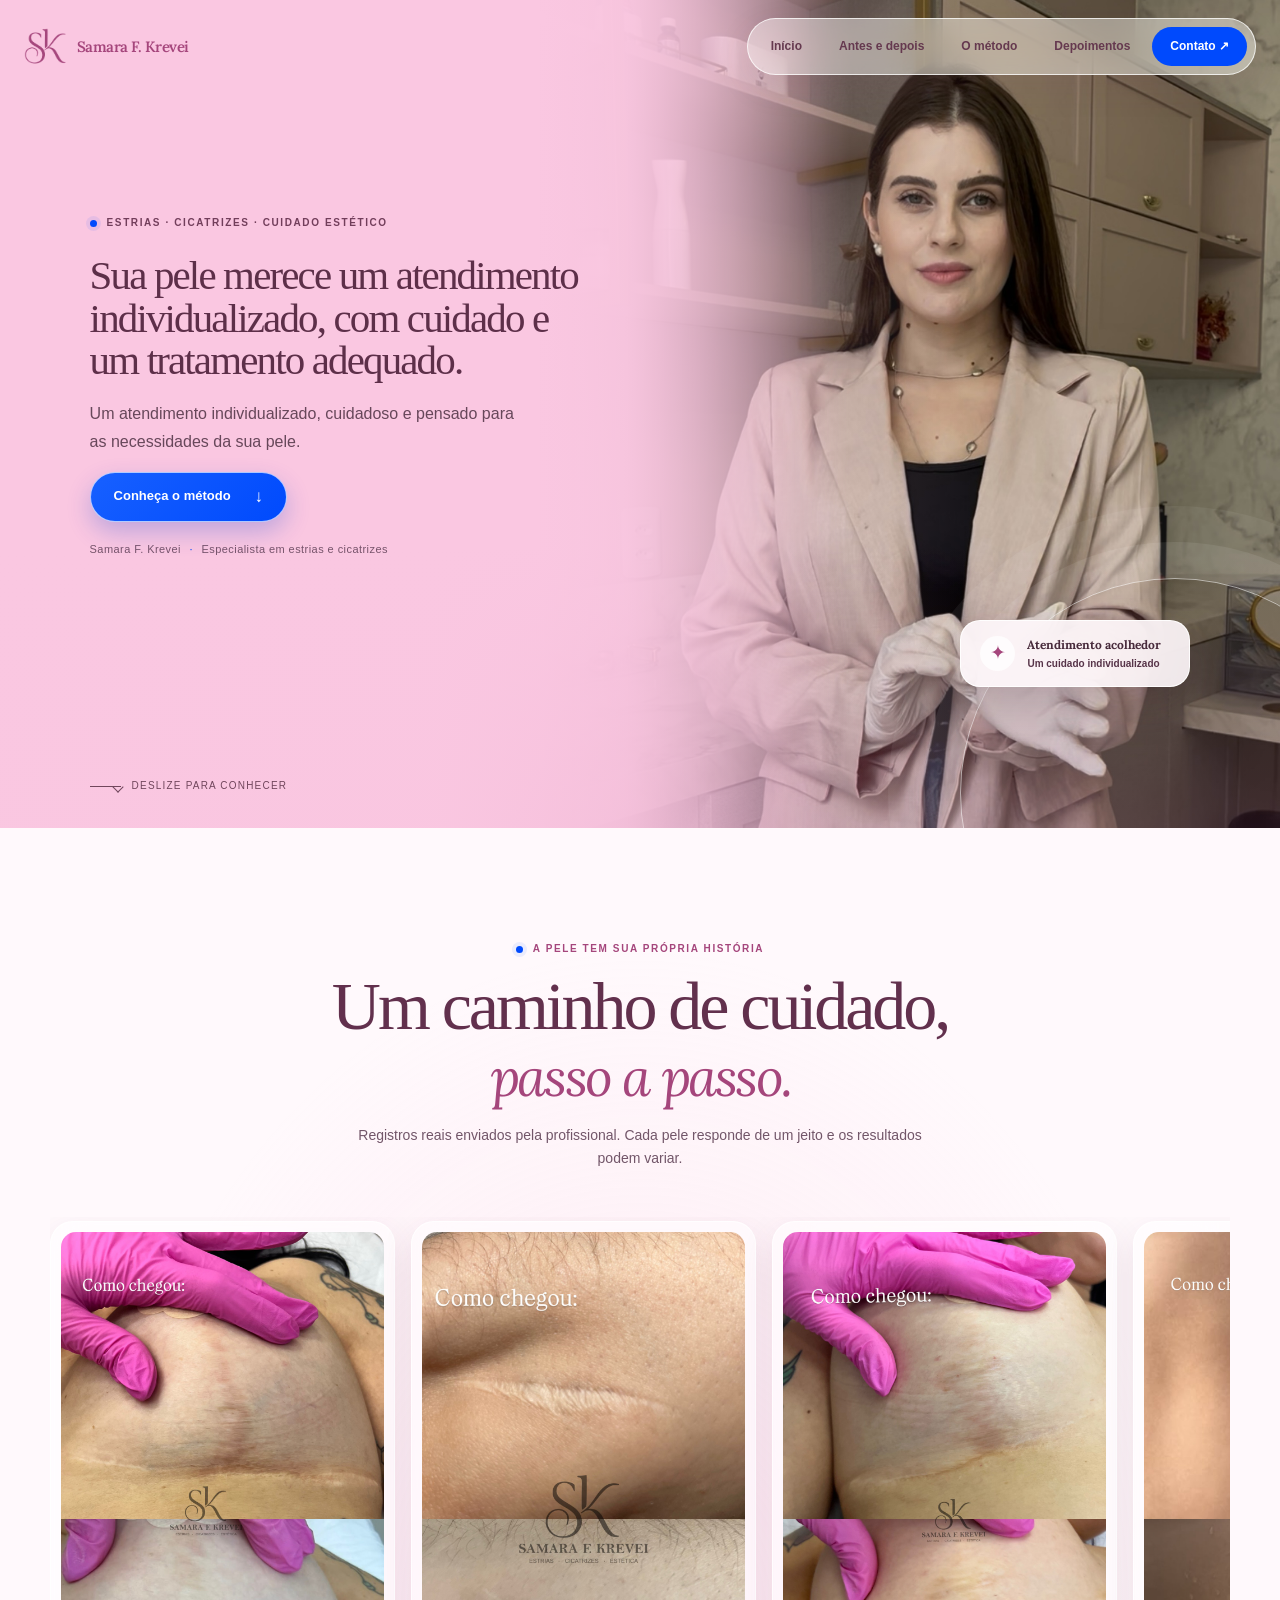
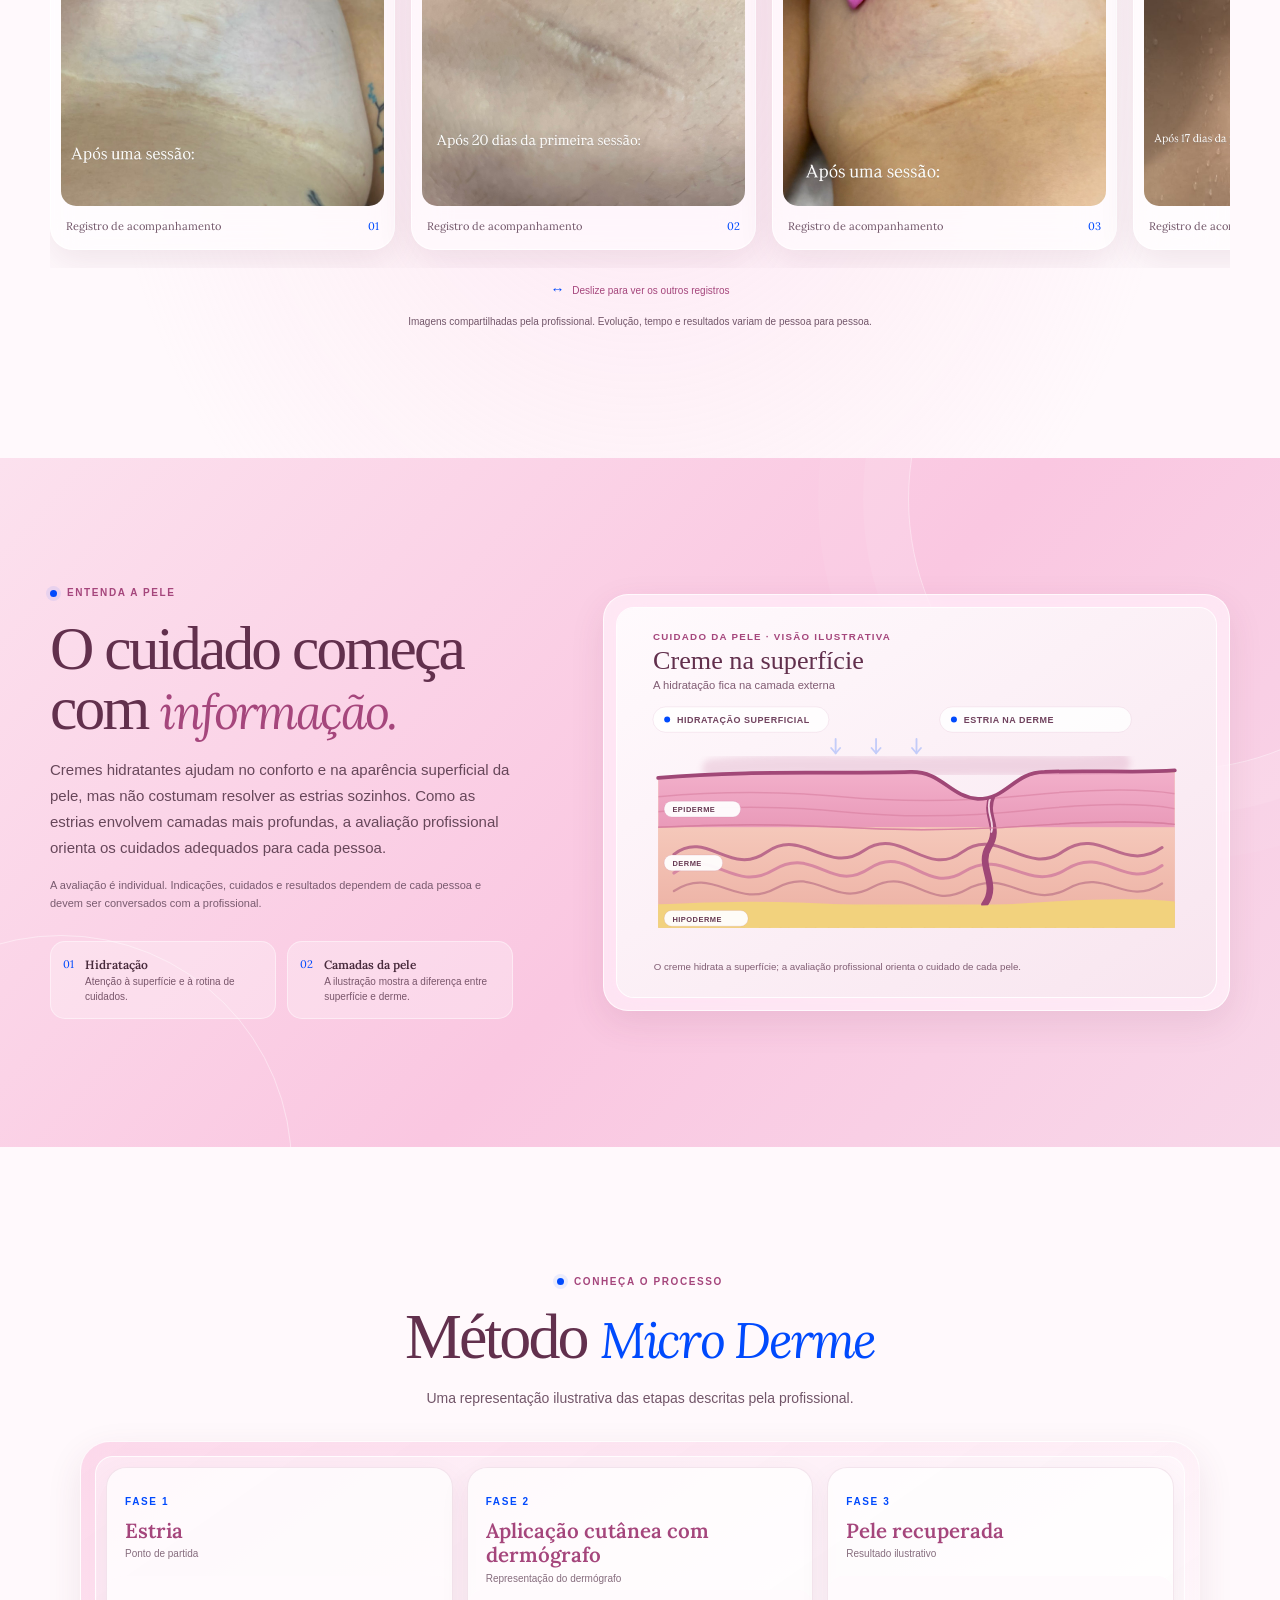
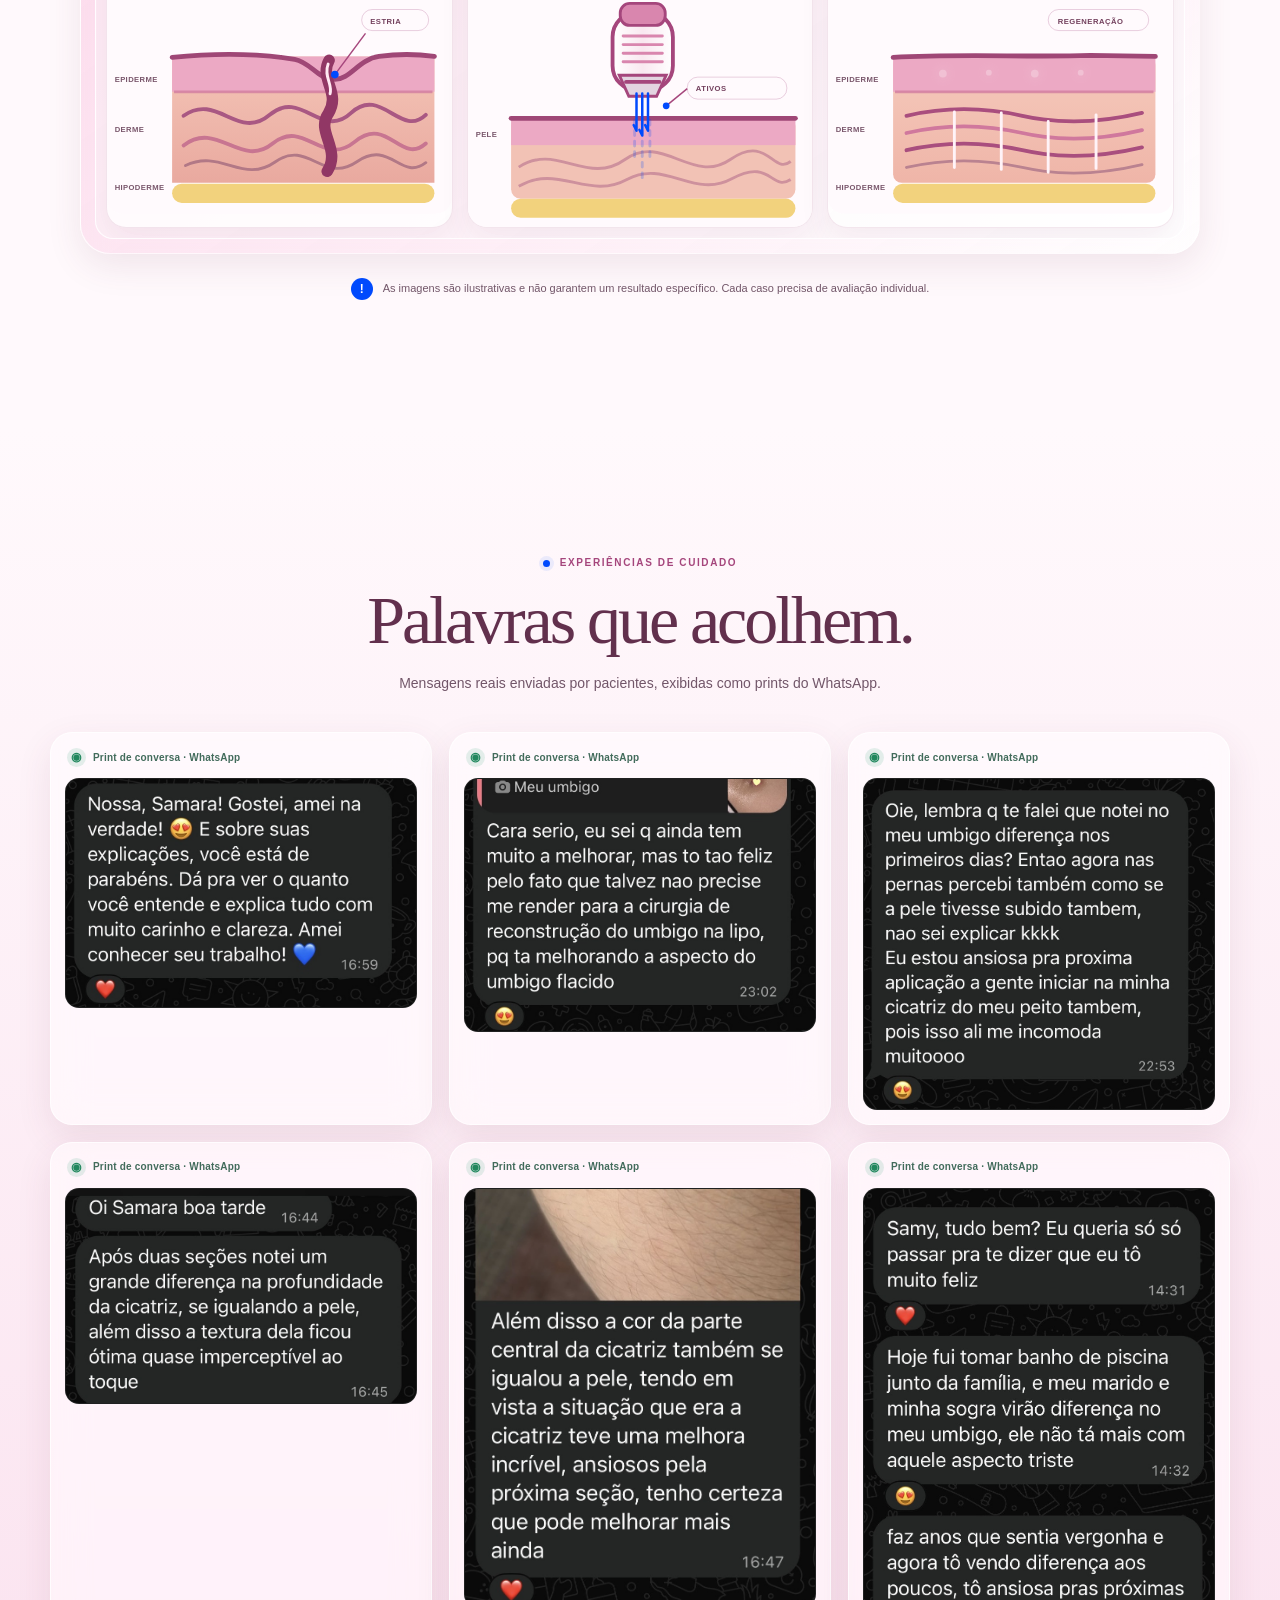
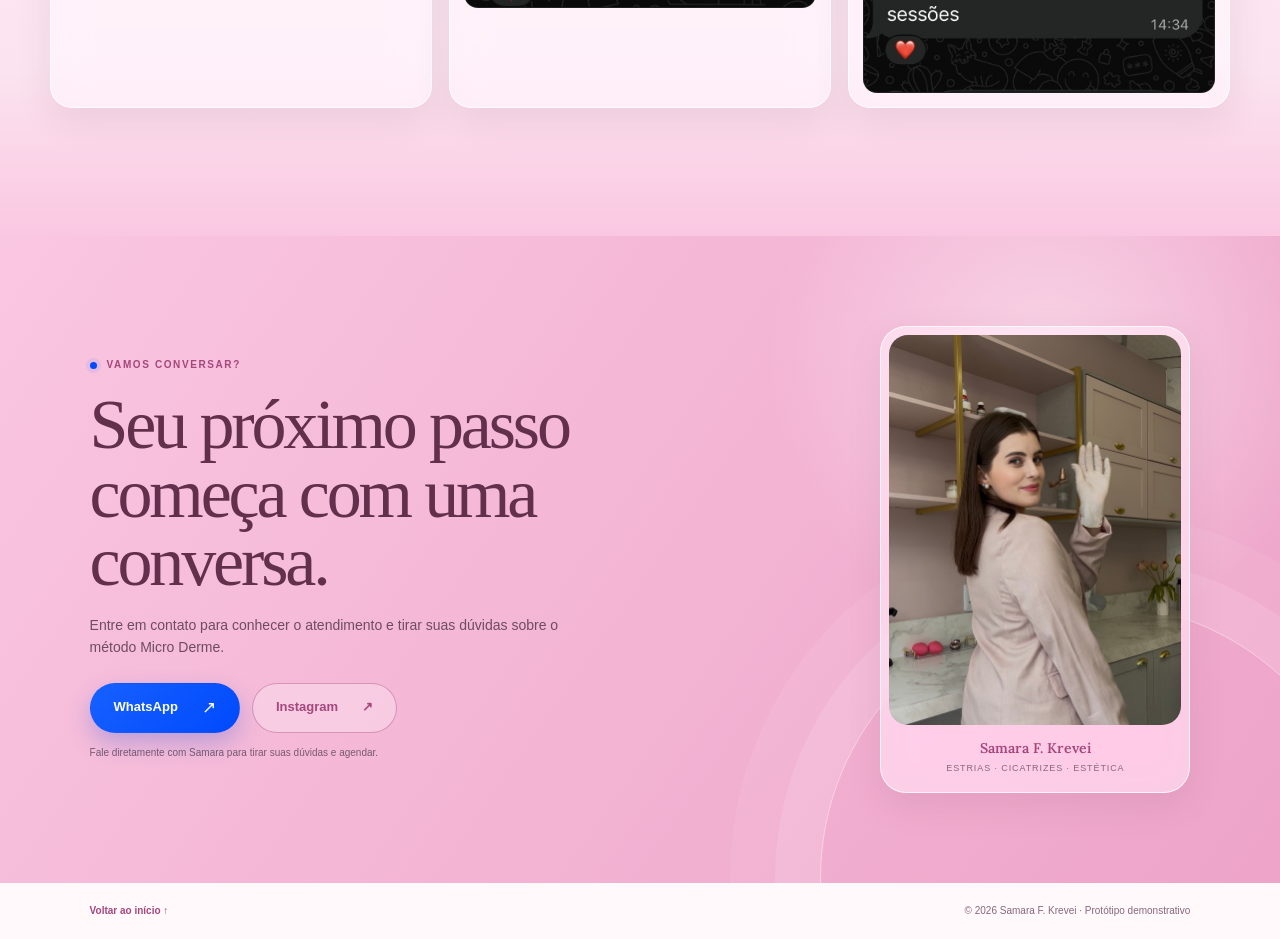
==== commit 2646e49d: "Update stage heading for FASE 2 section" ====
--- a/index.html
+++ b/index.html
@@ -165,7 +165,7 @@
               </svg>
             </article>
             <article class="method-stage stage-two">
-              <header class="stage-heading"><span>FASE 2</span><h3>Microagulhamento e ativos</h3><p>Representação do dermógrafo</p></header>
+              <header class="stage-heading"><span>FASE 2</span><h3>Aplicação cutânea com dermógrafo</h3><p>Representação do dermógrafo</p></header>
               <svg class="stage-art" viewBox="0 0 360 248" role="img" aria-label="Dermógrafo com a agulha em movimento e gotas de ativos descendo em microcanais">
                 <defs><linearGradient id="stage2-device" x1="0" x2="1"><stop stop-color="#fff"/><stop offset=".5" stop-color="#f9e8f0"/><stop offset="1" stop-color="#fff"/></linearGradient></defs>
                 <rect width="360" height="248" rx="16" fill="#fffafd"/>
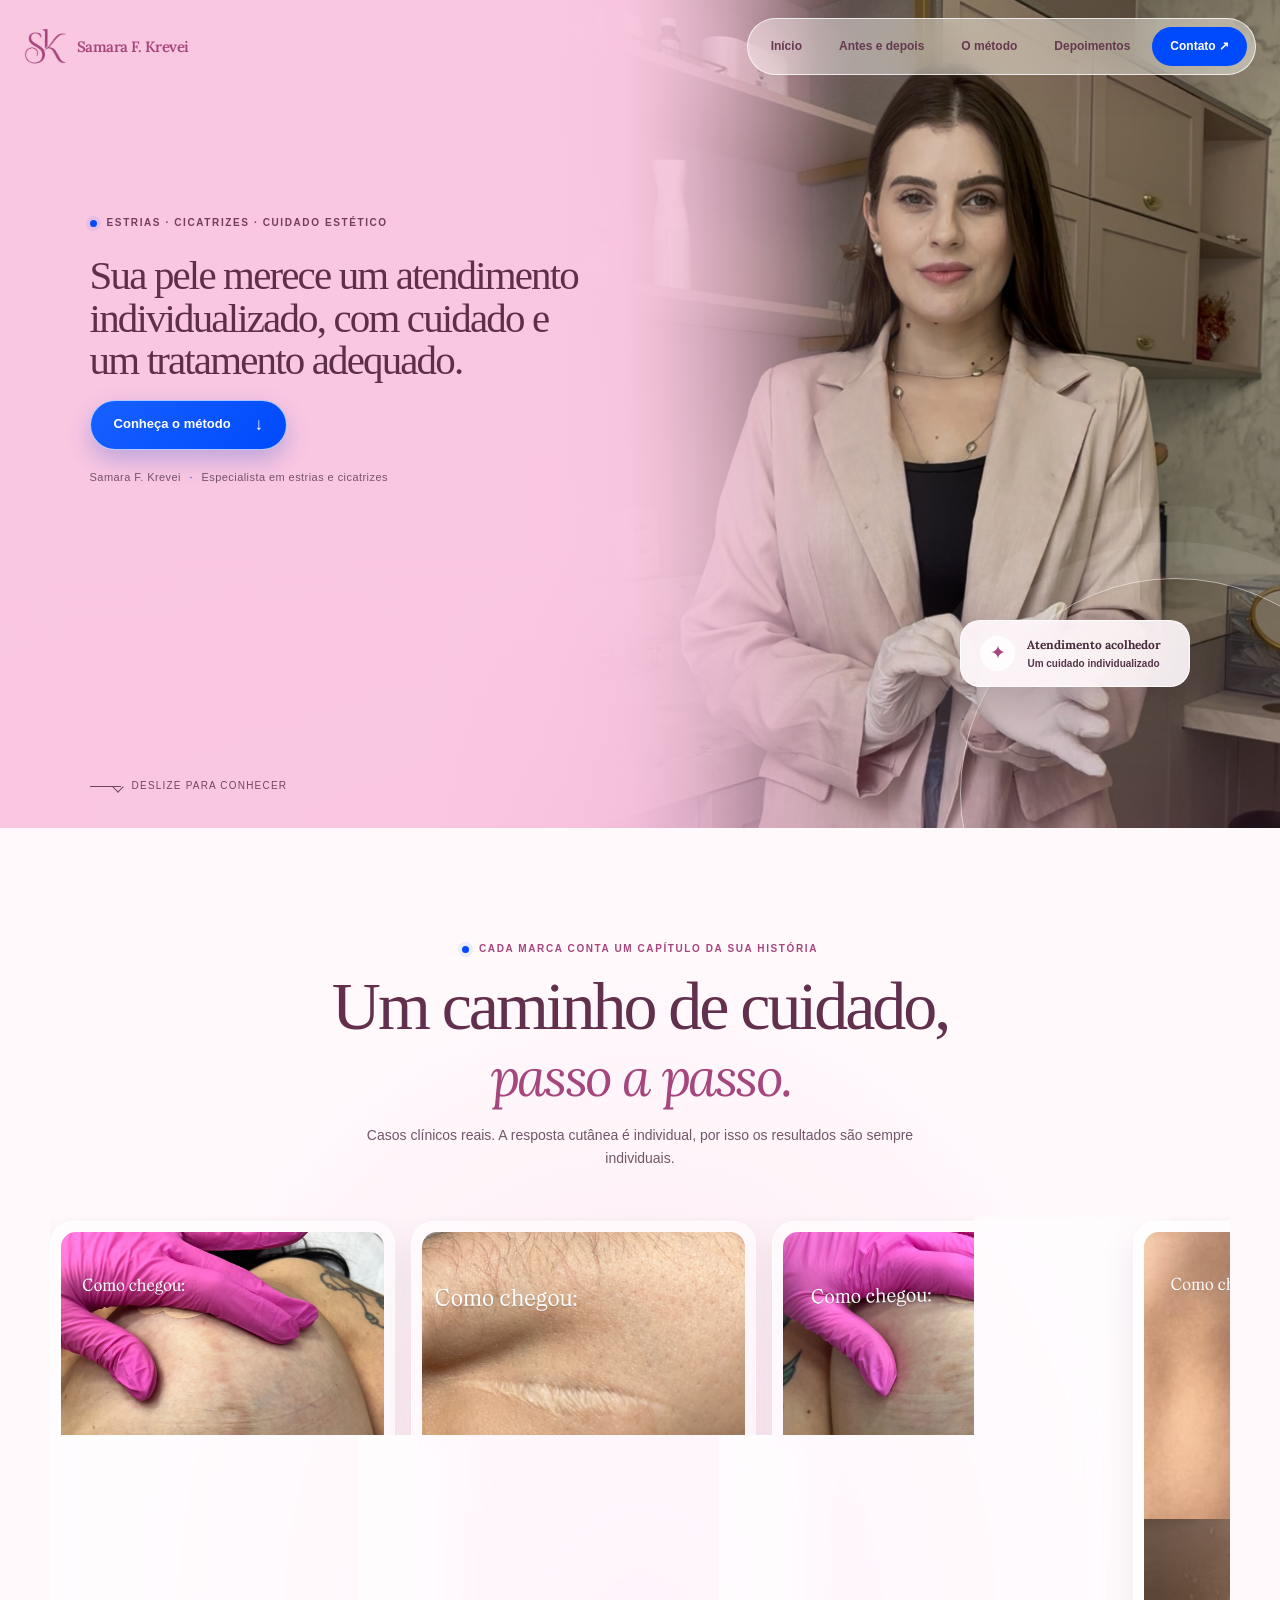
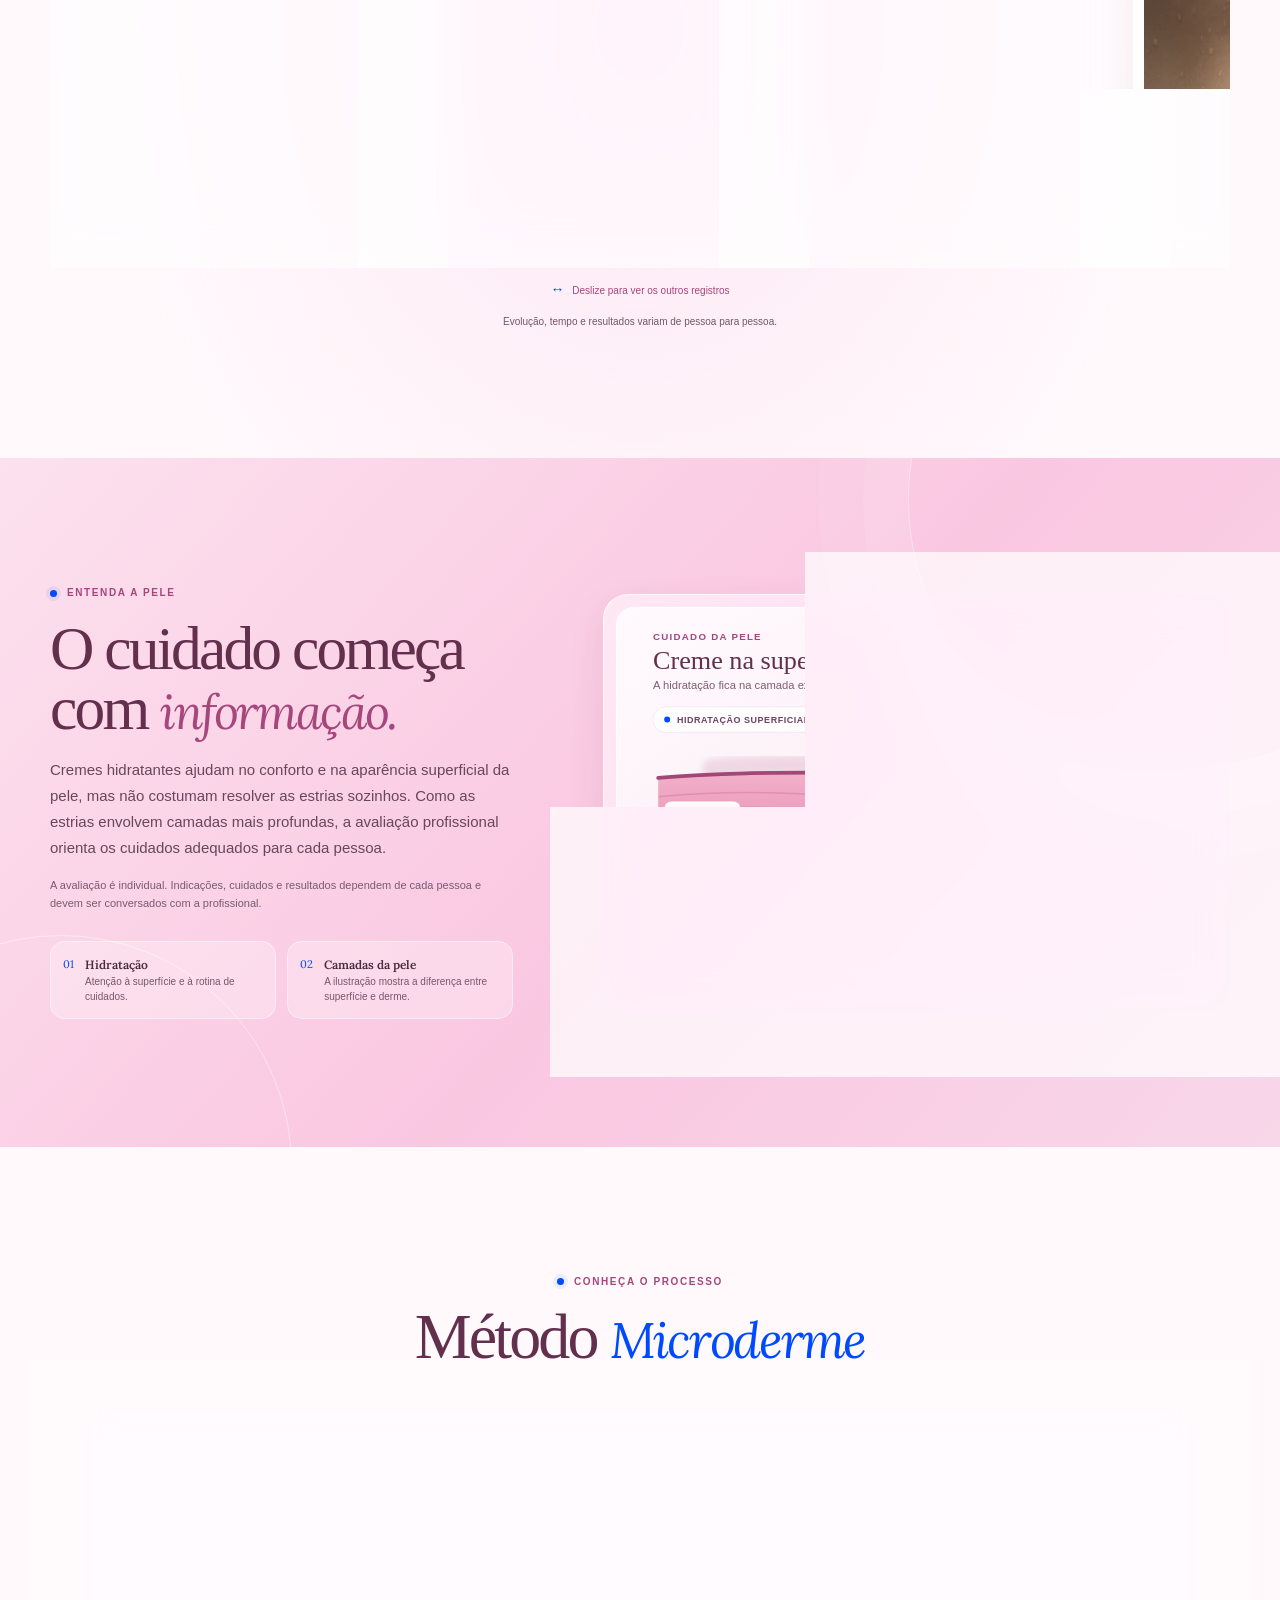
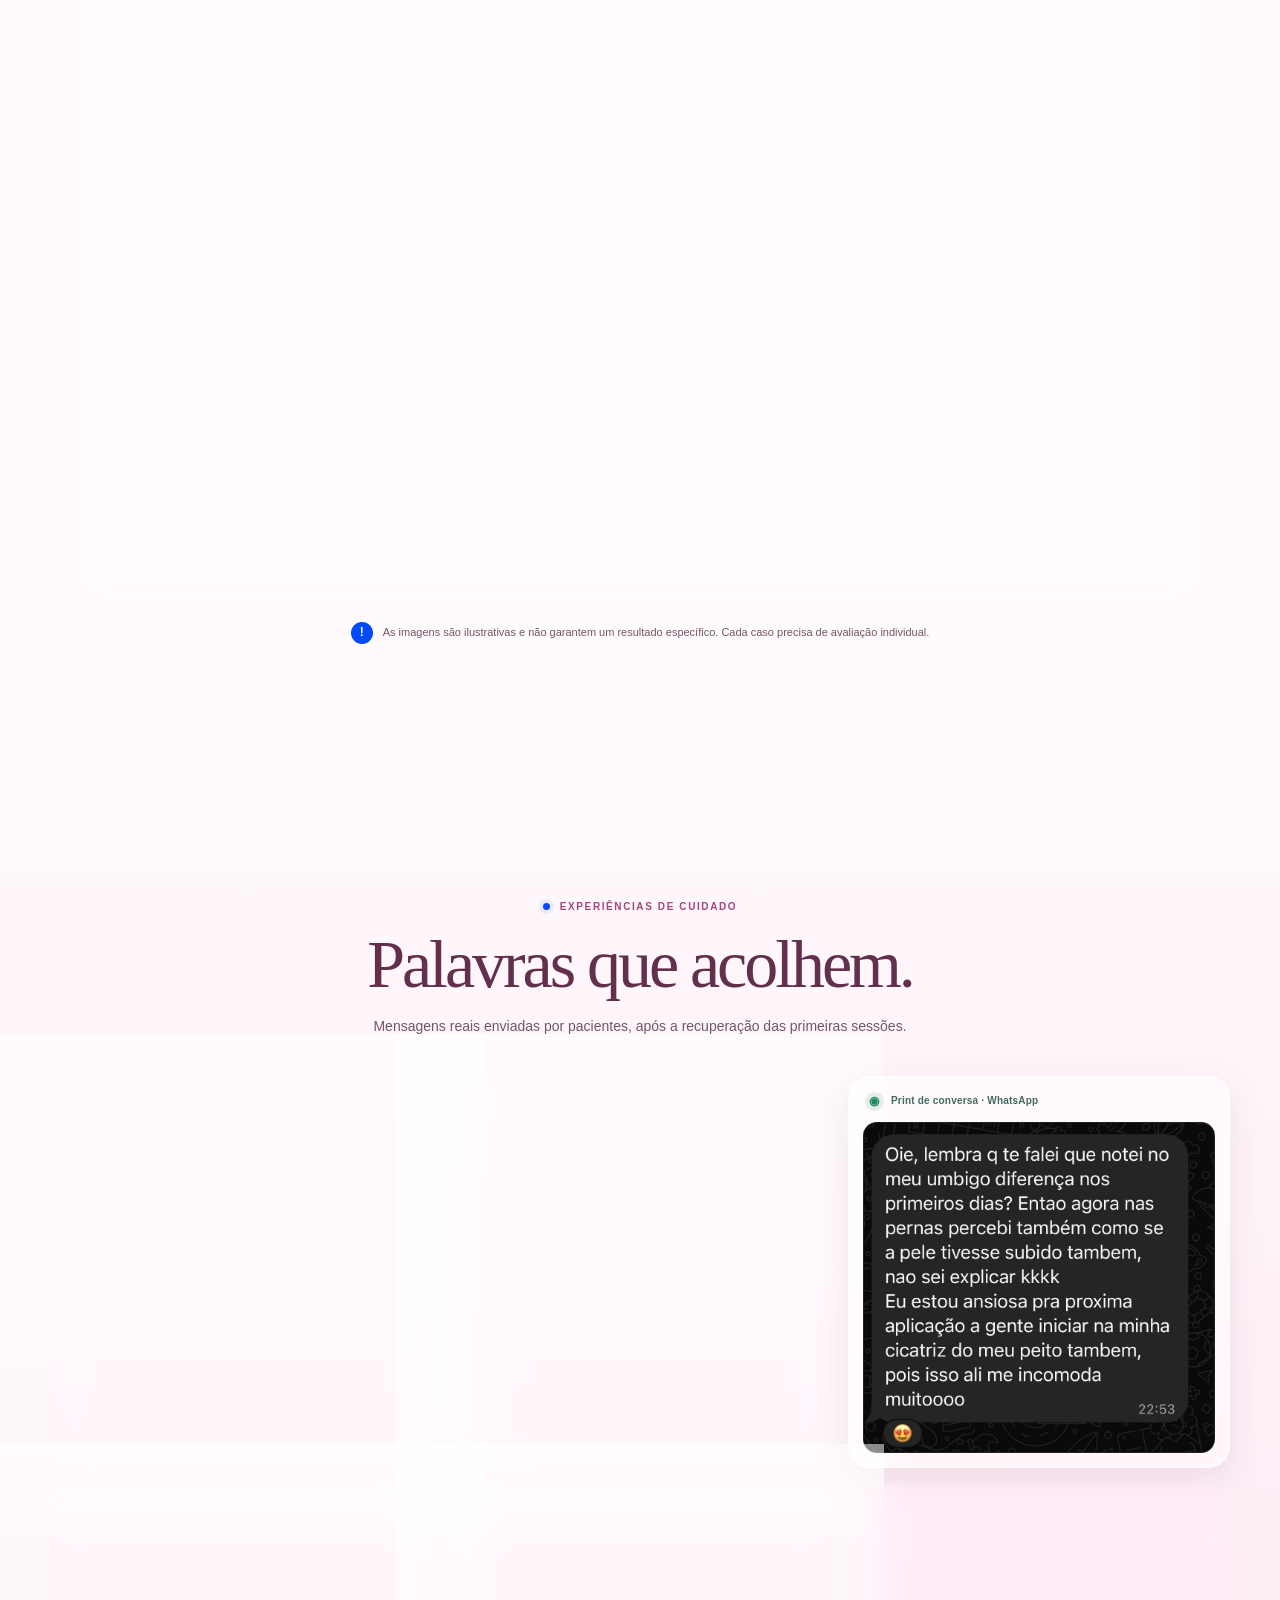
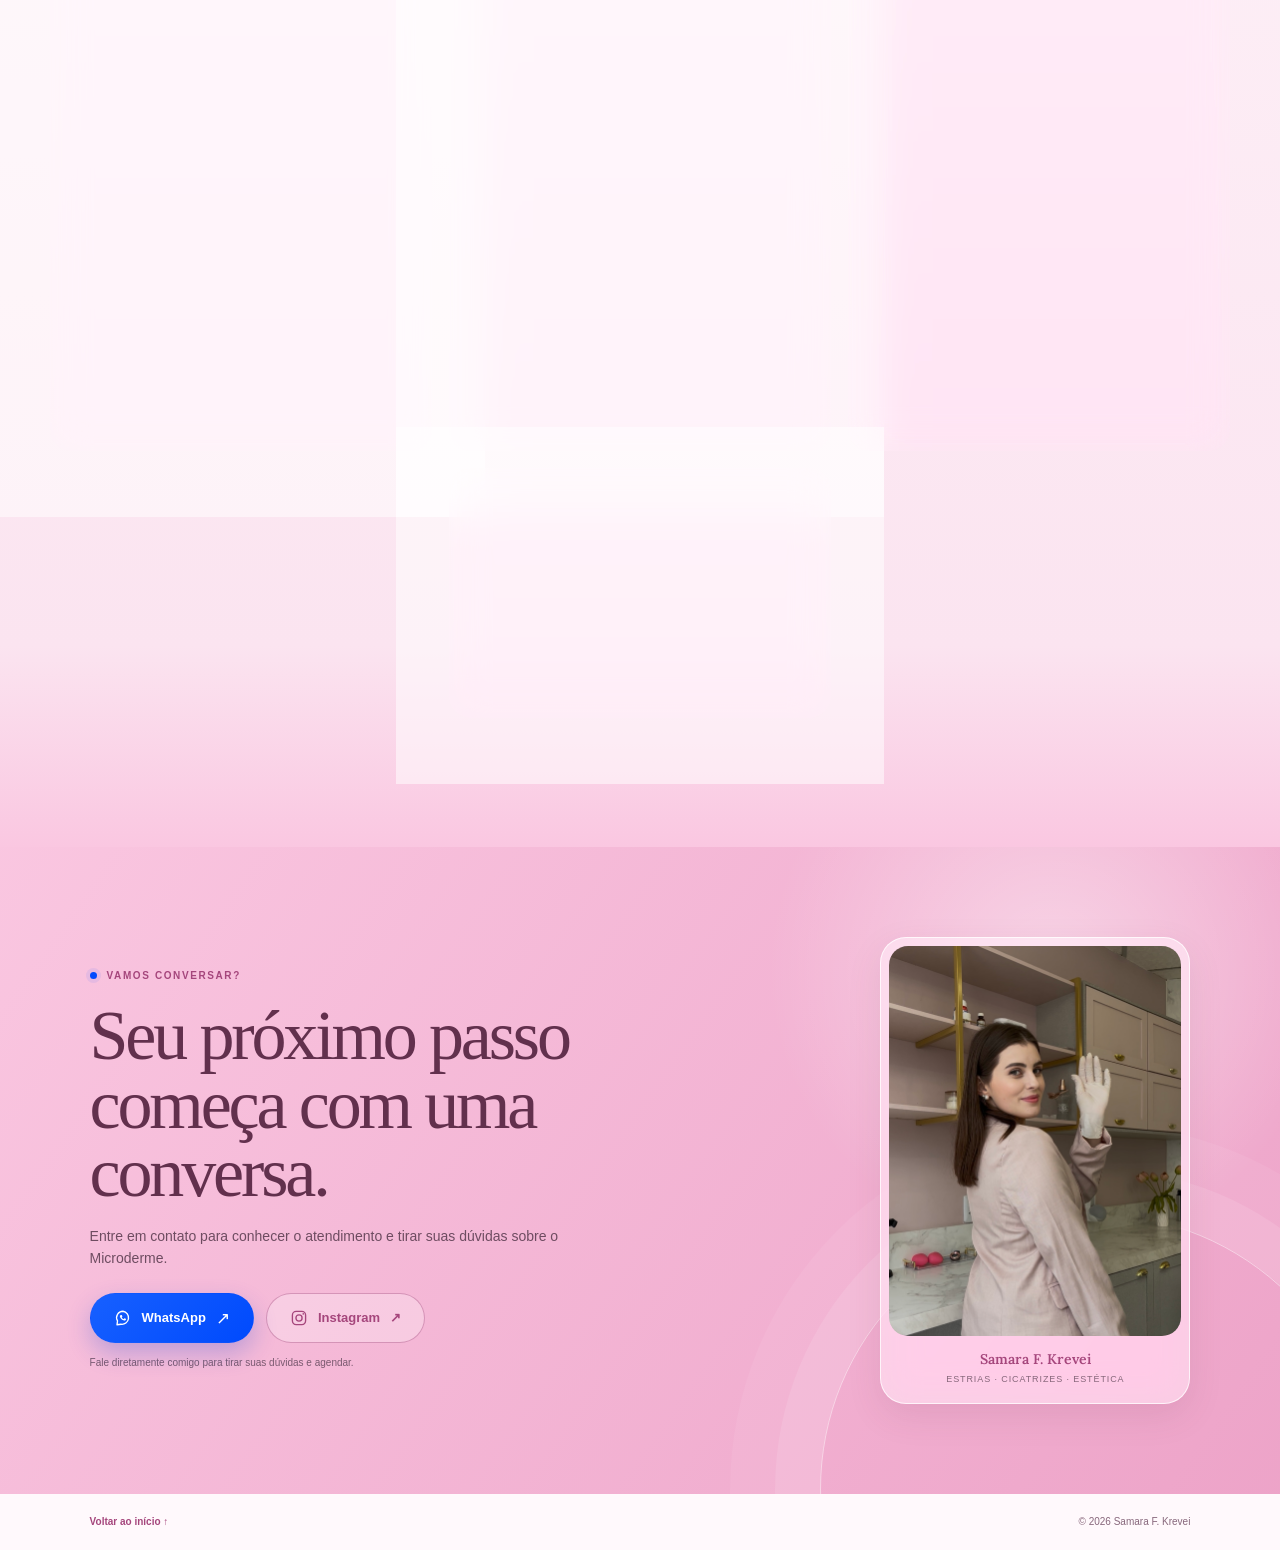
==== commit 659e9acc: "Add files via upload" ====
--- a/index.html
+++ b/index.html
@@ -4,8 +4,8 @@
     <meta charset="utf-8" />
     <meta name="viewport" content="width=device-width, initial-scale=1" />
     <meta name="theme-color" content="#fac7e1" />
-    <meta name="description" content="Conheça o cuidado estético para estrias e cicatrizes com o método Micro Derme, com Samara F. Krevei." />
-    <title>Samara F. Krevei | Micro Derme</title>
+    <meta name="description" content="Conheça o cuidado estético para estrias e cicatrizes com o método Microderme, com Samara F. Krevei." />
+    <title>Samara F. Krevei | Microderme</title>
     <link rel="preconnect" href="https://fonts.googleapis.com" />
     <link rel="preconnect" href="https://fonts.gstatic.com" crossorigin />
     <link href="https://fonts.googleapis.com/css2?family=Lora:wght@400;500;600&display=swap" rel="stylesheet" />
@@ -41,7 +41,6 @@
             <span class="hero-title-tablet">Sua pele merece um atendimento<br>individualizado, com cuidado<br>e um tratamento adequado.</span>
             <span class="hero-title-mobile">Sua pele merece um atendimento<br>individualizado, com cuidado<br>e um tratamento adequado.</span>
           </h1>
-          <p class="hero-copy">Um atendimento individualizado, cuidadoso e pensado para as necessidades da sua pele.</p>
           <a class="button button-primary glass-float" href="#metodo">Conheça o método <span aria-hidden="true">↓</span></a>
           <p class="hero-note">Samara F. Krevei <span>·</span> Especialista em estrias e cicatrizes</p>
         </div>
@@ -55,9 +54,9 @@
 
       <section class="section results-section" id="resultados">
         <div class="section-heading reveal">
-          <p class="eyebrow"><span class="eyebrow-dot"></span> A pele tem sua própria história</p>
+          <p class="eyebrow"><span class="eyebrow-dot"></span> Cada marca conta um capítulo da sua história</p>
           <h2>Um caminho de cuidado, <em>passo a passo.</em></h2>
-          <p>Registros reais enviados pela profissional. Cada pele responde de um jeito e os resultados podem variar.</p>
+          <p>Casos clínicos reais. A resposta cutânea é individual, por isso os resultados são sempre individuais.</p>
         </div>
         <div class="results-track-wrap reveal" data-delay="100">
           <div class="results-track" aria-label="Registros de antes e depois">
@@ -68,7 +67,7 @@
             <figure class="result-card glass"><img src="assets/antes-depois-05.jpg" alt="Foto comparativa da pele antes e depois de uma sessão, registro 5" loading="lazy" /><figcaption>Registro de acompanhamento <span>05</span></figcaption></figure>
           </div>
           <p class="results-scroll-hint"><span aria-hidden="true">↔</span> Deslize para ver os outros registros</p>
-          <p class="results-disclaimer">Imagens compartilhadas pela profissional. Evolução, tempo e resultados variam de pessoa para pessoa.</p>
+          <p class="results-disclaimer">Evolução, tempo e resultados variam de pessoa para pessoa.</p>
         </div>
       </section>
 
@@ -96,7 +95,7 @@
                   <clipPath id="skin-window"><path d="M55 227 C175 216 294 222 392 219 C434 218 444 252 482 255 C522 255 529 220 571 219 C633 216 694 221 745 217 V427 H55Z"/></clipPath>
                 </defs>
                 <rect width="800" height="520" rx="22" fill="url(#cream-bg)"/>
-                <text class="diagram-kicker" x="48" y="43">CUIDADO DA PELE · VISÃO ILUSTRATIVA</text>
+                <text class="diagram-kicker" x="48" y="43">CUIDADO DA PELE</text>
                 <text class="diagram-heading" x="48" y="82">Creme na superfície</text>
                 <text class="diagram-subheading" x="48" y="108">A hidratação fica na camada externa</text>
                 <g class="cream-callout callout-surface"><rect x="48" y="132" width="235" height="34" rx="17"/><circle cx="67" cy="149" r="4"/><text x="80" y="154">HIDRATAÇÃO SUPERFICIAL</text></g>
@@ -133,7 +132,7 @@
                   <ellipse class="cream-bead" cx="132" cy="207" rx="14" ry="10" fill="#fffafd" stroke="#e3a1c0" stroke-width="2"/>
                 </g>
                 <g class="surface-arrows" fill="none" stroke="#004afd" stroke-width="2.5" stroke-linecap="round"><path d="M292 175 V194"/><path d="M292 194 L286 187 M292 194 L298 187"/><path d="M346 175 V194"/><path d="M346 194 L340 187 M346 194 L352 187"/><path d="M400 175 V194"/><path d="M400 194 L394 187 M400 194 L406 187"/></g>
-                <text class="diagram-caption" x="49" y="483">O creme hidrata a superfície; a avaliação profissional orienta o cuidado de cada pele.</text>
+                <text class="diagram-caption" x="49" y="483">O creme hidrata apenas a superfície; o Microderme pode estimular a renovação da derme. A resposta varia para cada pessoa.</text>
               </svg>
             </div>
           </figure>
@@ -143,8 +142,7 @@
       <section class="section method-section" id="metodo">
         <div class="method-heading reveal">
           <p class="eyebrow"><span class="eyebrow-dot"></span> Conheça o processo</p>
-          <h2>Método <em>Micro Derme</em></h2>
-          <p>Uma representação ilustrativa das etapas descritas pela profissional.</p>
+          <h2>Método <em>Microderme</em></h2>
         </div>
         <figure class="method-image-card glass reveal" data-delay="150">
           <div class="method-panels motion-scene">
@@ -164,42 +162,71 @@
                 <g class="stage-callout"><path d="M270 60 L238 103"/><circle cx="238" cy="103" r="4"/><rect x="266" y="35" width="70" height="22" rx="11"/><text x="275" y="50">ESTRIA</text></g>
               </svg>
             </article>
-            <article class="method-stage stage-two">
-              <header class="stage-heading"><span>FASE 2</span><h3>Aplicação cutânea com dermógrafo</h3><p>Representação do dermógrafo</p></header>
-              <svg class="stage-art" viewBox="0 0 360 248" role="img" aria-label="Dermógrafo com a agulha em movimento e gotas de ativos descendo em microcanais">
+                        <article class="method-stage stage-two">
+              <header class="stage-heading"><span>FASE 2</span><h3>Aplicação cutânea com dermógrafo</h3><p>Agulhas alcançam a derme</p></header>
+              <svg class="stage-art" viewBox="0 0 360 248" role="img" aria-label="Dermógrafo com agulhas animadas alcançando a derme e ativos seguindo pelos microcanais">
                 <defs><linearGradient id="stage2-device" x1="0" x2="1"><stop stop-color="#fff"/><stop offset=".5" stop-color="#f9e8f0"/><stop offset="1" stop-color="#fff"/></linearGradient></defs>
                 <rect width="360" height="248" rx="16" fill="#fffafd"/>
-                <text class="layer-label" x="8" y="154">PELE</text>
-                <rect x="45" y="132" width="297" height="86" rx="10" fill="#f2c2b5"/><rect x="45" y="132" width="297" height="30" fill="#eca9c4"/>
-                <path d="M45 134 H342" stroke="#9f4776" stroke-width="5" stroke-linecap="round"/>
-                <path d="M53 185 C92 159 125 205 164 177 S235 204 274 177 S319 194 337 179 M53 205 C94 181 126 220 166 198 S236 219 276 197 S317 211 337 198" fill="none" stroke="#b9738e" stroke-width="3" opacity=".62"/>
-                <g class="microchannels" fill="none" stroke="#004afd" stroke-width="3" stroke-dasharray="5 6" stroke-linecap="round"><path d="M174 136 V180"/><path d="M182 136 V197"/><path d="M190 136 V180"/></g>
+                <text class="layer-label" x="5" y="147">EPIDERME</text><text class="layer-label" x="5" y="190">DERME</text><text class="layer-label" x="5" y="230">HIPODERME</text>
+                <rect x="68" y="132" width="274" height="86" rx="9" fill="#f2c2b5"/><rect x="68" y="132" width="274" height="26" fill="#eca9c4"/>
+                <path d="M68 134 H342" stroke="#9f4776" stroke-width="5" stroke-linecap="round"/><path d="M70 158 H340" stroke="#d27da0" stroke-width="2.5" opacity=".8"/>
+                <path d="M80 178 C115 157 141 198 174 176 S229 195 261 174 S312 191 330 176 M80 202 C115 181 141 218 174 200 S229 216 261 199 S312 213 330 200" fill="none" stroke="#b9738e" stroke-width="3" opacity=".62"/>
+                <g class="microchannels" fill="none" stroke="#004afd" stroke-width="2.5" stroke-dasharray="5 6" stroke-linecap="round"><path d="M174 136 V188"/><path d="M182 136 V198"/><path d="M190 136 V188"/></g>
                 <g class="dermograph-device">
                   <rect x="151" y="23" width="63" height="82" rx="26" fill="url(#stage2-device)" stroke="#a5467c" stroke-width="4"/>
                   <rect x="159" y="14" width="47" height="23" rx="10" fill="#d986ae" stroke="#a5467c" stroke-width="3"/>
                   <path d="M162 48 H203 M162 57 H203 M162 66 H203 M162 75 H203" stroke="#d986ae" stroke-width="3" stroke-linecap="round"/>
-                  <path d="M158 89 H207 L197 111 H168Z" fill="#e3d4e0" stroke="#a5467c" stroke-width="3"/>
-                  <path d="M165 96 H200" stroke="#a5467c" stroke-width="4" stroke-linecap="round"/>
+                  <path d="M158 89 H207 L197 111 H168Z" fill="#e3d4e0" stroke="#a5467c" stroke-width="3"/><path d="M165 96 H200" stroke="#a5467c" stroke-width="4" stroke-linecap="round"/>
                 </g>
-                <g class="needle-only" fill="none" stroke="#004afd" stroke-width="2.6" stroke-linecap="round" stroke-linejoin="round"><path d="M176 108 V141 L176 147 L173 141"/><path d="M182 108 V146 L182 152 L179 146"/><path d="M188 108 V141 L188 147 L185 141"/></g>
+                <g class="needle-only" fill="none" stroke="#004afd" stroke-width="2.6" stroke-linecap="round" stroke-linejoin="round"><path d="M176 108 V170 L176 180 L173 170"/><path d="M182 108 V178 L182 188 L179 178"/><path d="M188 108 V170 L188 180 L185 170"/></g>
                 <g class="active-drops"><path d="M163 113 C154 126 157 133 163 133 C170 133 172 126 163 113Z" fill="#2c76ff"/><path d="M201 116 C192 129 195 136 201 136 C208 136 210 129 201 116Z" fill="#83b2ff"/></g>
-                <rect x="45" y="218" width="297" height="20" rx="10" fill="#f2d27d"/>
+                <rect x="68" y="218" width="274" height="20" rx="10" fill="#f2d27d"/>
                 <g class="stage-callout"><rect x="229" y="91" width="104" height="23" rx="11"/><text x="238" y="106">ATIVOS</text><path d="M229 103 L207 121"/><circle cx="207" cy="121" r="3.5"/></g>
               </svg>
             </article>
             <article class="method-stage stage-three">
-              <header class="stage-heading"><span>FASE 3</span><h3>Pele recuperada</h3><p>Resultado ilustrativo</p></header>
-              <svg class="stage-art" viewBox="0 0 360 248" role="img" aria-label="Corte ilustrativo da pele em recuperação com fibras de colágeno organizadas">
-                <defs><linearGradient id="stage3-dermis" x1="0" x2="0" y1="0" y2="1"><stop stop-color="#f5cabc"/><stop offset="1" stop-color="#efb5a8"/></linearGradient></defs>
+              <header class="stage-heading"><span>FASE 3</span><h3>Recuperação da pele</h3><p>Resposta após a aplicação</p></header>
+              <svg class="stage-art" viewBox="0 0 360 248" role="img" aria-label="Ilustração educativa da pele em recuperação após microagulhamento, com vermelhidão e fibras dérmicas desorganizadas">
+                <defs><linearGradient id="stage3-dermis" x1="0" x2="0" y1="0" y2="1"><stop stop-color="#f4b9ad"/><stop offset="1" stop-color="#eaa99e"/></linearGradient></defs>
                 <rect width="360" height="248" rx="16" fill="#fffafd"/>
                 <text class="layer-label" x="8" y="111">EPIDERME</text><text class="layer-label" x="8" y="163">DERME</text><text class="layer-label" x="8" y="224">HIPODERME</text>
-                <rect x="68" y="84" width="274" height="132" rx="9" fill="url(#stage3-dermis)"/><rect x="68" y="84" width="274" height="37" fill="#eca9c4"/>
-                <path d="M68 85 C139 81 206 85 274 83 T342 84" fill="none" stroke="#9f4776" stroke-width="5" stroke-linecap="round"/>
+                <rect x="68" y="84" width="274" height="132" rx="9" fill="url(#stage3-dermis)"/><rect x="68" y="84" width="274" height="37" fill="#e99ab9"/>
+                <path d="M68 86 C116 79 148 88 184 84 S248 89 276 83 S319 89 342 84" fill="none" stroke="#9f4776" stroke-width="5" stroke-linecap="round"/>
                 <path d="M70 121 H340" stroke="#d27da0" stroke-width="3" opacity=".8"/>
+                <g class="wounded-tissue" fill="none" stroke-linecap="round"><path d="M82 145 C111 124 143 170 170 144 S219 166 247 143 S302 168 328 143" stroke="#a95883" stroke-width="4"/><path d="M82 175 C115 148 140 197 176 173 S224 198 258 172 S305 194 328 174" stroke="#cf6886" stroke-width="4"/><path d="M82 199 C116 179 145 215 179 193 S230 216 265 193 S307 211 328 194" stroke="#b27886" stroke-width="3"/></g>
+                <g class="wound-marks" stroke="#a5467c" stroke-linecap="round"><path d="M122 86 V96" stroke-width="2"/><path d="M168 85 V94" stroke-width="2"/><path d="M214 86 V97" stroke-width="2"/><path d="M260 85 V94" stroke-width="2"/><circle cx="122" cy="100" r="3" fill="#cf6886"/><circle cx="168" cy="98" r="2.5" fill="#cf6886"/><circle cx="214" cy="101" r="3" fill="#cf6886"/><circle cx="260" cy="98" r="2.5" fill="#cf6886"/></g>
+                <rect x="68" y="217" width="274" height="20" rx="10" fill="#f2d27d"/>
+                <g class="stage-callout"><rect x="214" y="35" width="121" height="22" rx="11"/><text x="224" y="50">PELE EM REPARO</text></g>
+              </svg>
+            </article>
+            <article class="method-stage stage-four">
+              <header class="stage-heading"><span>FASE 4</span><h3>Cremes e iluminadores</h3><p>Cuidados da etapa final</p></header>
+              <svg class="stage-art" viewBox="0 0 360 248" role="img" aria-label="Aplicação ilustrativa de creme e produtos iluminadores sobre a superfície da pele">
+                <defs><linearGradient id="stage4-dermis" x1="0" x2="0" y1="0" y2="1"><stop stop-color="#f5cabc"/><stop offset="1" stop-color="#efb5a8"/></linearGradient><linearGradient id="stage4-cream" x1="0" x2="0" y1="0" y2="1"><stop stop-color="#fff"/><stop offset="1" stop-color="#efb7d1"/></linearGradient></defs>
+                <rect width="360" height="248" rx="16" fill="#fffafd"/>
+                <text class="layer-label" x="8" y="111">EPIDERME</text><text class="layer-label" x="8" y="163">DERME</text><text class="layer-label" x="8" y="224">HIPODERME</text>
+                <rect x="68" y="84" width="274" height="132" rx="9" fill="url(#stage4-dermis)"/><rect x="68" y="84" width="274" height="37" fill="#eca9c4"/>
+                <path d="M68 85 C139 81 206 85 274 83 T342 84" fill="none" stroke="#9f4776" stroke-width="5" stroke-linecap="round"/><path d="M70 121 H340" stroke="#d27da0" stroke-width="3" opacity=".8"/>
+                <g class="aftercare-film"><path d="M93 82 C145 75 188 82 226 79" fill="none" stroke="url(#stage4-cream)" stroke-width="15" stroke-linecap="round"/><path d="M99 79 C150 73 190 79 220 76" fill="none" stroke="#fff" stroke-width="2.5" stroke-linecap="round"/></g>
+                <g class="aftercare-glints" fill="#fff" stroke="#d987ad" stroke-width="1"><path d="M108 65 L111 72 L118 75 L111 78 L108 85 L105 78 L98 75 L105 72Z"/><path d="M235 64 L238 70 L244 73 L238 76 L235 82 L232 76 L226 73 L232 70Z"/><circle cx="182" cy="67" r="3"/></g>
+                <g class="aftercare-drops" fill="#d986ae"><path d="M155 83 C148 94 150 100 155 100 C161 100 162 94 155 83Z"/><path d="M188 82 C181 93 183 99 188 99 C194 99 195 93 188 82Z"/></g>
+                <g class="stage-product"><rect x="269" y="35" width="45" height="40" rx="9" fill="#fff" stroke="#a5467c" stroke-width="2"/><rect x="265" y="29" width="53" height="9" rx="4" fill="#d986ae"/><text x="291" y="60" text-anchor="middle" class="product-label">CREME</text></g>
+                <g class="organized-fibers" fill="none" stroke-linecap="round"><path d="M82 146 C125 136 163 137 203 146 S282 154 328 143" stroke="#a94e7e" stroke-width="4"/><path d="M82 164 C125 154 163 155 203 164 S282 172 328 161" stroke="#d0789d" stroke-width="4"/><path d="M82 182 C125 172 163 173 203 182 S282 190 328 179" stroke="#a94e7e" stroke-width="4"/><path d="M82 200 C125 190 163 191 203 200 S282 208 328 197" stroke="#ba8290" stroke-width="3"/></g>
+                <rect x="68" y="217" width="274" height="20" rx="10" fill="#f2d27d"/>
+              </svg>
+            </article>
+            <article class="method-stage stage-five">
+              <header class="stage-heading"><span>FASE 5</span><h3>Pele recuperada</h3><p>Etapa final ilustrativa</p></header>
+              <svg class="stage-art" viewBox="0 0 360 248" role="img" aria-label="Corte ilustrativo da pele recuperada com superfície lisa e fibras organizadas na derme">
+                <defs><linearGradient id="stage5-dermis" x1="0" x2="0" y1="0" y2="1"><stop stop-color="#f5cabc"/><stop offset="1" stop-color="#efb5a8"/></linearGradient></defs>
+                <rect width="360" height="248" rx="16" fill="#fffafd"/>
+                <text class="layer-label" x="8" y="111">EPIDERME</text><text class="layer-label" x="8" y="163">DERME</text><text class="layer-label" x="8" y="224">HIPODERME</text>
+                <rect x="68" y="84" width="274" height="132" rx="9" fill="url(#stage5-dermis)"/><rect x="68" y="84" width="274" height="37" fill="#eca9c4"/>
+                <path d="M68 85 C139 81 206 85 274 83 T342 84" fill="none" stroke="#9f4776" stroke-width="5" stroke-linecap="round"/><path d="M70 121 H340" stroke="#d27da0" stroke-width="3" opacity=".8"/>
                 <g class="organized-fibers" fill="none" stroke-linecap="round"><path d="M82 146 C125 136 163 137 203 146 S282 154 328 143" stroke="#a94e7e" stroke-width="4"/><path d="M82 164 C125 154 163 155 203 164 S282 172 328 161" stroke="#d0789d" stroke-width="4"/><path d="M82 182 C125 172 163 173 203 182 S282 190 328 179" stroke="#a94e7e" stroke-width="4"/><path d="M82 200 C125 190 163 191 203 200 S282 208 328 197" stroke="#ba8290" stroke-width="3"/><path d="M132 142 V200 M181 143 V202 M230 152 V205 M280 145 V201" stroke="#fff3f8" stroke-width="3"/></g>
                 <g class="recovery-glow"><circle cx="120" cy="102" r="4"/><circle cx="168" cy="101" r="3"/><circle cx="216" cy="102" r="4"/><circle cx="264" cy="101" r="3"/></g>
                 <rect x="68" y="217" width="274" height="20" rx="10" fill="#f2d27d"/>
-                <g class="stage-callout"><rect x="230" y="35" width="105" height="22" rx="11"/><text x="240" y="50">REGENERAÇÃO</text></g>
+                <g class="stage-callout"><rect x="227" y="35" width="108" height="22" rx="11"/><text x="237" y="50">PELE RECUPERADA</text></g>
               </svg>
             </article>
           </div>
@@ -211,7 +238,7 @@
         <div class="section-heading reveal">
           <p class="eyebrow"><span class="eyebrow-dot"></span> Experiências de cuidado</p>
           <h2>Palavras que acolhem.</h2>
-          <p>Mensagens reais enviadas por pacientes, exibidas como prints do WhatsApp.</p>
+          <p>Mensagens reais enviadas por pacientes, após a recuperação das primeiras sessões.</p>
         </div>
         <div class="testimonial-grid">
           <article class="testimonial-card glass reveal" data-delay="0">
@@ -237,6 +264,10 @@
           <article class="testimonial-card glass reveal" data-delay="500">
             <div class="whatsapp-print-label"><span aria-hidden="true">◉</span> Print de conversa · WhatsApp</div>
             <img class="testimonial-print" src="assets/depoimento-whatsapp-06.jpg" alt="Print de conversa no WhatsApp com paciente compartilhando satisfação com a evolução percebida." loading="lazy" />
+          </article>
+          <article class="testimonial-card glass reveal" data-delay="600">
+            <div class="whatsapp-print-label"><span aria-hidden="true">◉</span> Print de conversa · WhatsApp</div>
+            <img class="testimonial-print" src="assets/depoimento-whatsapp-07.jpg" alt="Print de conversa no WhatsApp com paciente relatando que percebe diferença em poucas semanas." loading="lazy" />
           </article>
         </div>
       </section>
@@ -246,12 +277,12 @@
         <div class="contact-content reveal">
           <p class="eyebrow"><span class="eyebrow-dot"></span> Vamos conversar?</p>
           <h2>Seu próximo passo começa com uma conversa.</h2>
-          <p>Entre em contato para conhecer o atendimento e tirar suas dúvidas sobre o método Micro Derme.</p>
+          <p>Entre em contato para conhecer o atendimento e tirar suas dúvidas sobre o Microderme.</p>
           <div class="contact-actions">
-            <a class="button button-primary" href="https://wa.me/5547933849517?text=Ol%C3%A1%20Samara%2C%20tudo%20bem%3F%20gostaria%20de%20saber%20mais%20sobre%20o%20m%C3%A9todo%20Micro%20Derme%20e%20marcar%20uma%20sess%C3%A3o" target="_blank" rel="noopener noreferrer">WhatsApp <span aria-hidden="true">↗</span></a>
-            <a class="button button-outline" href="https://www.instagram.com/samarafk_tratamentoestrias/" target="_blank" rel="noopener noreferrer">Instagram <span aria-hidden="true">↗</span></a>
+            <a class="button button-primary" href="https://wa.me/5547933849517?text=Ol%C3%A1%20Samara%2C%20tudo%20bem%3F%20Gostaria%20de%20saber%20mais%20sobre%20o%20Microderme%20e%20marcar%20uma%20sess%C3%A3o." target="_blank" rel="noopener noreferrer"><svg class="social-icon" viewBox="0 0 24 24" aria-hidden="true"><path d="M12 3a8.5 8.5 0 0 0-7.3 12.9L4 21l5.3-.7A8.5 8.5 0 1 0 12 3Z" fill="none" stroke="currentColor" stroke-width="1.8" stroke-linejoin="round"/><path d="M9 8.4c.2-.4.4-.4.7-.4h.4c.2 0 .3.1.4.4l.6 1.4c.1.3.1.4-.1.6l-.5.6c-.2.2-.1.4 0 .6.5.8 1.1 1.4 1.9 1.8.2.1.4.1.6-.1l.7-.8c.2-.2.4-.2.6-.1l1.4.7c.3.1.4.3.3.6-.1.7-.6 1.3-1.2 1.5-.6.3-1.4.2-2.2-.1-1.1-.4-2.4-1.4-3.4-2.5-.8-1-1.3-2-1.4-2.8-.1-.6.2-1.1.5-1.4Z" fill="currentColor"/></svg>WhatsApp <span aria-hidden="true">↗</span></a>
+            <a class="button button-outline" href="https://www.instagram.com/samarafk_tratamentoestrias/" target="_blank" rel="noopener noreferrer"><svg class="social-icon" viewBox="0 0 24 24" aria-hidden="true"><rect x="3.2" y="3.2" width="17.6" height="17.6" rx="5" fill="none" stroke="currentColor" stroke-width="1.8"/><circle cx="12" cy="12" r="4.1" fill="none" stroke="currentColor" stroke-width="1.8"/><circle cx="17.7" cy="6.5" r="1.1" fill="currentColor"/></svg>Instagram <span aria-hidden="true">↗</span></a>
           </div>
-          <small class="contact-hint">Fale diretamente com Samara para tirar suas dúvidas e agendar.</small>
+          <small class="contact-hint">Fale diretamente comigo para tirar suas dúvidas e agendar.</small>
         </div>
         <figure class="contact-portrait glass reveal" data-delay="150">
           <img src="assets/esteticista-samara-retrato.jpg" alt="Samara sorrindo no consultório, usando luvas de atendimento" loading="lazy" />
@@ -262,7 +293,7 @@
 
     <footer class="site-footer">
       <a href="#inicio">Voltar ao início ↑</a>
-      <span>© 2026 Samara F. Krevei · Protótipo demonstrativo</span>
+      <span>© 2026 Samara F. Krevei</span>
     </footer>
     <div class="toast" role="status" aria-live="polite"></div>
   </body>
--- a/styles.css
+++ b/styles.css
@@ -135,9 +135,11 @@
 .cream-scene.is-playing .deep-stria { animation: deepStria 7.6s ease-in-out infinite; }
 .cream-scene.is-playing .collagen-bundle { animation: fiberDepth 7.6s ease-in-out infinite; }
 .cream-scene.is-playing .cream-bead { animation: creamBead 7.6s ease-in-out infinite; }
-.method-panels { display: grid; grid-template-columns: repeat(3, minmax(0, 1fr)); gap: 14px; padding: 10px; }
-.method-stage { position: relative; min-width: 0; overflow: hidden; border: 1px solid rgba(165,70,124,.13); border-radius: 20px; background: rgba(255,255,255,.72); box-shadow: 0 12px 30px rgba(115,43,84,.07); }
-.stage-heading { min-height: 108px; padding: 19px 18px 4px; }
+.method-panels { display: grid; grid-template-columns: repeat(6, minmax(0, 1fr)); gap: 14px; padding: 10px; }
+.method-stage { position: relative; grid-column: span 2; min-width: 0; overflow: hidden; border: 1px solid rgba(165,70,124,.13); border-radius: 20px; background: rgba(255,255,255,.72); box-shadow: 0 12px 30px rgba(115,43,84,.07); }
+.method-stage:nth-child(4) { grid-column: 2 / span 2; }
+.method-stage:nth-child(5) { grid-column: 4 / span 2; }
+.stage-heading { min-height: 126px; padding: 19px 18px 4px; }
 .stage-heading > span { color: var(--blue); font-size: 10px; font-weight: 800; letter-spacing: .16em; }
 .stage-heading h3 { margin: 6px 0 4px; color: var(--berry); font-family: var(--subtitle-font); font-size: clamp(16px, 1.6vw, 21px); font-weight: 600; line-height: 1.2; }
 .stage-heading p { margin: 0; color: #866d7e; font-size: 10px; line-height: 1.4; }
@@ -154,15 +156,23 @@
 .stage-two .active-drops { opacity: 0; }
 .stage-two .active-drops { transform-box: view-box; transform-origin: center; }
 .stage-two .microchannels { opacity: .22; }
-.stage-three .organized-fibers { stroke-dasharray: 520; stroke-dashoffset: 0; }
-.stage-three .recovery-glow { fill: #fff; opacity: .28; filter: drop-shadow(0 0 6px rgba(255,255,255,.9)); }
+.stage-three .wound-marks { opacity: .7; }
+.stage-four .aftercare-film path { stroke-dasharray: 360; stroke-dashoffset: 360; }
+.stage-four .aftercare-glints { opacity: .55; }
+.stage-four .product-label { fill: #805d73; font-size: 7px; font-weight: 750; letter-spacing: .3px; }
+.stage-five .organized-fibers { stroke-dasharray: 520; stroke-dashoffset: 0; }
+.stage-five .recovery-glow { fill: #fff; opacity: .28; filter: drop-shadow(0 0 6px rgba(255,255,255,.9)); }
 .method-panels.is-playing .stage-one .stage-stria { animation: striaPulse 8.4s ease-in-out infinite; }
 .method-panels.is-playing .stage-one .stage-one-surface { animation: striaSurface 8.4s ease-in-out infinite; }
 .method-panels.is-playing .stage-two .needle-only { animation: needleCycle 8.4s cubic-bezier(.45,0,.55,1) infinite; }
 .method-panels.is-playing .stage-two .microchannels { animation: channelPulse 8.4s ease-in-out infinite; }
 .method-panels.is-playing .stage-two .active-drops { animation: activeSerum 8.4s ease-in-out infinite; }
-.method-panels.is-playing .stage-three .organized-fibers { animation: fiberRecovery 8.4s ease-in-out infinite; }
-.method-panels.is-playing .stage-three .recovery-glow { animation: skinGlow 8.4s ease-in-out infinite; }
+.method-panels.is-playing .stage-three .wound-marks { animation: woundPulse 8.4s ease-in-out infinite; }
+.method-panels.is-playing .stage-four .aftercare-film path { animation: aftercareSweep 7.6s ease-in-out infinite; }
+.method-panels.is-playing .stage-four .aftercare-glints { animation: aftercareShine 4.2s ease-in-out infinite; }
+.method-panels.is-playing .stage-four .aftercare-drops { animation: activeSerum 7.6s ease-in-out infinite; }
+.method-panels.is-playing .stage-five .organized-fibers { animation: fiberRecovery 8.4s ease-in-out infinite; }
+.method-panels.is-playing .stage-five .recovery-glow { animation: skinGlow 8.4s ease-in-out infinite; }
 .source-infographic { margin: 9px 6px 2px; color: #805d73; font-size: 10px; }
 .source-infographic summary { width: fit-content; cursor: pointer; color: var(--berry); font-weight: 700; }
 .source-infographic img { width: 100%; height: auto; margin-top: 10px; border-radius: 12px; }
@@ -178,6 +188,9 @@
 @keyframes activeSerum { 0%,18%,62%,100% { opacity: 0; transform: translateY(-5px); } 24% { opacity: 1; transform: translateY(0); } 47% { opacity: 1; transform: translateY(42px); } 56% { opacity: 0; transform: translateY(48px); } }
 @keyframes fiberRecovery { 0%,56%,100% { opacity: .78; stroke-dashoffset: 520; } 68%,91% { opacity: 1; stroke-dashoffset: 0; } }
 @keyframes skinGlow { 0%,56%,100% { opacity: .22; } 68%,91% { opacity: .82; } }
+@keyframes woundPulse { 0%,100% { opacity: .55; } 50% { opacity: 1; } }
+@keyframes aftercareSweep { 0%,10% { stroke-dashoffset: 360; } 48%,78% { stroke-dashoffset: 0; } 90%,100% { stroke-dashoffset: -360; } }
+@keyframes aftercareShine { 0%,100% { opacity: .35; } 50% { opacity: 1; } }
 
 .method-section { background: var(--cream); }
 .method-heading { margin-bottom: 32px; }
@@ -190,7 +203,8 @@
 
 .testimonials-section { background: linear-gradient(180deg, #fff9fc, #fbe4f0 88%, #fac7e1); }
 .testimonials-section .section-heading { margin-bottom: 38px; }
-.testimonial-grid { display: grid; grid-template-columns: repeat(3, 1fr); gap: 17px; width: min(var(--page-width), 100%); margin: auto; }
+.testimonial-grid { display: grid; grid-template-columns: repeat(3, minmax(0, 1fr)); gap: 17px; width: min(var(--page-width), 100%); margin: auto; }
+.testimonial-card:last-child:nth-child(3n + 1) { grid-column: 2; }
 .testimonial-card { position: relative; display: flex; flex-direction: column; min-width: 0; padding: 14px; border-radius: 22px; background: rgba(255,255,255,.53); }
 .whatsapp-print-label { display: flex; align-items: center; gap: 7px; margin: 1px 2px 11px; color: #426b5b; font-size: 10px; font-weight: 700; letter-spacing: .02em; }
 .whatsapp-print-label span { display: grid; width: 19px; height: 19px; place-items: center; border-radius: 50%; background: rgba(37,153,105,.13); color: #21875d; font-size: 12px; }
@@ -213,6 +227,8 @@
 .contact-content h2 { max-width: 620px; margin-bottom: 17px; font-size: clamp(45px, 5.5vw, 70px); }
 .contact-content > p:not(.eyebrow) { max-width: 470px; margin-bottom: 24px; color: #6e4c61; font-size: 14px; }
 .contact-actions { display: flex; gap: 12px; }
+.contact-actions .button { gap: 10px; }
+.social-icon { flex: 0 0 18px; width: 18px; height: 18px; }
 .contact-placeholder { border-color: rgba(255,255,255,.74); }
 .button-outline { color: var(--berry); border-color: rgba(165,70,124,.42); background: rgba(255,255,255,.28); }
 .button-outline:hover { background: rgba(255,255,255,.55); }
@@ -253,9 +269,10 @@
   .cream-points { max-width: 530px; }
   .infographic-frame { width: min(720px, 100%); margin: auto; }
   .testimonial-grid { grid-template-columns: repeat(2, minmax(0, 1fr)); }
-  .testimonial-card:last-child { grid-column: auto; max-width: none; }
+  .testimonial-card:last-child:nth-child(odd) { grid-column: 1 / -1; width: calc(50% - 7px); justify-self: center; }
   .method-panels { grid-template-columns: repeat(2, minmax(0, 1fr)); }
-  .method-stage:last-child { grid-column: 1 / -1; width: calc(50% - 7px); justify-self: center; }
+  .method-stage, .method-stage:nth-child(4) { grid-column: auto; }
+  .method-stage:nth-child(5) { grid-column: 1 / -1; width: calc(50% - 7px); justify-self: center; }
   .contact-section { flex-direction: column; align-items: flex-start; gap: 32px; padding-inline: 8vw; }
   .contact-portrait { align-self: center; }
   .site-footer { flex-wrap: wrap; gap: 12px 24px; }
@@ -323,12 +340,12 @@
   .stage-heading { min-height: 0; padding: 17px 17px 3px; }
   .stage-heading h3 { font-size: 20px; }
   .stage-heading p { font-size: 11px; }
-  .method-stage:last-child { grid-column: auto; width: 100%; }
+  .method-stage:nth-child(5) { grid-column: auto; width: 100%; }
   .stage-art { max-width: 430px; margin: auto; }
   .method-footnote { align-items: flex-start; text-align: left; }
   .method-footnote p { font-size: 10px; }
   .testimonial-grid { grid-template-columns: 1fr; gap: 11px; }
-  .testimonial-card, .testimonial-card:last-child { grid-column: auto; max-width: none; padding: 12px; }
+  .testimonial-card, .testimonial-card:last-child { grid-column: auto; width: auto; max-width: none; padding: 12px; }
   .contact-section { min-height: 0; flex-direction: column; align-items: flex-start; gap: 35px; padding: 75px 24px; }
   .contact-content h2 { font-size: clamp(44px, 12vw, 62px); }
   .contact-content > p:not(.eyebrow) { font-size: 12px; }
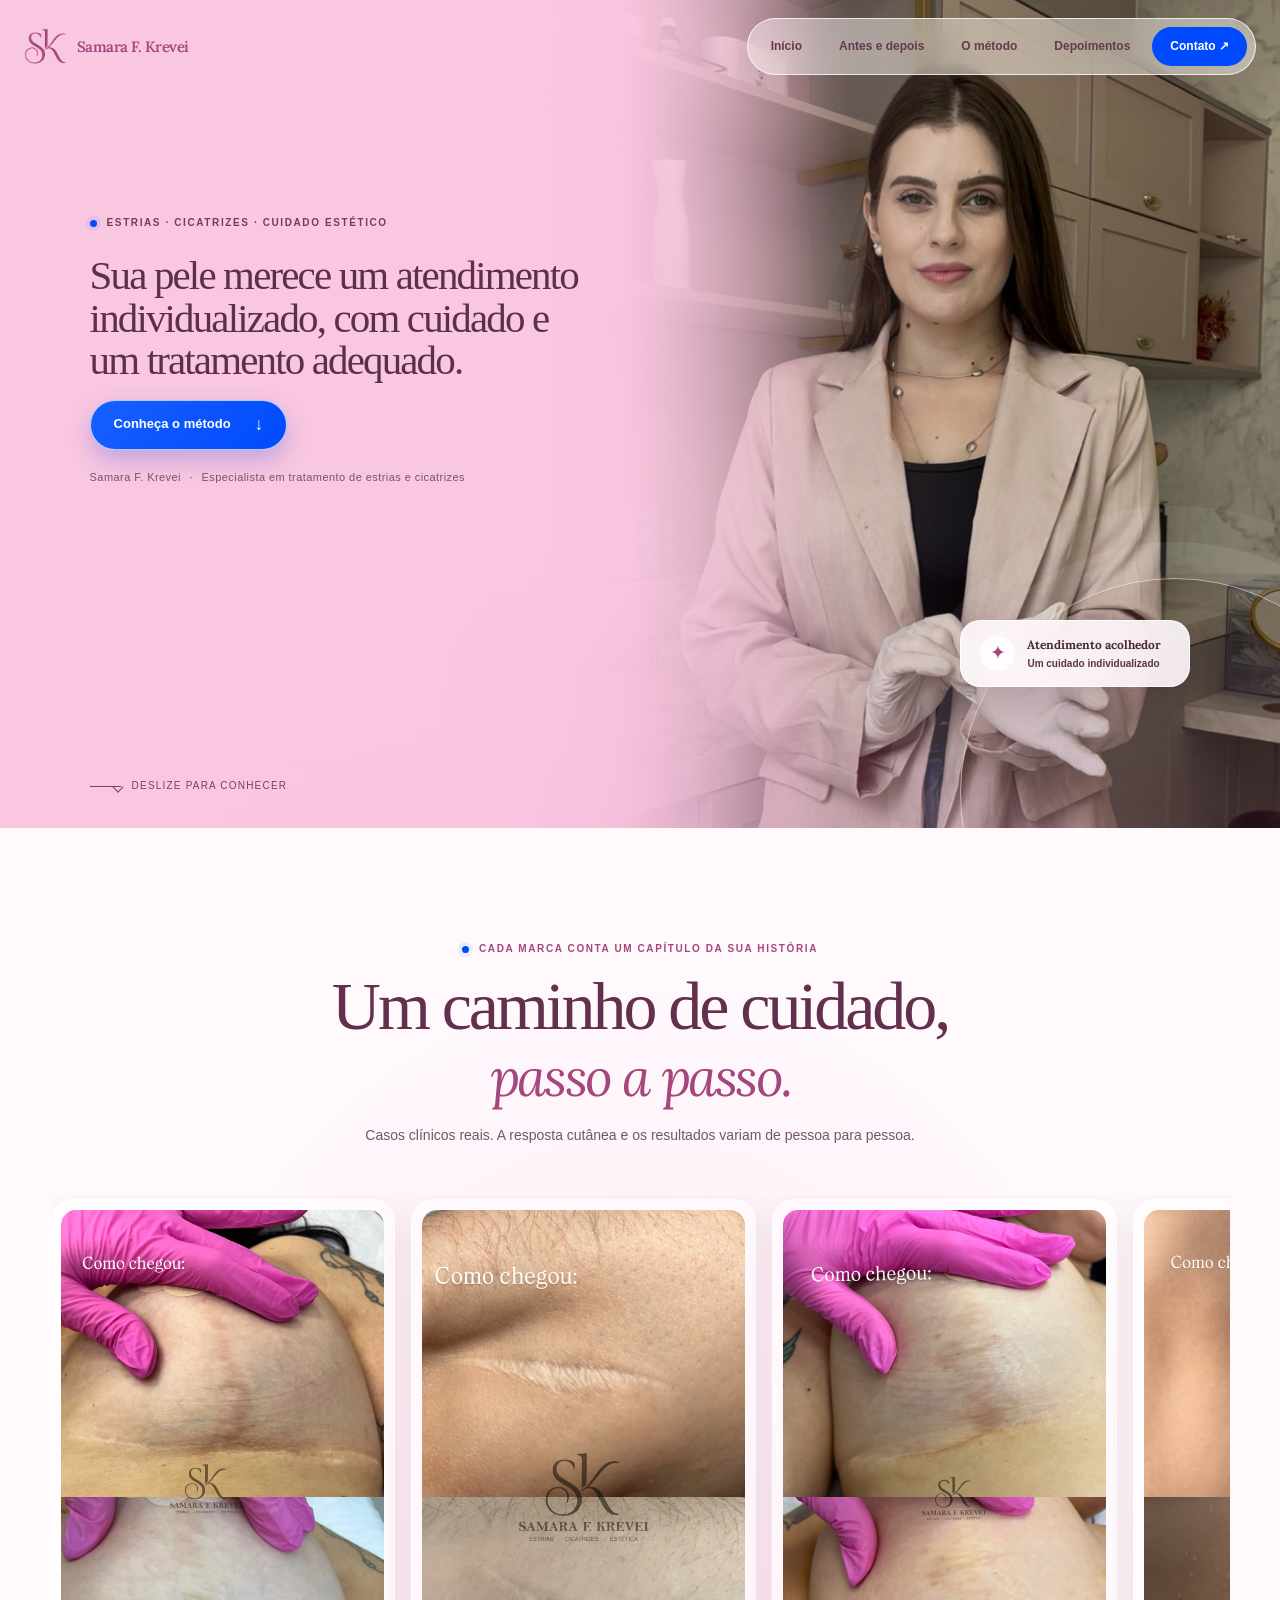
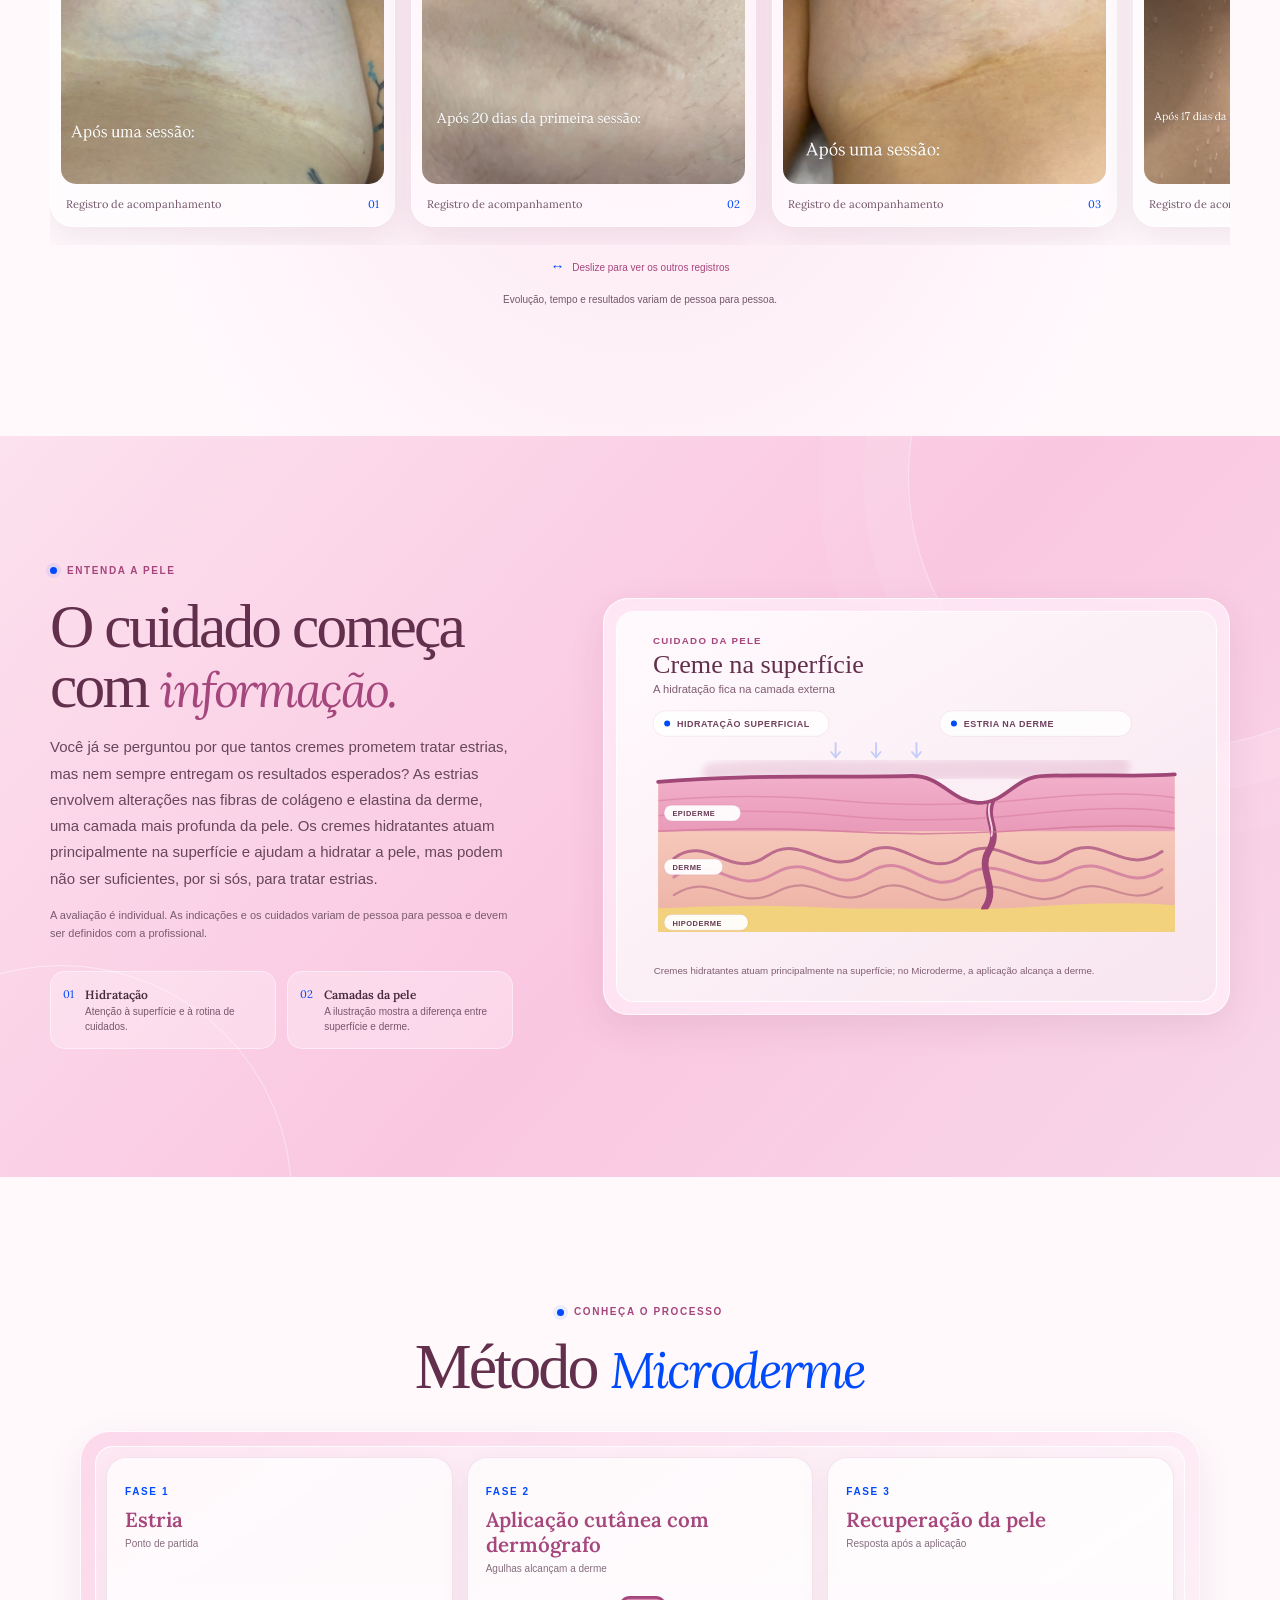
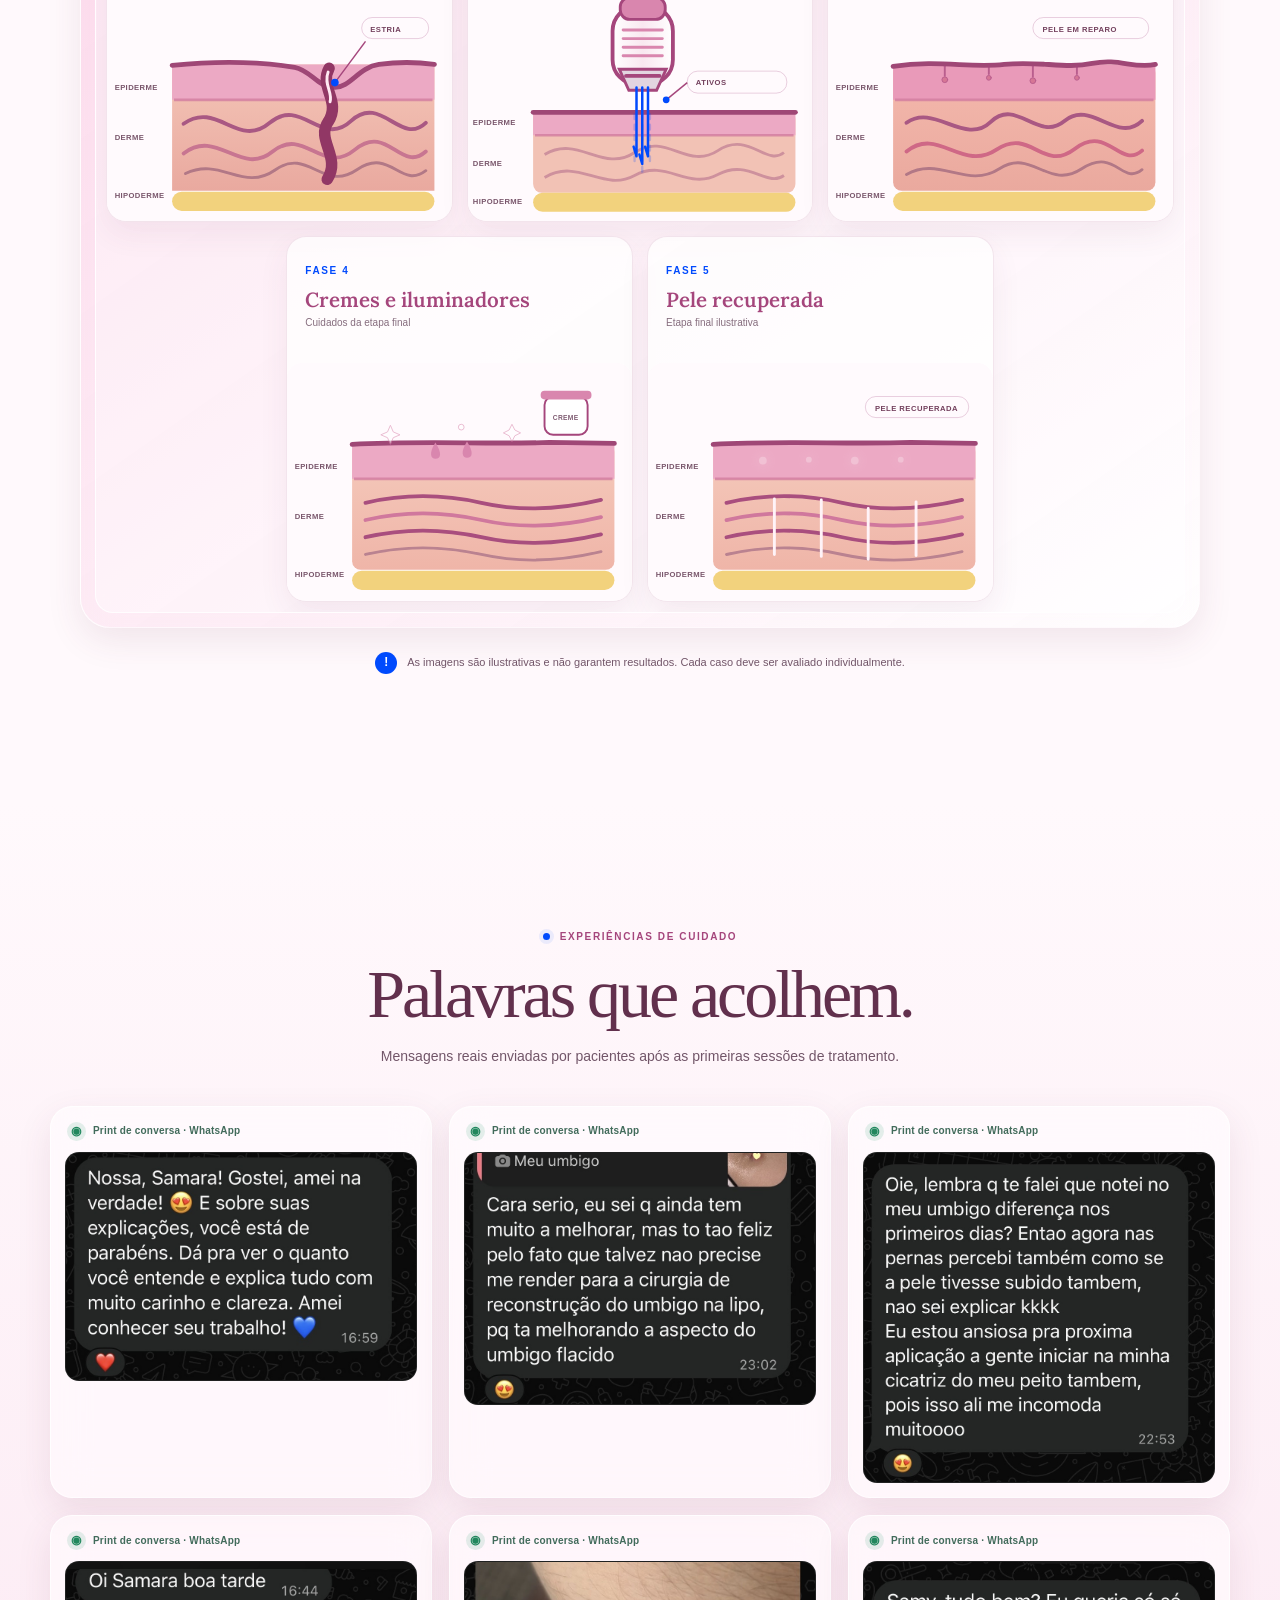
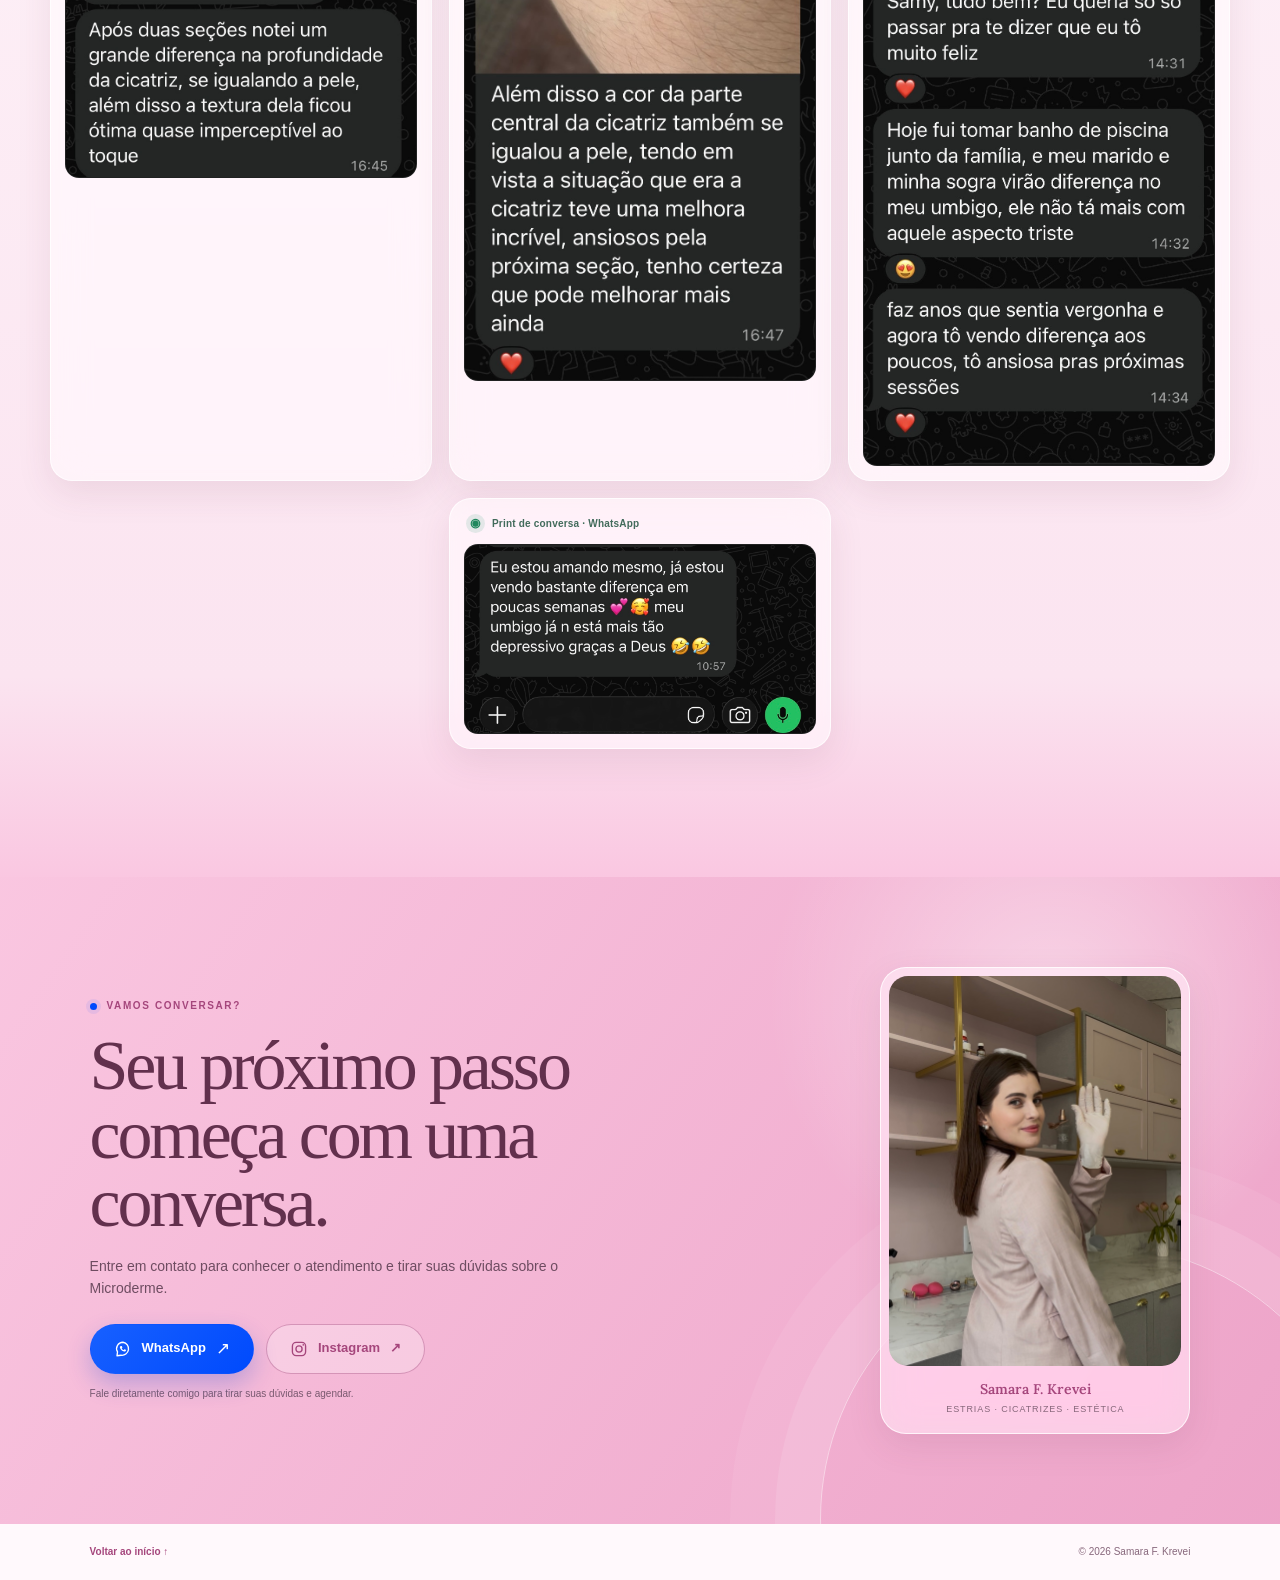
==== commit a813cc47: "Add files via upload" ====
--- a/index.html
+++ b/index.html
@@ -42,7 +42,7 @@
             <span class="hero-title-mobile">Sua pele merece um atendimento<br>individualizado, com cuidado<br>e um tratamento adequado.</span>
           </h1>
           <a class="button button-primary glass-float" href="#metodo">Conheça o método <span aria-hidden="true">↓</span></a>
-          <p class="hero-note">Samara F. Krevei <span>·</span> Especialista em estrias e cicatrizes</p>
+          <p class="hero-note">Samara F. Krevei <span>·</span> Especialista em tratamento de estrias e cicatrizes</p>
         </div>
         <div class="hero-chip glass reveal" data-delay="150">
           <span class="chip-icon" aria-hidden="true">✦</span>
@@ -56,15 +56,15 @@
         <div class="section-heading reveal">
           <p class="eyebrow"><span class="eyebrow-dot"></span> Cada marca conta um capítulo da sua história</p>
           <h2>Um caminho de cuidado, <em>passo a passo.</em></h2>
-          <p>Casos clínicos reais. A resposta cutânea é individual, por isso os resultados são sempre individuais.</p>
+          <p>Casos clínicos reais. A resposta cutânea e os resultados variam de pessoa para pessoa.</p>
         </div>
         <div class="results-track-wrap reveal" data-delay="100">
           <div class="results-track" aria-label="Registros de antes e depois">
-            <figure class="result-card glass"><img src="assets/antes-depois-01.jpg" alt="Foto comparativa da pele antes e depois de uma sessão, registro 1" loading="lazy" /><figcaption>Registro de acompanhamento <span>01</span></figcaption></figure>
-            <figure class="result-card glass"><img src="assets/antes-depois-02.jpg" alt="Foto comparativa da pele antes e depois de uma sessão, registro 2" loading="lazy" /><figcaption>Registro de acompanhamento <span>02</span></figcaption></figure>
-            <figure class="result-card glass"><img src="assets/antes-depois-03.jpg" alt="Foto comparativa da pele antes e depois de uma sessão, registro 3" loading="lazy" /><figcaption>Registro de acompanhamento <span>03</span></figcaption></figure>
-            <figure class="result-card glass"><img src="assets/antes-depois-04.jpg" alt="Foto comparativa da pele antes e depois de uma sessão, registro 4" loading="lazy" /><figcaption>Registro de acompanhamento <span>04</span></figcaption></figure>
-            <figure class="result-card glass"><img src="assets/antes-depois-05.jpg" alt="Foto comparativa da pele antes e depois de uma sessão, registro 5" loading="lazy" /><figcaption>Registro de acompanhamento <span>05</span></figcaption></figure>
+            <figure class="result-card glass"><img src="assets/antes-depois-01.jpg" alt="Comparativo de antes e depois — registro 1." loading="lazy" /><figcaption>Registro de acompanhamento <span>01</span></figcaption></figure>
+            <figure class="result-card glass"><img src="assets/antes-depois-02.jpg" alt="Comparativo de antes e depois — registro 2." loading="lazy" /><figcaption>Registro de acompanhamento <span>02</span></figcaption></figure>
+            <figure class="result-card glass"><img src="assets/antes-depois-03.jpg" alt="Comparativo de antes e depois — registro 3." loading="lazy" /><figcaption>Registro de acompanhamento <span>03</span></figcaption></figure>
+            <figure class="result-card glass"><img src="assets/antes-depois-04.jpg" alt="Comparativo de antes e depois — registro 4." loading="lazy" /><figcaption>Registro de acompanhamento <span>04</span></figcaption></figure>
+            <figure class="result-card glass"><img src="assets/antes-depois-05.jpg" alt="Comparativo de antes e depois — registro 5." loading="lazy" /><figcaption>Registro de acompanhamento <span>05</span></figcaption></figure>
           </div>
           <p class="results-scroll-hint"><span aria-hidden="true">↔</span> Deslize para ver os outros registros</p>
           <p class="results-disclaimer">Evolução, tempo e resultados variam de pessoa para pessoa.</p>
@@ -76,8 +76,8 @@
           <div class="cream-copy reveal">
             <p class="eyebrow"><span class="eyebrow-dot"></span> Entenda a pele</p>
             <h2>O cuidado começa com <em>informação.</em></h2>
-            <p class="lead">Cremes hidratantes ajudam no conforto e na aparência superficial da pele, mas não costumam resolver as estrias sozinhos. Como as estrias envolvem camadas mais profundas, a avaliação profissional orienta os cuidados adequados para cada pessoa.</p>
-            <p class="small-note">A avaliação é individual. Indicações, cuidados e resultados dependem de cada pessoa e devem ser conversados com a profissional.</p>
+            <p class="lead">Você já se perguntou por que tantos cremes prometem tratar estrias, mas nem sempre entregam os resultados esperados? As estrias envolvem alterações nas fibras de colágeno e elastina da derme, uma camada mais profunda da pele. Os cremes hidratantes atuam principalmente na superfície e ajudam a hidratar a pele, mas podem não ser suficientes, por si sós, para tratar estrias.</p>
+            <p class="small-note">A avaliação é individual. As indicações e os cuidados variam de pessoa para pessoa e devem ser definidos com a profissional.</p>
             <div class="cream-points">
               <div class="cream-point reveal" data-delay="100"><span>01</span><p><strong>Hidratação</strong><br />Atenção à superfície e à rotina de cuidados.</p></div>
               <div class="cream-point reveal" data-delay="200"><span>02</span><p><strong>Camadas da pele</strong><br />A ilustração mostra a diferença entre superfície e derme.</p></div>
@@ -132,7 +132,7 @@
                   <ellipse class="cream-bead" cx="132" cy="207" rx="14" ry="10" fill="#fffafd" stroke="#e3a1c0" stroke-width="2"/>
                 </g>
                 <g class="surface-arrows" fill="none" stroke="#004afd" stroke-width="2.5" stroke-linecap="round"><path d="M292 175 V194"/><path d="M292 194 L286 187 M292 194 L298 187"/><path d="M346 175 V194"/><path d="M346 194 L340 187 M346 194 L352 187"/><path d="M400 175 V194"/><path d="M400 194 L394 187 M400 194 L406 187"/></g>
-                <text class="diagram-caption" x="49" y="483">O creme hidrata apenas a superfície; o Microderme pode estimular a renovação da derme. A resposta varia para cada pessoa.</text>
+                <text class="diagram-caption" x="49" y="483">Cremes hidratantes atuam principalmente na superfície; no Microderme, a aplicação alcança a derme.</text>
               </svg>
             </div>
           </figure>
@@ -231,43 +231,43 @@
             </article>
           </div>
         </figure>
-        <div class="method-footnote reveal"><span class="attention-mark">!</span><p>As imagens são ilustrativas e não garantem um resultado específico. Cada caso precisa de avaliação individual.</p></div>
+        <div class="method-footnote reveal"><span class="attention-mark">!</span><p>As imagens são ilustrativas e não garantem resultados. Cada caso deve ser avaliado individualmente.</p></div>
       </section>
 
       <section class="section testimonials-section" id="depoimentos">
         <div class="section-heading reveal">
           <p class="eyebrow"><span class="eyebrow-dot"></span> Experiências de cuidado</p>
           <h2>Palavras que acolhem.</h2>
-          <p>Mensagens reais enviadas por pacientes, após a recuperação das primeiras sessões.</p>
+          <p>Mensagens reais enviadas por pacientes após as primeiras sessões de tratamento.</p>
         </div>
         <div class="testimonial-grid">
           <article class="testimonial-card glass reveal" data-delay="0">
             <div class="whatsapp-print-label"><span aria-hidden="true">◉</span> Print de conversa · WhatsApp</div>
-            <img class="testimonial-print" src="assets/depoimento-whatsapp-01.jpg" alt="Print de uma mensagem de paciente elogiando as explicações e o atendimento de Samara no WhatsApp" loading="lazy" />
+            <img class="testimonial-print" src="assets/depoimento-whatsapp-01.jpg" alt="Captura de conversa no WhatsApp em que uma paciente elogia as explicações e o atendimento de Samara." loading="lazy" />
           </article>
           <article class="testimonial-card glass reveal" data-delay="120">
             <div class="whatsapp-print-label"><span aria-hidden="true">◉</span> Print de conversa · WhatsApp</div>
-            <img class="testimonial-print" src="assets/depoimento-whatsapp-02.jpg" alt="Print de uma mensagem de paciente relatando sua percepção de melhora no umbigo no WhatsApp" loading="lazy" />
+            <img class="testimonial-print" src="assets/depoimento-whatsapp-02.jpg" alt="Captura de conversa no WhatsApp em que uma paciente comenta a melhora percebida na região do umbigo." loading="lazy" />
           </article>
           <article class="testimonial-card glass reveal" data-delay="240">
             <div class="whatsapp-print-label"><span aria-hidden="true">◉</span> Print de conversa · WhatsApp</div>
-            <img class="testimonial-print" src="assets/depoimento-whatsapp-03.jpg" alt="Print de uma mensagem de paciente falando sobre a percepção da pele e o acompanhamento no WhatsApp" loading="lazy" />
+            <img class="testimonial-print" src="assets/depoimento-whatsapp-03.jpg" alt="Captura de conversa no WhatsApp em que uma paciente relata mudanças percebidas na pele." loading="lazy" />
           </article>
           <article class="testimonial-card glass reveal" data-delay="300">
             <div class="whatsapp-print-label"><span aria-hidden="true">◉</span> Print de conversa · WhatsApp</div>
-            <img class="testimonial-print" src="assets/depoimento-whatsapp-04.jpg" alt="Print de conversa no WhatsApp com paciente relatando melhora na cicatriz após duas sessões." loading="lazy" />
+            <img class="testimonial-print" src="assets/depoimento-whatsapp-04.jpg" alt="Captura de conversa no WhatsApp em que uma paciente relata diferença na cicatriz após duas sessões." loading="lazy" />
           </article>
           <article class="testimonial-card glass reveal" data-delay="400">
             <div class="whatsapp-print-label"><span aria-hidden="true">◉</span> Print de conversa · WhatsApp</div>
-            <img class="testimonial-print" src="assets/depoimento-whatsapp-05.jpg" alt="Print de conversa no WhatsApp com paciente complementando o relato de melhora na cicatriz." loading="lazy" />
+            <img class="testimonial-print" src="assets/depoimento-whatsapp-05.jpg" alt="Captura de conversa no WhatsApp em que uma paciente comenta a mudança na cor e na aparência da cicatriz." loading="lazy" />
           </article>
           <article class="testimonial-card glass reveal" data-delay="500">
             <div class="whatsapp-print-label"><span aria-hidden="true">◉</span> Print de conversa · WhatsApp</div>
-            <img class="testimonial-print" src="assets/depoimento-whatsapp-06.jpg" alt="Print de conversa no WhatsApp com paciente compartilhando satisfação com a evolução percebida." loading="lazy" />
+            <img class="testimonial-print" src="assets/depoimento-whatsapp-06.jpg" alt="Captura de conversa no WhatsApp em que uma paciente relata satisfação com a evolução percebida." loading="lazy" />
           </article>
           <article class="testimonial-card glass reveal" data-delay="600">
             <div class="whatsapp-print-label"><span aria-hidden="true">◉</span> Print de conversa · WhatsApp</div>
-            <img class="testimonial-print" src="assets/depoimento-whatsapp-07.jpg" alt="Print de conversa no WhatsApp com paciente relatando que percebe diferença em poucas semanas." loading="lazy" />
+            <img class="testimonial-print" src="assets/depoimento-whatsapp-07.jpg" alt="Captura de conversa no WhatsApp em que uma paciente relata perceber diferença em poucas semanas." loading="lazy" />
           </article>
         </div>
       </section>
--- a/styles.css
+++ b/styles.css
@@ -277,6 +277,12 @@
   .contact-portrait { align-self: center; }
   .site-footer { flex-wrap: wrap; gap: 12px 24px; }
 }
+@media (max-width: 760px) and (min-width: 641px) {
+  .site-header { width: calc(100% - 36px); }
+  .brand { min-width: 0; }
+  .site-nav a { padding-inline: 8px; font-size: 9px; }
+  .site-nav .nav-cta { padding-inline: 12px; }
+}
 @media (max-width: 640px) {
   html { scroll-padding-top: 75px; }
   .site-header { top: 12px; width: calc(100% - 28px); }
@@ -286,32 +292,32 @@
   .menu-toggle span { width: 16px; height: 1px; background: currentColor; transition: transform .2s ease; }
   .menu-toggle[aria-expanded="true"] span:first-child { transform: translateY(3px) rotate(45deg); }
   .menu-toggle[aria-expanded="true"] span:last-child { transform: translateY(-3px) rotate(-45deg); }
-  .site-nav { position: absolute; top: 54px; right: 0; display: flex; width: min(280px, calc(100vw - 28px)); flex-direction: column; align-items: stretch; gap: 2px; padding: 10px; border-radius: 20px; opacity: 0; pointer-events: none; transform: translateY(-7px); transition: opacity .2s ease, transform .2s ease; }
+  .site-nav { position: absolute; top: 54px; right: 0; display: flex; width: min(280px, calc(100vw - 28px)); flex-direction: column; align-items: stretch; gap: 2px; padding: 10px; border: 1px solid rgba(255,255,255,.9); border-radius: 20px; background: rgba(255,249,252,.96); box-shadow: 0 14px 32px rgba(103,46,79,.16); opacity: 0; pointer-events: none; transform: translateY(-7px); transition: opacity .2s ease, transform .2s ease; }
   .site-nav.open { opacity: 1; pointer-events: auto; transform: translateY(0); }
   .site-nav a { padding: 12px 14px; font-size: 12px; }
   .site-nav .nav-cta { text-align: center; }
-  .hero { min-height: 790px; min-height: 94svh; max-height: 900px; }
+  .hero { min-height: max(760px, 100svh); max-height: none; }
   .hero-photo { top: auto; bottom: 0; width: 100%; height: 43%; object-position: center 18%; -webkit-mask-image: linear-gradient(180deg, transparent 0%, #000 33%); mask-image: linear-gradient(180deg, transparent 0%, #000 33%); }
   .hero-wash { background: linear-gradient(180deg, rgba(250,199,225,.99) 0%, rgba(250,199,225,.94) 43%, rgba(250,199,225,.6) 58%, rgba(250,199,225,.04) 81%), linear-gradient(0deg, rgba(250,199,225,.38), transparent 45%); }
-  .hero-content { width: auto; max-width: 520px; padding: 148px 25px 0; margin: 0; }
+  .hero-content { width: auto; max-width: 520px; padding: clamp(126px, 17vh, 148px) 22px 0; margin: 0; }
   .hero-eyebrow { max-width: 285px; font-size: 9px; }
   h1 { max-width: 430px; margin-bottom: 13px; font-size: clamp(17px, 5.2vw, 20px); line-height: 1.14; letter-spacing: -.035em; }
   .hero-title-tablet { display: none; }
   .hero-title-mobile { display: block; }
   .hero-copy { max-width: 370px; font-size: 14px; }
   .hero-note { max-width: 280px; font-size: 10px; }
-  .hero-chip { right: 21px; bottom: 86px; min-width: 205px; padding: 10px 13px; }
-  .scroll-cue { bottom: 34px; left: 25px; font-size: 9px; }
+  .hero-chip { right: 16px; bottom: 78px; min-width: 195px; padding: 9px 12px; }
+  .scroll-cue { bottom: 25px; left: 22px; font-size: 9px; }
   .hero-orb { right: -210px; bottom: -240px; }
-  .section { padding: 78px 18px; }
-  .results-section { padding-top: 80px; }
+  .section { padding: 68px 16px; }
+  .results-section { padding-top: 70px; }
   .section-heading, .method-heading { margin-bottom: 34px; }
   .section-heading .eyebrow, .method-heading .eyebrow { font-size: 9px; }
   h2 { font-size: clamp(40px, 11vw, 55px); }
   .section-heading > p:last-child, .method-heading > p:last-child { font-size: 12px; }
   .comparison-card { padding: 8px; border-radius: 20px; }
   .comparison-image-wrap { border-radius: 14px; }
-  .comparison-image-wrap img { aspect-ratio: 1.2 / 1; object-fit: cover; }
+  .comparison-image-wrap img { aspect-ratio: 1.38 / 1; object-fit: cover; }
   .comparison-label { top: 10px; padding: 6px 8px; font-size: 8px; }
   .label-before { left: 9px; }
   .label-after { right: 9px; }
@@ -320,16 +326,16 @@
   .comparison-caption p { font-size: 9px; }
   .caption-index { font-size: 9px; }
   .results-track { gap: 12px; padding-bottom: 14px; }
-  .result-card { flex-basis: 80vw; max-width: 350px; padding: 8px; border-radius: 18px; }
+  .result-card { flex-basis: min(84vw, 350px); max-width: 350px; padding: 8px; border-radius: 18px; }
   .result-card img { border-radius: 13px; }
   .result-card figcaption { font-size: 10px; }
   .results-scroll-hint, .results-disclaimer { font-size: 9px; }
   .cream-copy h2 { font-size: clamp(42px, 11vw, 57px); }
   .lead { font-size: 13px; }
-  .cream-points { gap: 7px; }
-  .cream-point { gap: 7px; padding: 11px 8px; border-radius: 13px; }
-  .cream-point p { font-size: 9px; }
-  .cream-point strong { font-size: 10px; }
+  .cream-points { grid-template-columns: 1fr; gap: 8px; max-width: 460px; margin-top: 22px; }
+  .cream-point { gap: 10px; padding: 12px; border-radius: 13px; }
+  .cream-point p { font-size: 11px; }
+  .cream-point strong { font-size: 12px; }
   .infographic-frame, .method-image-card { padding: 8px; border-radius: 19px; }
   .infographic-media { border-radius: 13px; }
   .infographic-frame figcaption, .method-image-card figcaption { flex-wrap: wrap; gap: 6px; padding: 9px 5px 2px; font-size: 9px; }
@@ -338,7 +344,7 @@
   .method-heading h2 { font-size: clamp(37px, 10vw, 48px); }
   .method-panels { grid-template-columns: 1fr; gap: 11px; padding: 6px; }
   .stage-heading { min-height: 0; padding: 17px 17px 3px; }
-  .stage-heading h3 { font-size: 20px; }
+  .stage-heading h3 { font-size: clamp(18px, 5.4vw, 21px); text-wrap: balance; }
   .stage-heading p { font-size: 11px; }
   .method-stage:nth-child(5) { grid-column: auto; width: 100%; }
   .stage-art { max-width: 430px; margin: auto; }
@@ -346,15 +352,27 @@
   .method-footnote p { font-size: 10px; }
   .testimonial-grid { grid-template-columns: 1fr; gap: 11px; }
   .testimonial-card, .testimonial-card:last-child { grid-column: auto; width: auto; max-width: none; padding: 12px; }
-  .contact-section { min-height: 0; flex-direction: column; align-items: flex-start; gap: 35px; padding: 75px 24px; }
+  .contact-section { min-height: 0; flex-direction: column; align-items: stretch; gap: 35px; padding: 68px 22px; }
+  .contact-content { width: 100%; }
   .contact-content h2 { font-size: clamp(44px, 12vw, 62px); }
   .contact-content > p:not(.eyebrow) { font-size: 12px; }
-  .contact-actions { flex-wrap: wrap; }
-  .button { min-height: 47px; padding-inline: 19px; font-size: 12px; }
-  .contact-portrait { align-self: center; width: min(290px, 80vw); flex-basis: auto; }
+  .contact-actions { display: grid; grid-template-columns: repeat(2, minmax(0, 1fr)); gap: 9px; width: 100%; }
+  .contact-actions .button { width: 100%; min-height: 47px; gap: 7px; padding-inline: 10px; font-size: 11px; }
+  .contact-actions .button > span { font-size: 14px; }
+  .social-icon { flex-basis: 16px; width: 16px; height: 16px; }
+  .contact-portrait { align-self: center; width: min(310px, 100%); flex-basis: auto; }
   .contact-portrait img { height: 330px; }
-  .site-footer { gap: 15px; padding: 17px 20px; font-size: 9px; }
+  .site-footer { flex-direction: column; align-items: flex-start; gap: 8px; padding: 17px 20px; font-size: 9px; }
   .toast { right: 14px; bottom: 14px; }
+}
+@media (max-width: 380px) {
+  .hero-content { padding-inline: 18px; }
+  .hero-chip { right: 12px; min-width: 185px; }
+  .cream-copy h2 { font-size: 40px; }
+  .comparison-stamp { width: 50px; height: 50px; font-size: 7px; }
+  .contact-section { padding-inline: 18px; }
+  .contact-actions { grid-template-columns: 1fr; }
+  .contact-actions .button { justify-content: center; }
 }
 @media (prefers-reduced-motion: reduce) {
   *, *::before, *::after { scroll-behavior: auto !important; animation-duration: .01ms !important; animation-delay: 0ms !important; animation-iteration-count: 1 !important; transition-duration: .01ms !important; }
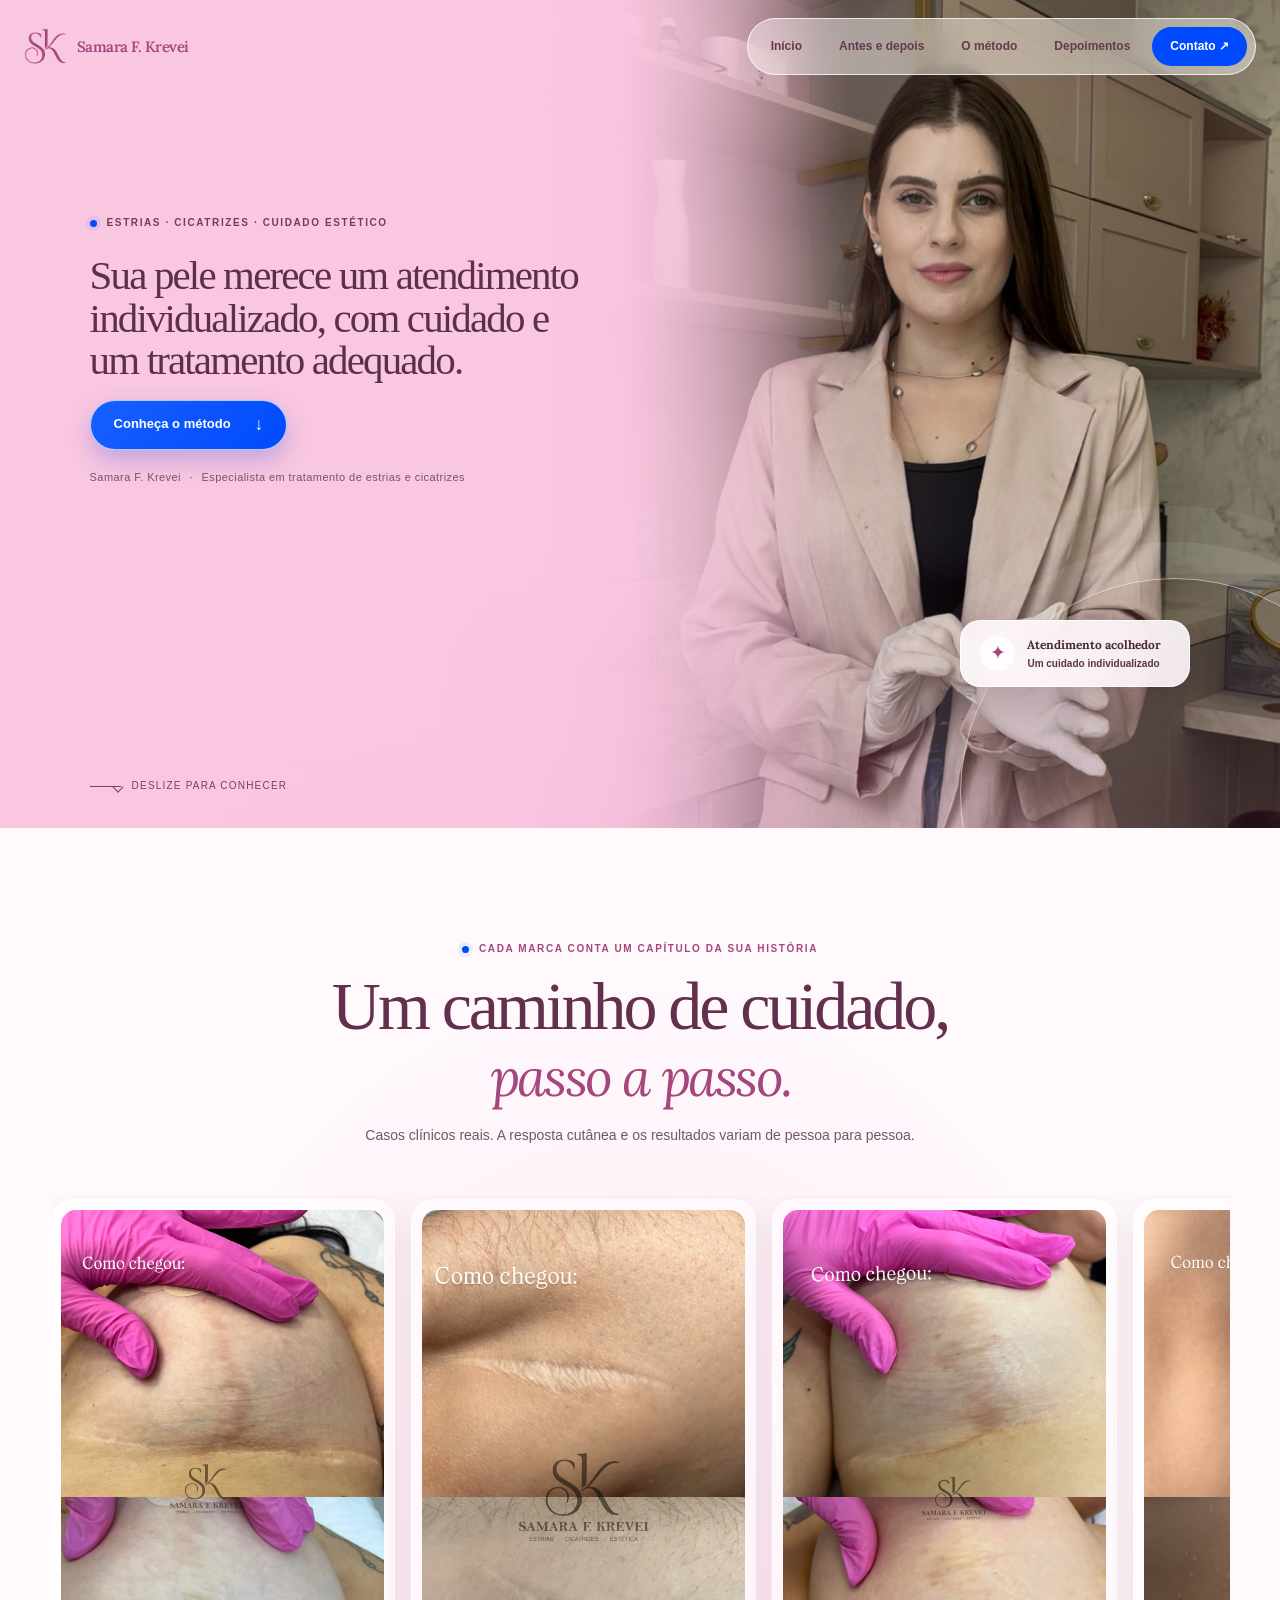
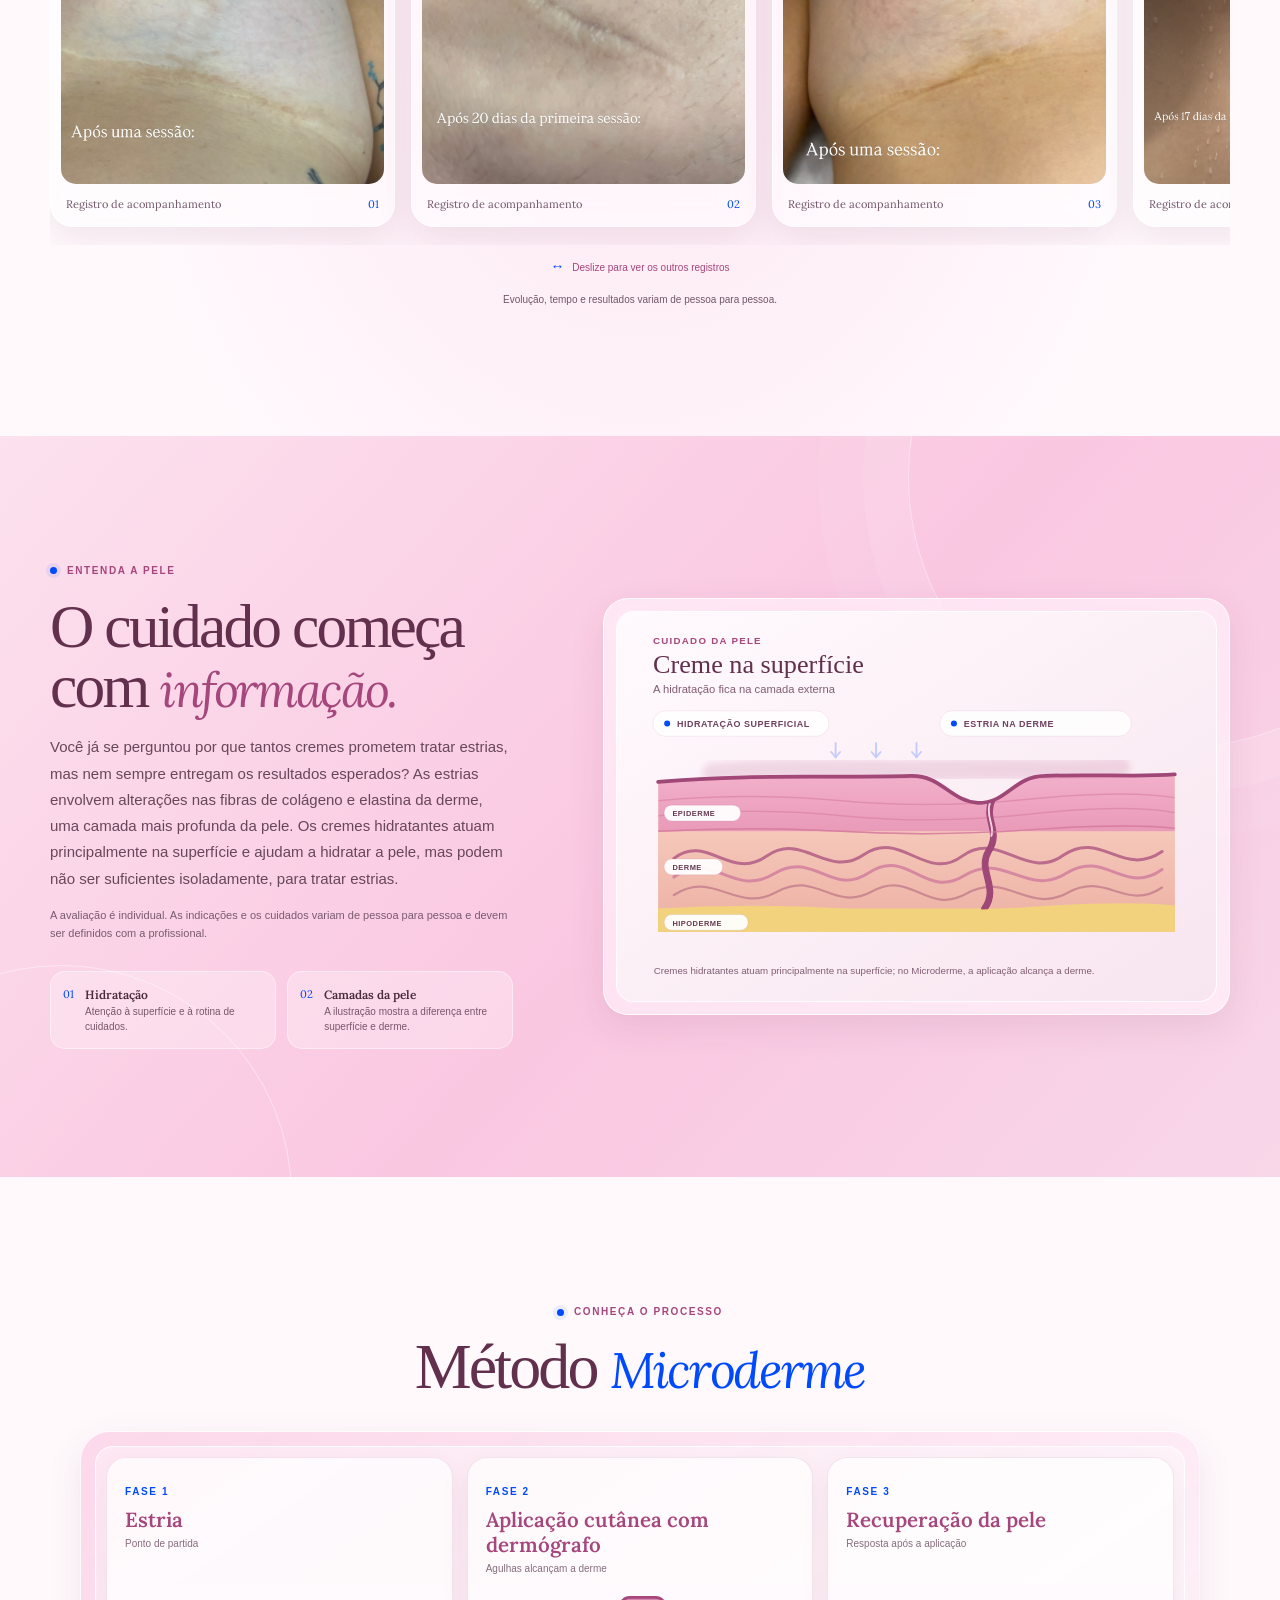
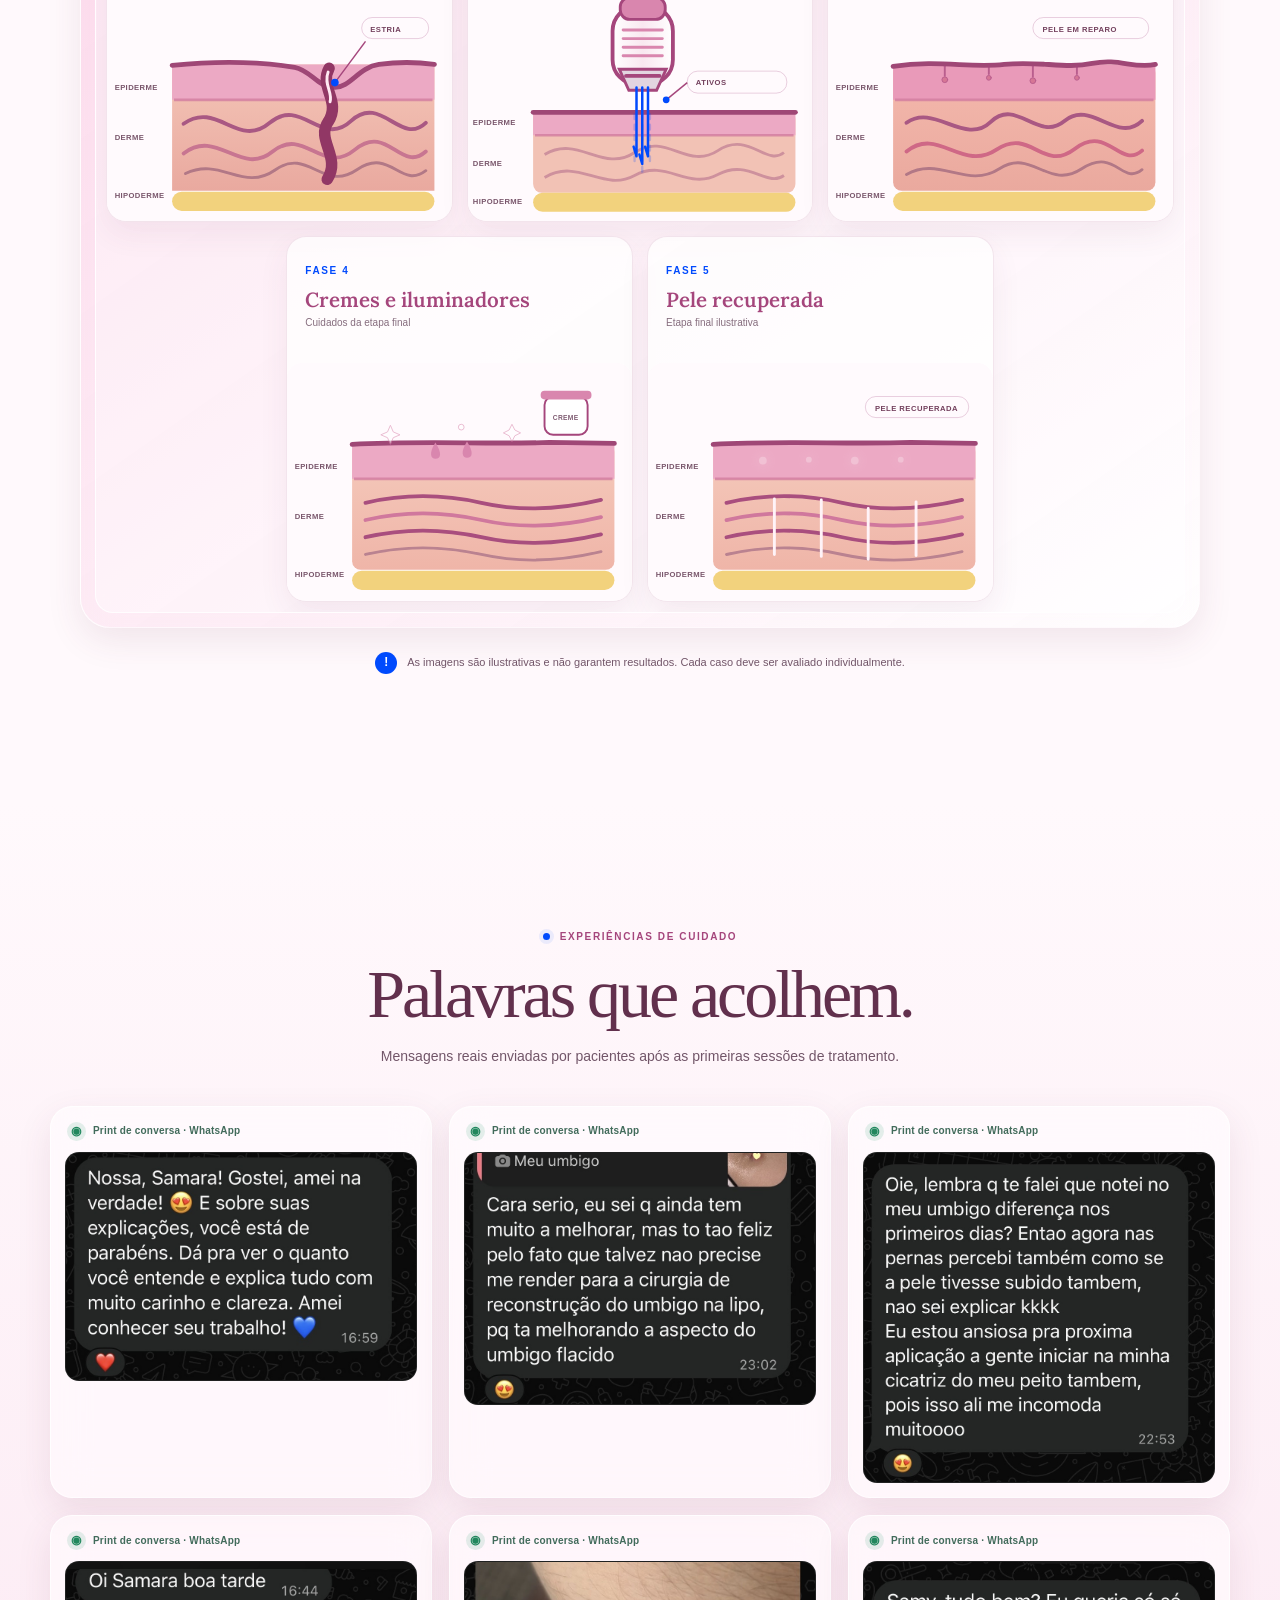
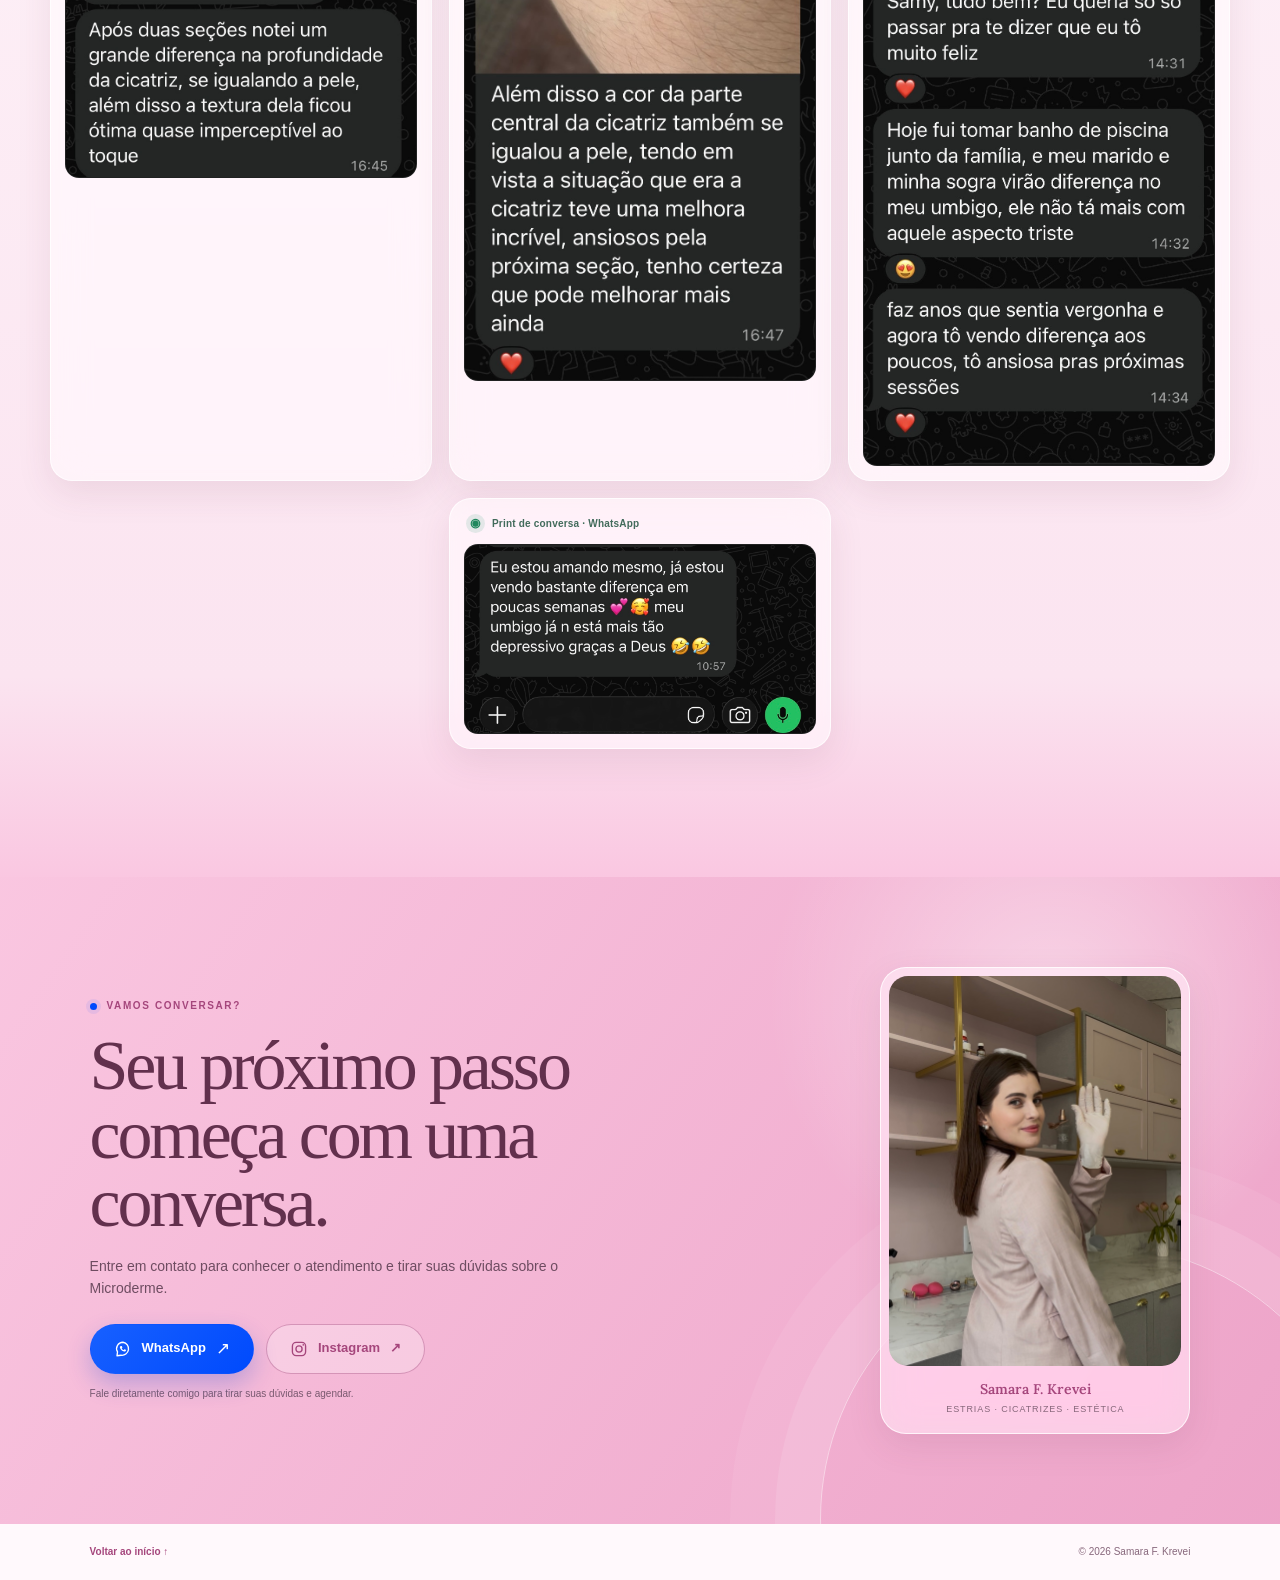
==== commit 5e17c32c: "Update lead paragraph for clarity" ====
--- a/index.html
+++ b/index.html
@@ -76,7 +76,7 @@
           <div class="cream-copy reveal">
             <p class="eyebrow"><span class="eyebrow-dot"></span> Entenda a pele</p>
             <h2>O cuidado começa com <em>informação.</em></h2>
-            <p class="lead">Você já se perguntou por que tantos cremes prometem tratar estrias, mas nem sempre entregam os resultados esperados? As estrias envolvem alterações nas fibras de colágeno e elastina da derme, uma camada mais profunda da pele. Os cremes hidratantes atuam principalmente na superfície e ajudam a hidratar a pele, mas podem não ser suficientes, por si sós, para tratar estrias.</p>
+            <p class="lead">Você já se perguntou por que tantos cremes prometem tratar estrias, mas nem sempre entregam os resultados esperados? As estrias envolvem alterações nas fibras de colágeno e elastina da derme, uma camada mais profunda da pele. Os cremes hidratantes atuam principalmente na superfície e ajudam a hidratar a pele, mas podem não ser suficientes isoladamente, para tratar estrias.</p>
             <p class="small-note">A avaliação é individual. As indicações e os cuidados variam de pessoa para pessoa e devem ser definidos com a profissional.</p>
             <div class="cream-points">
               <div class="cream-point reveal" data-delay="100"><span>01</span><p><strong>Hidratação</strong><br />Atenção à superfície e à rotina de cuidados.</p></div>
--- a/styles.css
+++ b/styles.css
@@ -352,6 +352,7 @@
   .method-footnote p { font-size: 10px; }
   .testimonial-grid { grid-template-columns: 1fr; gap: 11px; }
   .testimonial-card, .testimonial-card:last-child { grid-column: auto; width: auto; max-width: none; padding: 12px; }
+  .testimonial-card:last-child:nth-child(odd) { grid-column: 1 / -1; width: 100%; max-width: none; justify-self: stretch; }
   .contact-section { min-height: 0; flex-direction: column; align-items: stretch; gap: 35px; padding: 68px 22px; }
   .contact-content { width: 100%; }
   .contact-content h2 { font-size: clamp(44px, 12vw, 62px); }
